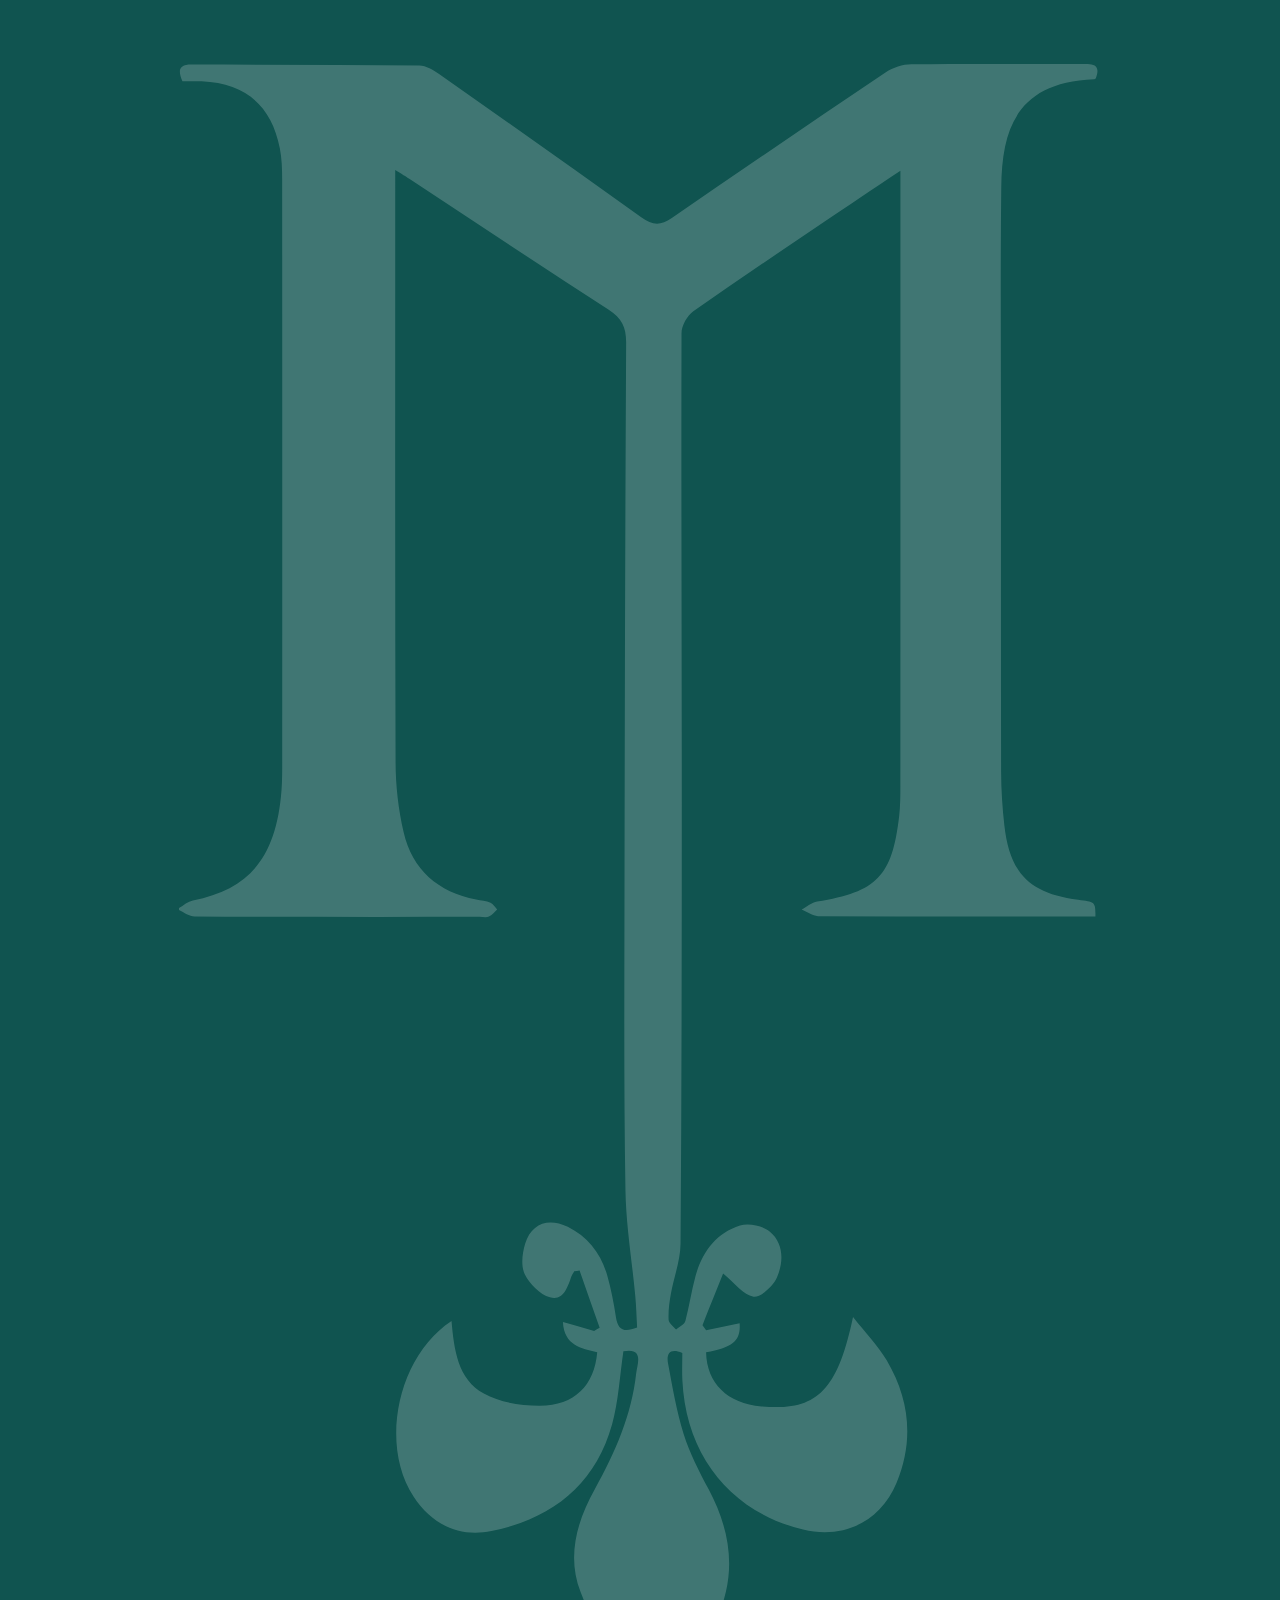
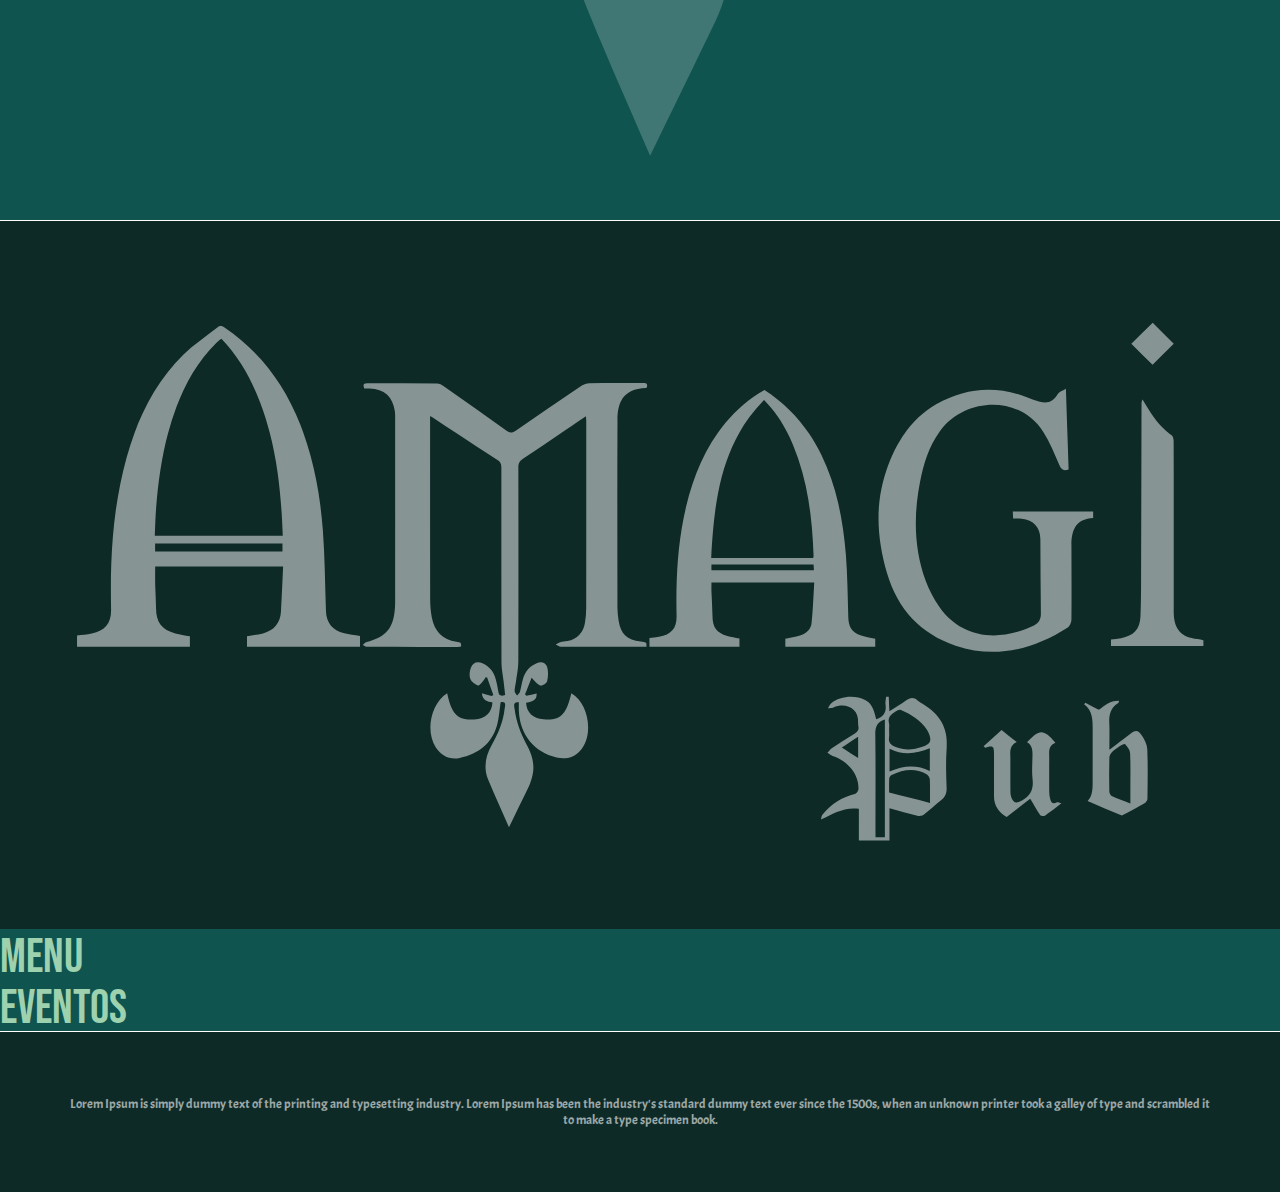
==== index.html @ aaad6693 "first commit" ====
<!DOCTYPE html>
<html lang="en">

<head>
    <meta charset="UTF-8">
    <meta http-equiv="X-UA-Compatible" content="IE=edge">
    <meta name="viewport" content="width=device-width, initial-scale=1.0">
    <!-- CSS personal -->
    <link rel="stylesheet" href="styleCSS/style.css">
    <!-- CSS only -->
    <link href="https://cdn.jsdelivr.net/npm/bootstrap@5.1.3/dist/css/bootstrap.min.css" rel="stylesheet"
        integrity="sha384-1BmE4kWBq78iYhFldvKuhfTAU6auU8tT94WrHftjDbrCEXSU1oBoqyl2QvZ6jIW3" crossorigin="anonymous">
    <!-- GOOGLE FONTS only -->
    <link rel="preconnect" href="https://fonts.googleapis.com">
    <link rel="preconnect" href="https://fonts.gstatic.com" crossorigin>
    <link href="https://fonts.googleapis.com/css2?family=Acme&family=Bebas+Neue&display=swap" rel="stylesheet">
    <title>Amagi</title>
</head>

<body>
    <div class="row container-main topBlock">
        <div class="col-6 left-main">

        </div>
        <div class="col-6 right-main">
            <img src="img/mlogo.svg" alt="Logo M" class="logo">
        </div>
    </div>
    <div class="container-fluid whiteBlock"></div>
    <div class="row container-main middleBlock">
        <div class="col-6 left-main">
            <img src="img/logo-blanco.svg" alt="logo Amagi Blanco" class="logo">
        </div>
        <div class="col-6 right-main">
            <ul class="mainMenu">
                <li class="mainMenu_Options">MENU</li>
                <li class="mainMenu_Options">EVENTOS</li>
            </ul>
        </div>
    </div>
    <div class="container-fluid whiteBlock"></div>

    </div>
    <div class="row container-main bottomBlock">
        <div class="col-6 left-main">
            <p>Lorem Ipsum is simply dummy text of the printing and typesetting industry. Lorem Ipsum has been the
                industry's standard dummy text ever since the 1500s, when an unknown printer took a galley of type and
                scrambled it to make a type specimen book.</p>
        </div>
        <div class="col-6 right-main">
            <ul class="cartaMenu">
                <li class="cartaMenu_Options">CARTA</li>
                <li class="cartaMenu_Options">BEBIDAS</li>
                <li class="cartaMenu_Options">CERVEZAS</li>
                <li class="cartaMenu_Options">GIN TONIC</li>
            </ul>
        </div>
    </div>

</body>

</html>
---- styleCSS/style.css ----
* {
  margin: 0;
  padding: 0;
}

body {
  background: #0d2a27;
  background: -webkit-gradient(linear, left top, right top, color-stop(50%, #0d2a27), color-stop(50%, #105450));
  background: linear-gradient(90deg, #0d2a27 50%, #105450 50%);
}

.container-main {
  height: 100%;
}

.container-main .left-main {
  background-color: #0d2a27;
}

.container-main .right-main {
  background-color: #105450;
}

.whiteBlock {
  height: 0.05rem;
  background-color: #fff;
}

.topBlock .right-main {
  padding: 5%;
  display: -webkit-box;
  display: -ms-flexbox;
  display: flex;
  -webkit-box-pack: center;
      -ms-flex-pack: center;
          justify-content: center;
}

.topBlock .right-main .logo {
  opacity: 0.2;
  width: 80%;
}

.middleBlock .left-main {
  padding: 5%;
}

.middleBlock .left-main .logo {
  width: 100%;
  opacity: 0.5;
}

.middleBlock .right-main ul {
  padding: 0px;
}

.middleBlock .right-main ul li {
  height: 3.2rem;
  font-family: "Bebas Neue", cursive;
  color: #9ed1ae;
  list-style: none;
  font-size: 3rem;
}

.bottomBlock .left-main {
  padding: 5%;
}

.bottomBlock .left-main p {
  opacity: 0.6;
  color: #fff;
  font-size: 0.8rem;
  text-align: center;
  font-family: "Acme", sans-serif;
}

.bottomBlock .right-main {
  display: none;
}

.bottomBlock .right-main ul {
  padding: 0px;
}

.bottomBlock .right-main ul li {
  height: 2rem;
  font-family: "Bebas Neue", cursive;
  color: #fff;
  list-style: none;
  font-size: 1.8rem;
  opacity: 0.8;
}
/*# sourceMappingURL=style.css.map */
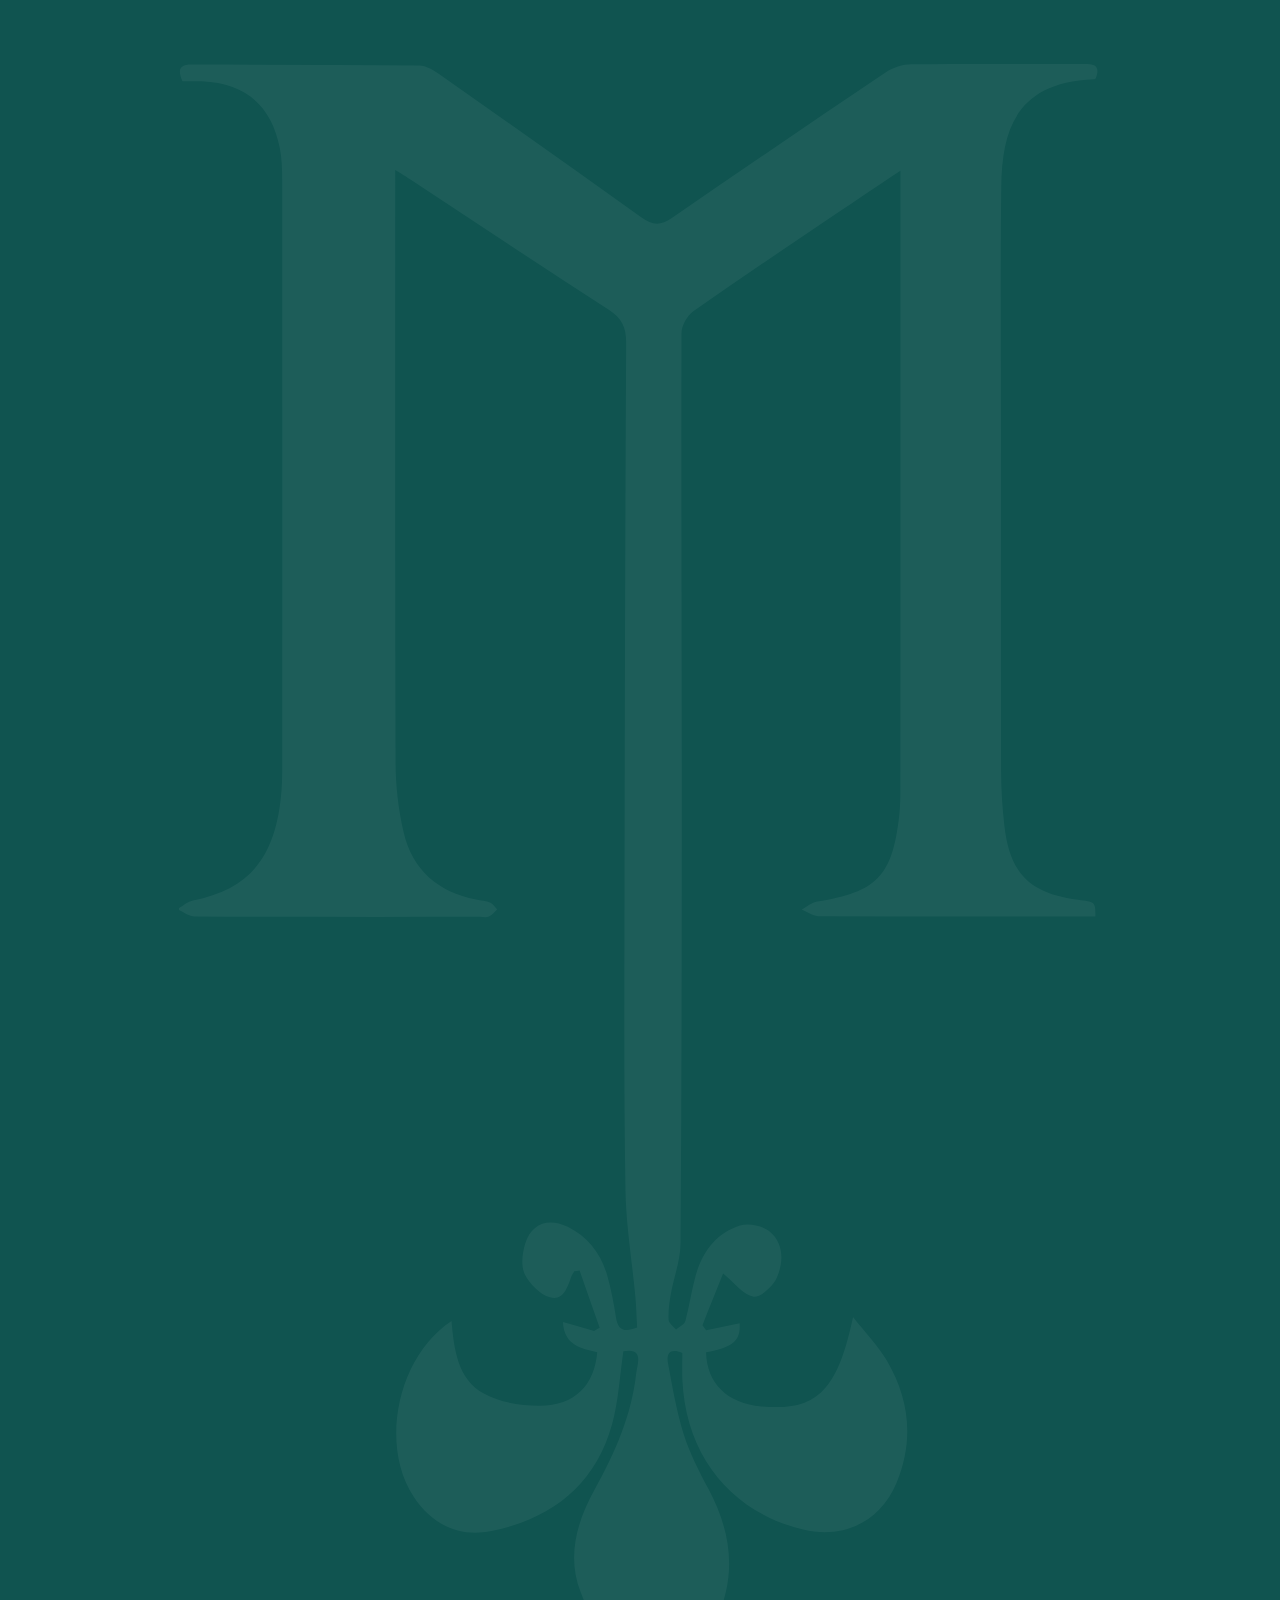
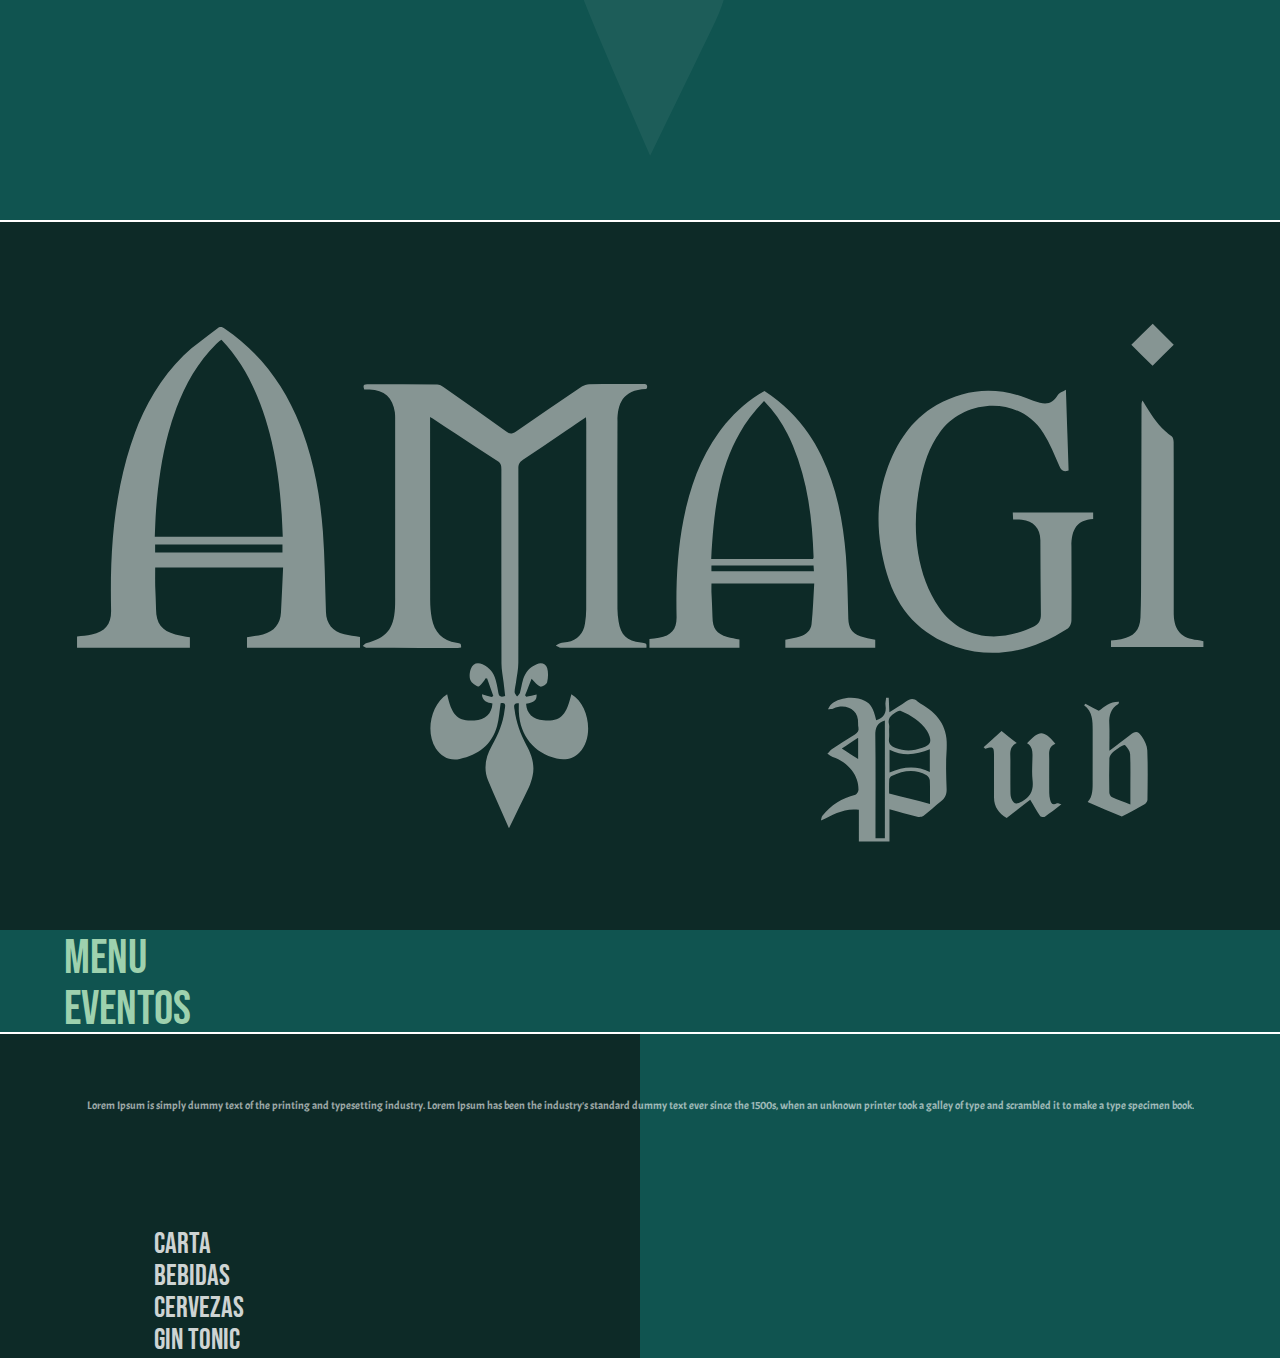
==== commit 3ce7aea6: "test css" ====
--- a/index.html
+++ b/index.html
@@ -41,7 +41,7 @@
     <div class="container-fluid whiteBlock"></div>
 
     </div>
-    <div class="row container-main bottomBlock">
+    <div class="row container-fluid bottomBlock">
         <div class="col-6 left-main">
             <p>Lorem Ipsum is simply dummy text of the printing and typesetting industry. Lorem Ipsum has been the
                 industry's standard dummy text ever since the 1500s, when an unknown printer took a galley of type and
--- a/styleCSS/style.css
+++ b/styleCSS/style.css
@@ -22,7 +22,7 @@
 }
 
 .whiteBlock {
-  height: 0.05rem;
+  height: 0.1rem;
   background-color: #fff;
 }
 
@@ -37,7 +37,7 @@
 }
 
 .topBlock .right-main .logo {
-  opacity: 0.2;
+  opacity: 0.05;
   width: 80%;
 }
 
@@ -48,6 +48,10 @@
 .middleBlock .left-main .logo {
   width: 100%;
   opacity: 0.5;
+}
+
+.middleBlock .right-main {
+  padding-left: 5%;
 }
 
 .middleBlock .right-main ul {
@@ -69,13 +73,14 @@
 .bottomBlock .left-main p {
   opacity: 0.6;
   color: #fff;
-  font-size: 0.8rem;
+  font-size: 0.7rem;
   text-align: center;
   font-family: "Acme", sans-serif;
 }
 
 .bottomBlock .right-main {
-  display: none;
+  padding-top: 4%;
+  padding-left: 12%;
 }
 
 .bottomBlock .right-main ul {
@@ -90,4 +95,8 @@
   font-size: 1.8rem;
   opacity: 0.8;
 }
+
+/*git remote add origin https://github.com/FarreraE/amagi.git
+git branch -M main
+git push -u origin main*/
 /*# sourceMappingURL=style.css.map */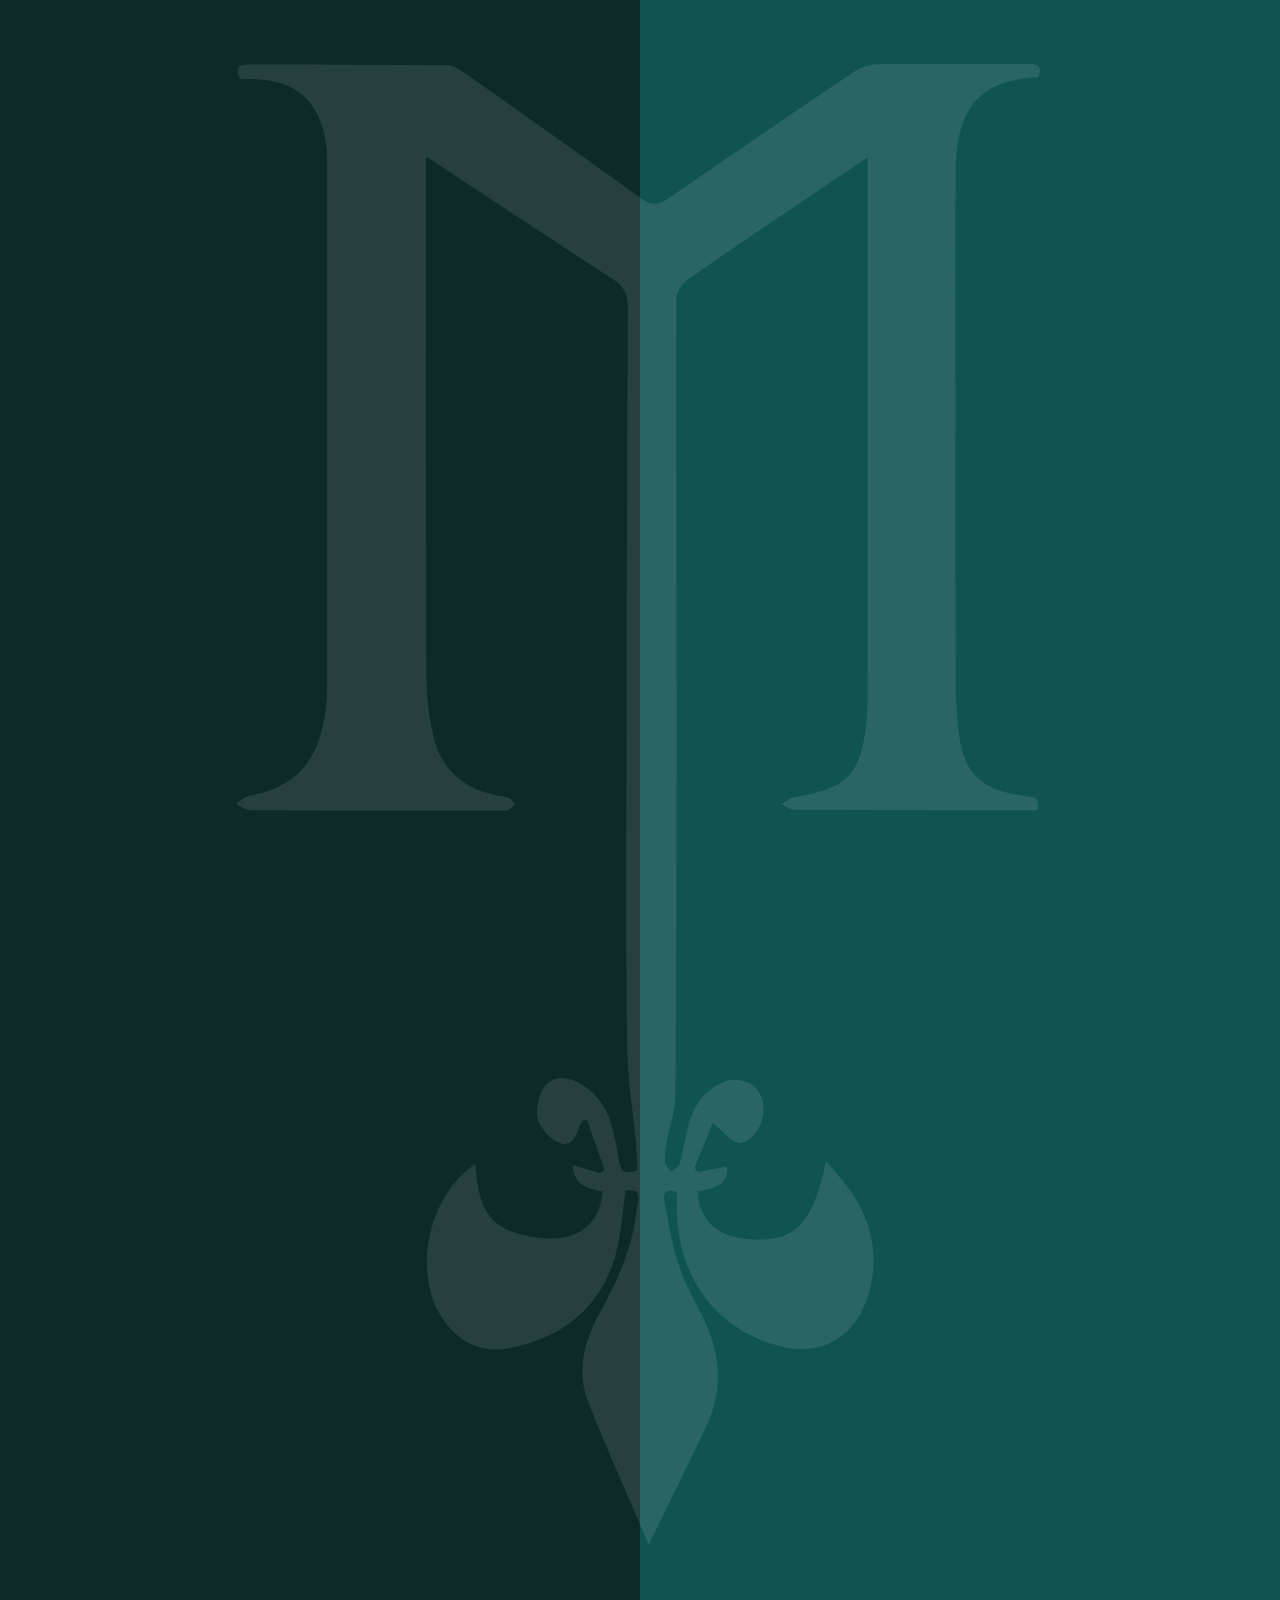
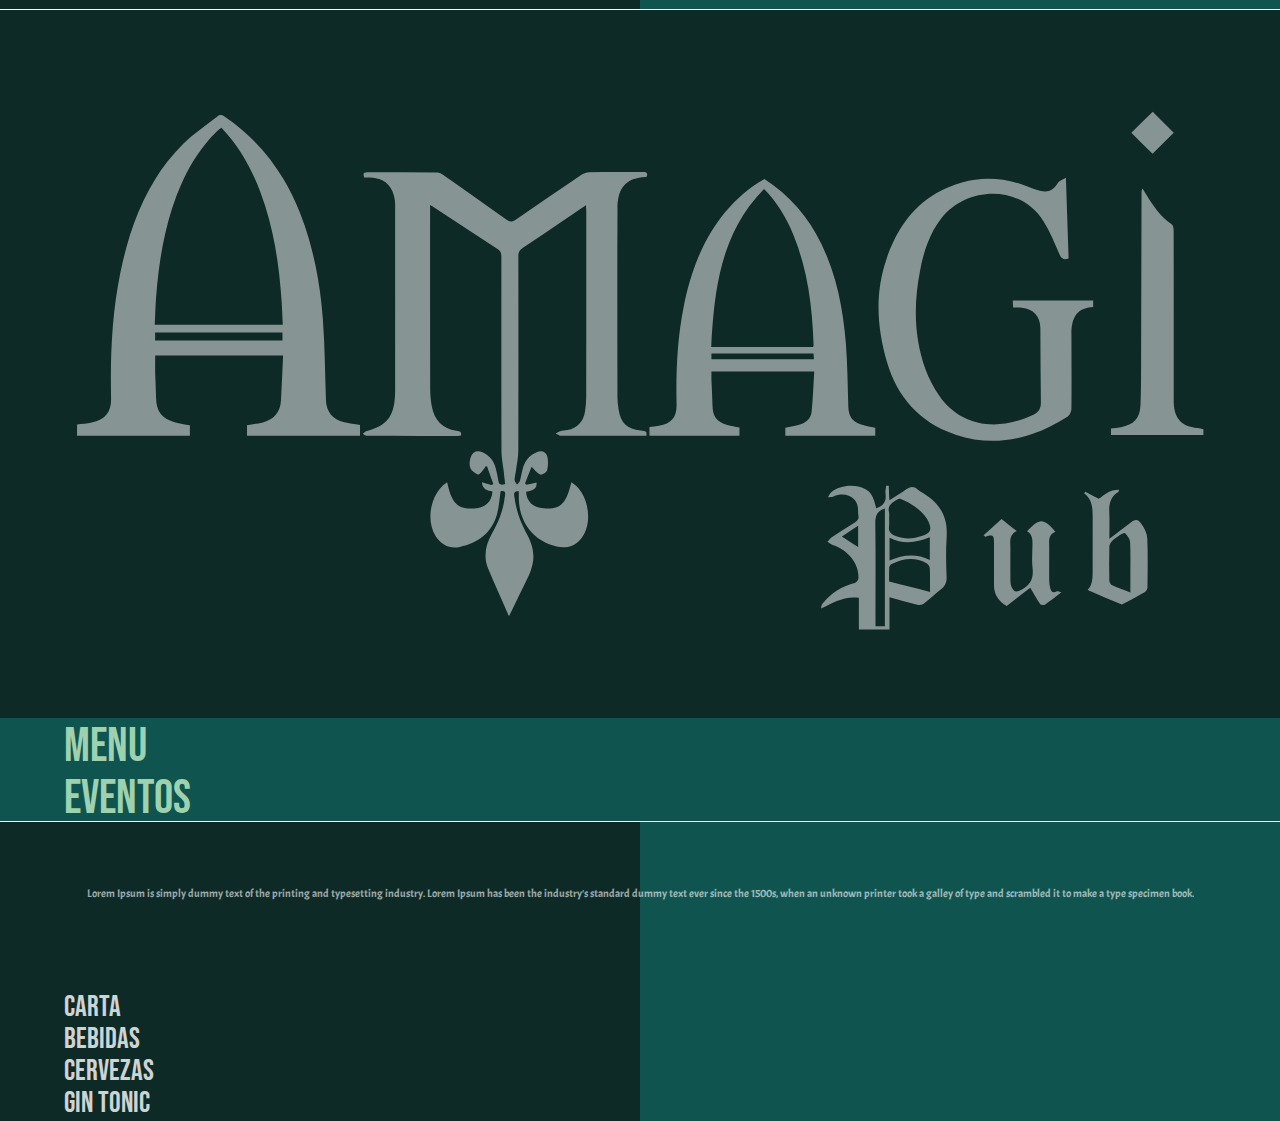
==== commit 5563bb02: "test css 2" ====
--- a/index.html
+++ b/index.html
@@ -18,7 +18,7 @@
 </head>
 
 <body>
-    <div class="row container-main topBlock">
+    <div class="row topBlock">
         <div class="col-6 left-main">
 
         </div>
@@ -26,8 +26,8 @@
             <img src="img/mlogo.svg" alt="Logo M" class="logo">
         </div>
     </div>
-    <div class="container-fluid whiteBlock"></div>
-    <div class="row container-main middleBlock">
+    <div class="row whiteBlock"></div>
+    <div class=" container-main row middleBlock">
         <div class="col-6 left-main">
             <img src="img/logo-blanco.svg" alt="logo Amagi Blanco" class="logo">
         </div>
@@ -38,10 +38,10 @@
             </ul>
         </div>
     </div>
-    <div class="container-fluid whiteBlock"></div>
+    <div class="row whiteBlock"></div>
 
     </div>
-    <div class="row container-fluid bottomBlock">
+    <div class="row bottomBlock">
         <div class="col-6 left-main">
             <p>Lorem Ipsum is simply dummy text of the printing and typesetting industry. Lorem Ipsum has been the
                 industry's standard dummy text ever since the 1500s, when an unknown printer took a galley of type and
--- a/styleCSS/style.css
+++ b/styleCSS/style.css
@@ -37,8 +37,8 @@
 }
 
 .topBlock .right-main .logo {
-  opacity: 0.05;
-  width: 80%;
+  opacity: 0.1;
+  width: 70%;
 }
 
 .middleBlock .left-main {
@@ -79,8 +79,8 @@
 }
 
 .bottomBlock .right-main {
-  padding-top: 4%;
-  padding-left: 12%;
+  padding-top: 2%;
+  padding-left: 5%;
 }
 
 .bottomBlock .right-main ul {
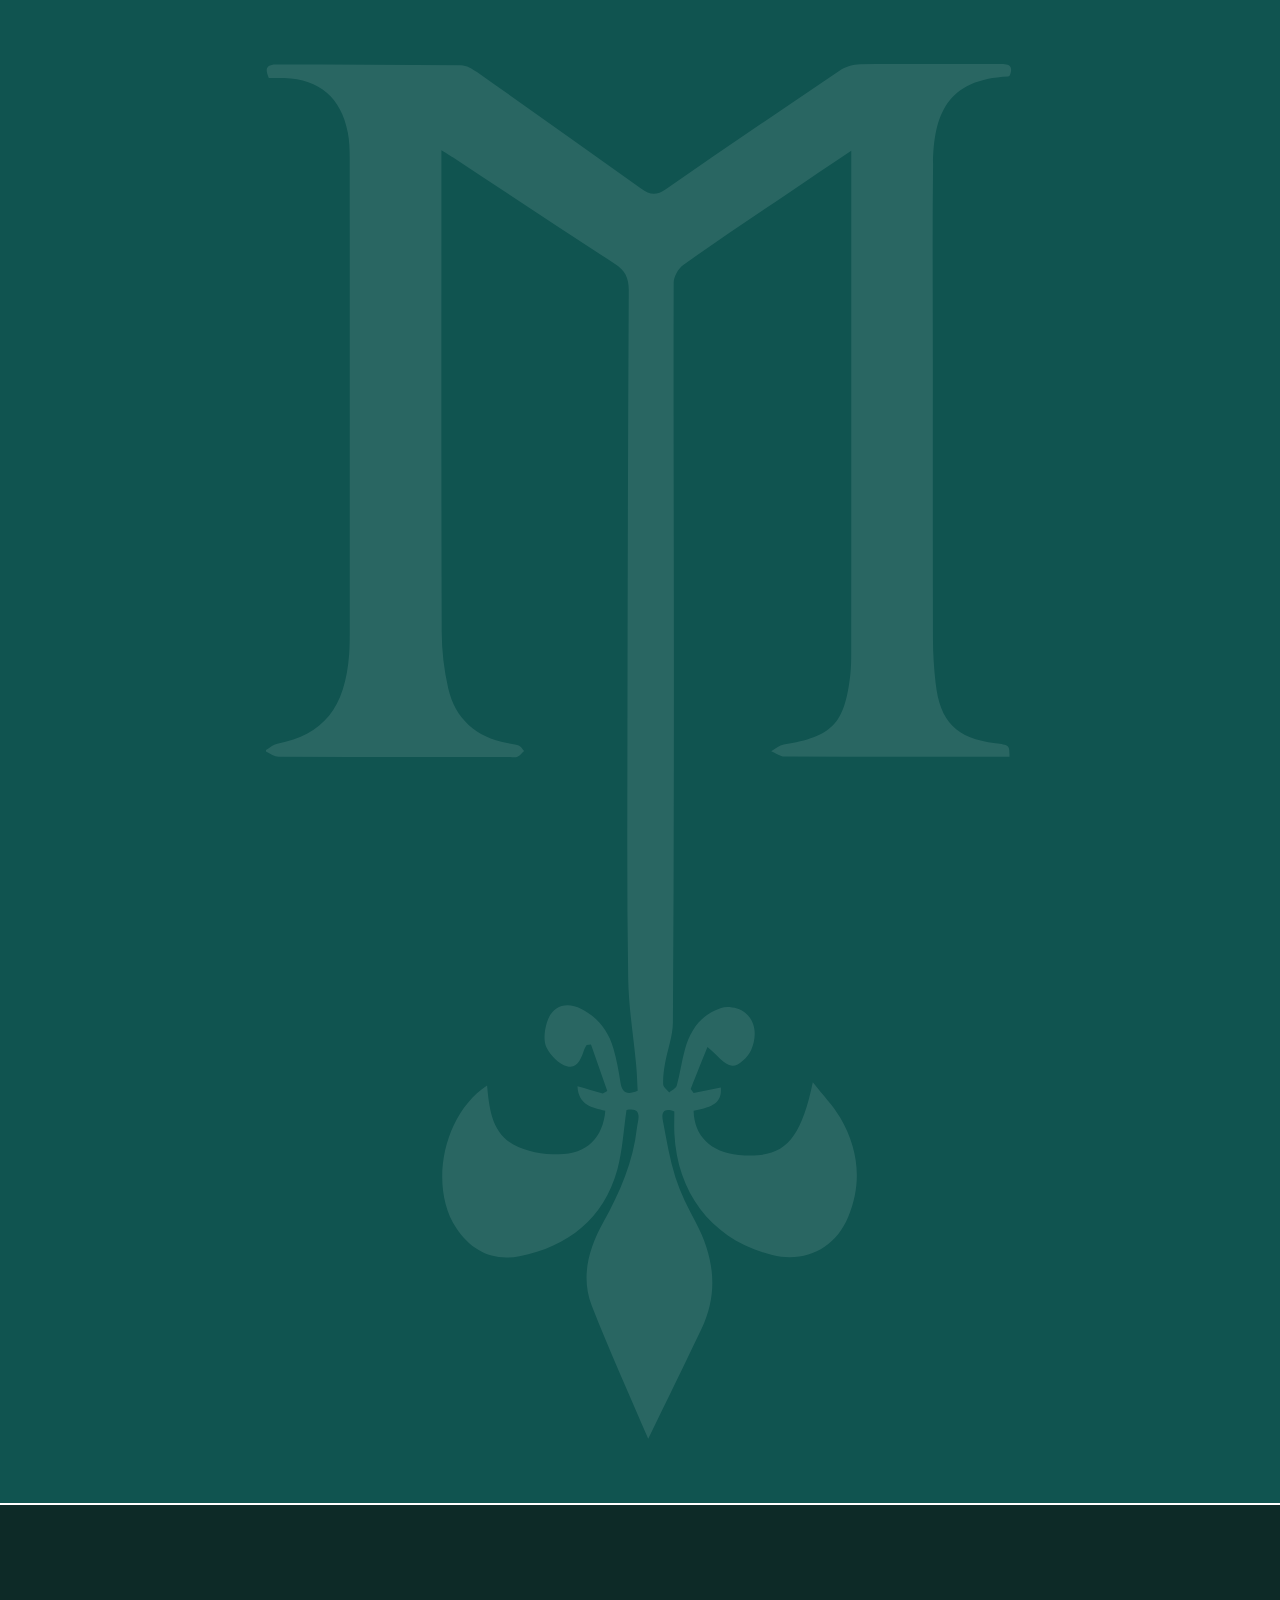
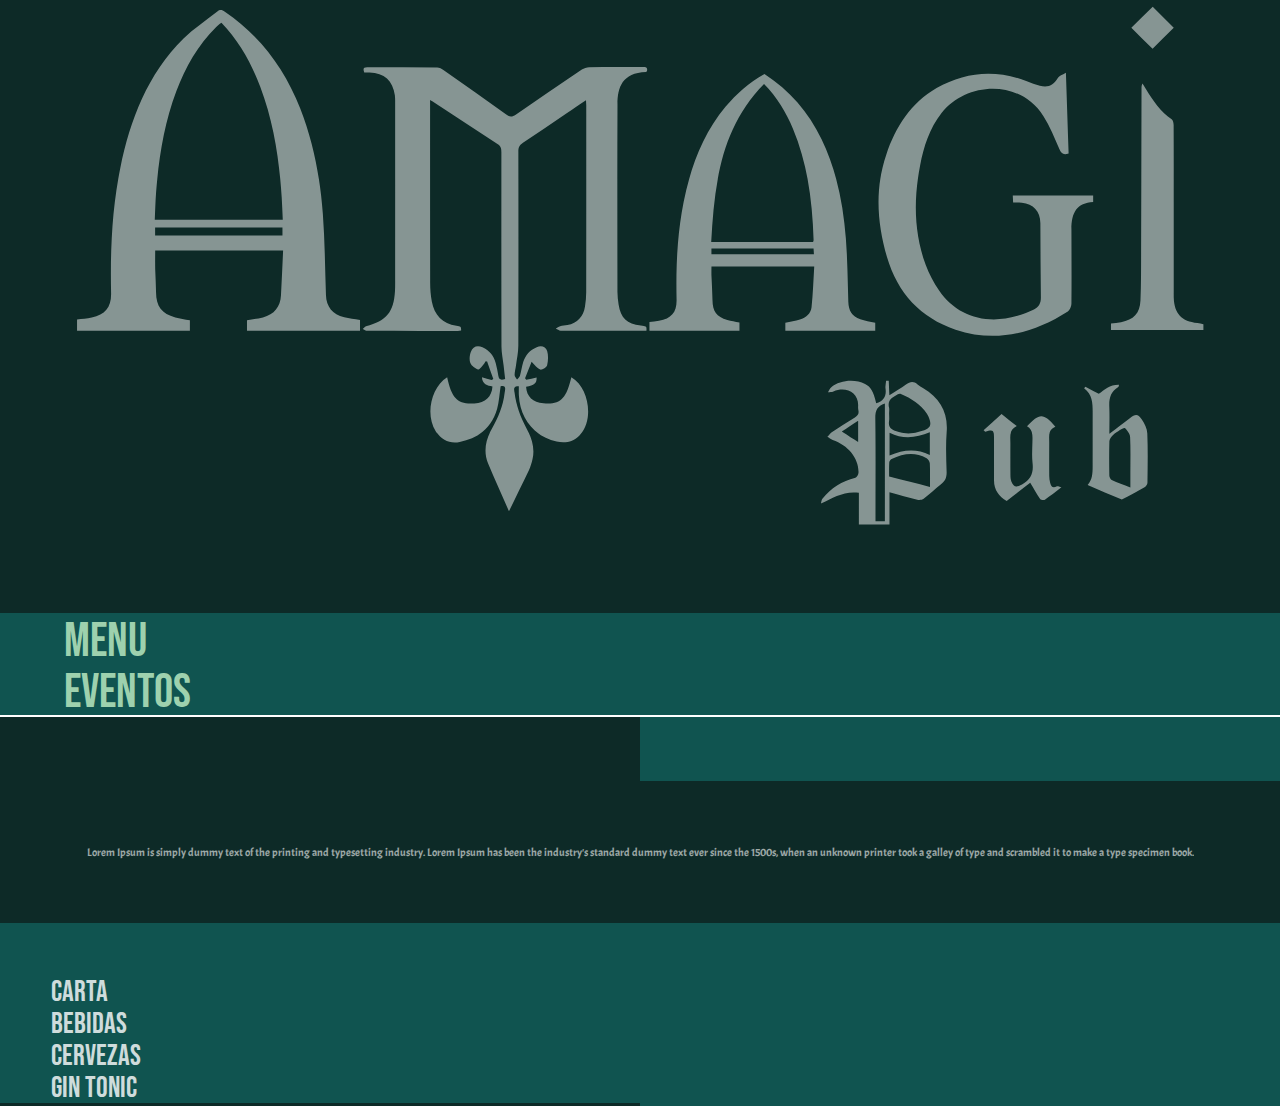
==== commit d8fa4da9: "test css 3" ====
--- a/index.html
+++ b/index.html
@@ -17,7 +17,7 @@
     <title>Amagi</title>
 </head>
 
-<body>
+<body class="container-fluid">
     <div class="row topBlock">
         <div class="col-6 left-main">
 
@@ -26,8 +26,8 @@
             <img src="img/mlogo.svg" alt="Logo M" class="logo">
         </div>
     </div>
-    <div class="row whiteBlock"></div>
-    <div class=" container-main row middleBlock">
+    
+    <div class="row middleBlock">
         <div class="col-6 left-main">
             <img src="img/logo-blanco.svg" alt="logo Amagi Blanco" class="logo">
         </div>
@@ -38,9 +38,8 @@
             </ul>
         </div>
     </div>
-    <div class="row whiteBlock"></div>
+    
 
-    </div>
     <div class="row bottomBlock">
         <div class="col-6 left-main">
             <p>Lorem Ipsum is simply dummy text of the printing and typesetting industry. Lorem Ipsum has been the
--- a/styleCSS/style.css
+++ b/styleCSS/style.css
@@ -9,15 +9,15 @@
   background: linear-gradient(90deg, #0d2a27 50%, #105450 50%);
 }
 
-.container-main {
+.row {
   height: 100%;
 }
 
-.container-main .left-main {
+.row .left-main {
   background-color: #0d2a27;
 }
 
-.container-main .right-main {
+.row .right-main {
   background-color: #105450;
 }
 
@@ -38,7 +38,12 @@
 
 .topBlock .right-main .logo {
   opacity: 0.1;
-  width: 70%;
+  width: 65%;
+}
+
+.middleBlock {
+  border-top: 0.15rem solid #fff;
+  border-bottom: 0.15rem solid #fff;
 }
 
 .middleBlock .left-main {
@@ -55,6 +60,16 @@
 }
 
 .middleBlock .right-main ul {
+  display: -webkit-box;
+  display: -ms-flexbox;
+  display: flex;
+  -webkit-box-pack: center;
+      -ms-flex-pack: center;
+          justify-content: center;
+  -webkit-box-orient: vertical;
+  -webkit-box-direction: normal;
+      -ms-flex-direction: column;
+          flex-direction: column;
   padding: 0px;
 }
 
@@ -64,6 +79,10 @@
   color: #9ed1ae;
   list-style: none;
   font-size: 3rem;
+}
+
+.bottomBlock {
+  margin-top: 5%;
 }
 
 .bottomBlock .left-main {
@@ -79,12 +98,11 @@
 }
 
 .bottomBlock .right-main {
-  padding-top: 2%;
-  padding-left: 5%;
+  padding-top: 4%;
 }
 
 .bottomBlock .right-main ul {
-  padding: 0px;
+  padding-left: 4%;
 }
 
 .bottomBlock .right-main ul li {
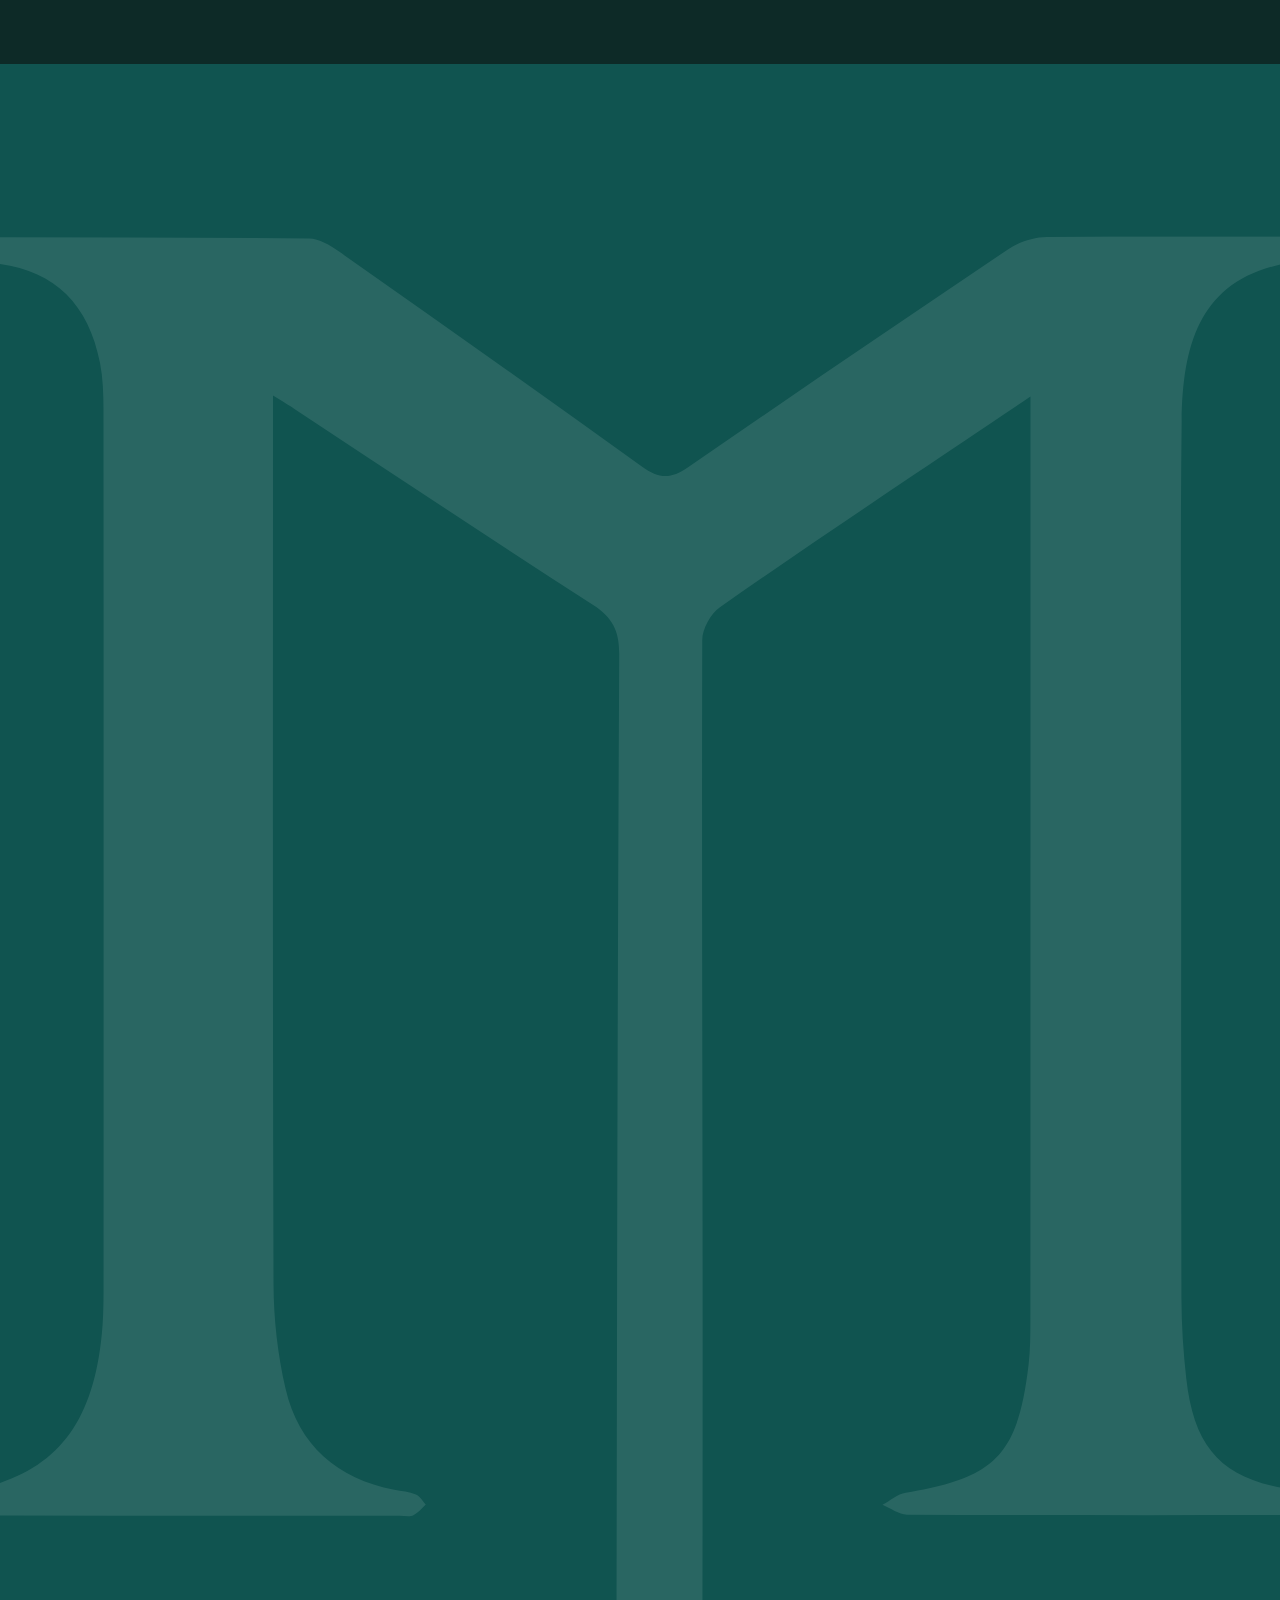
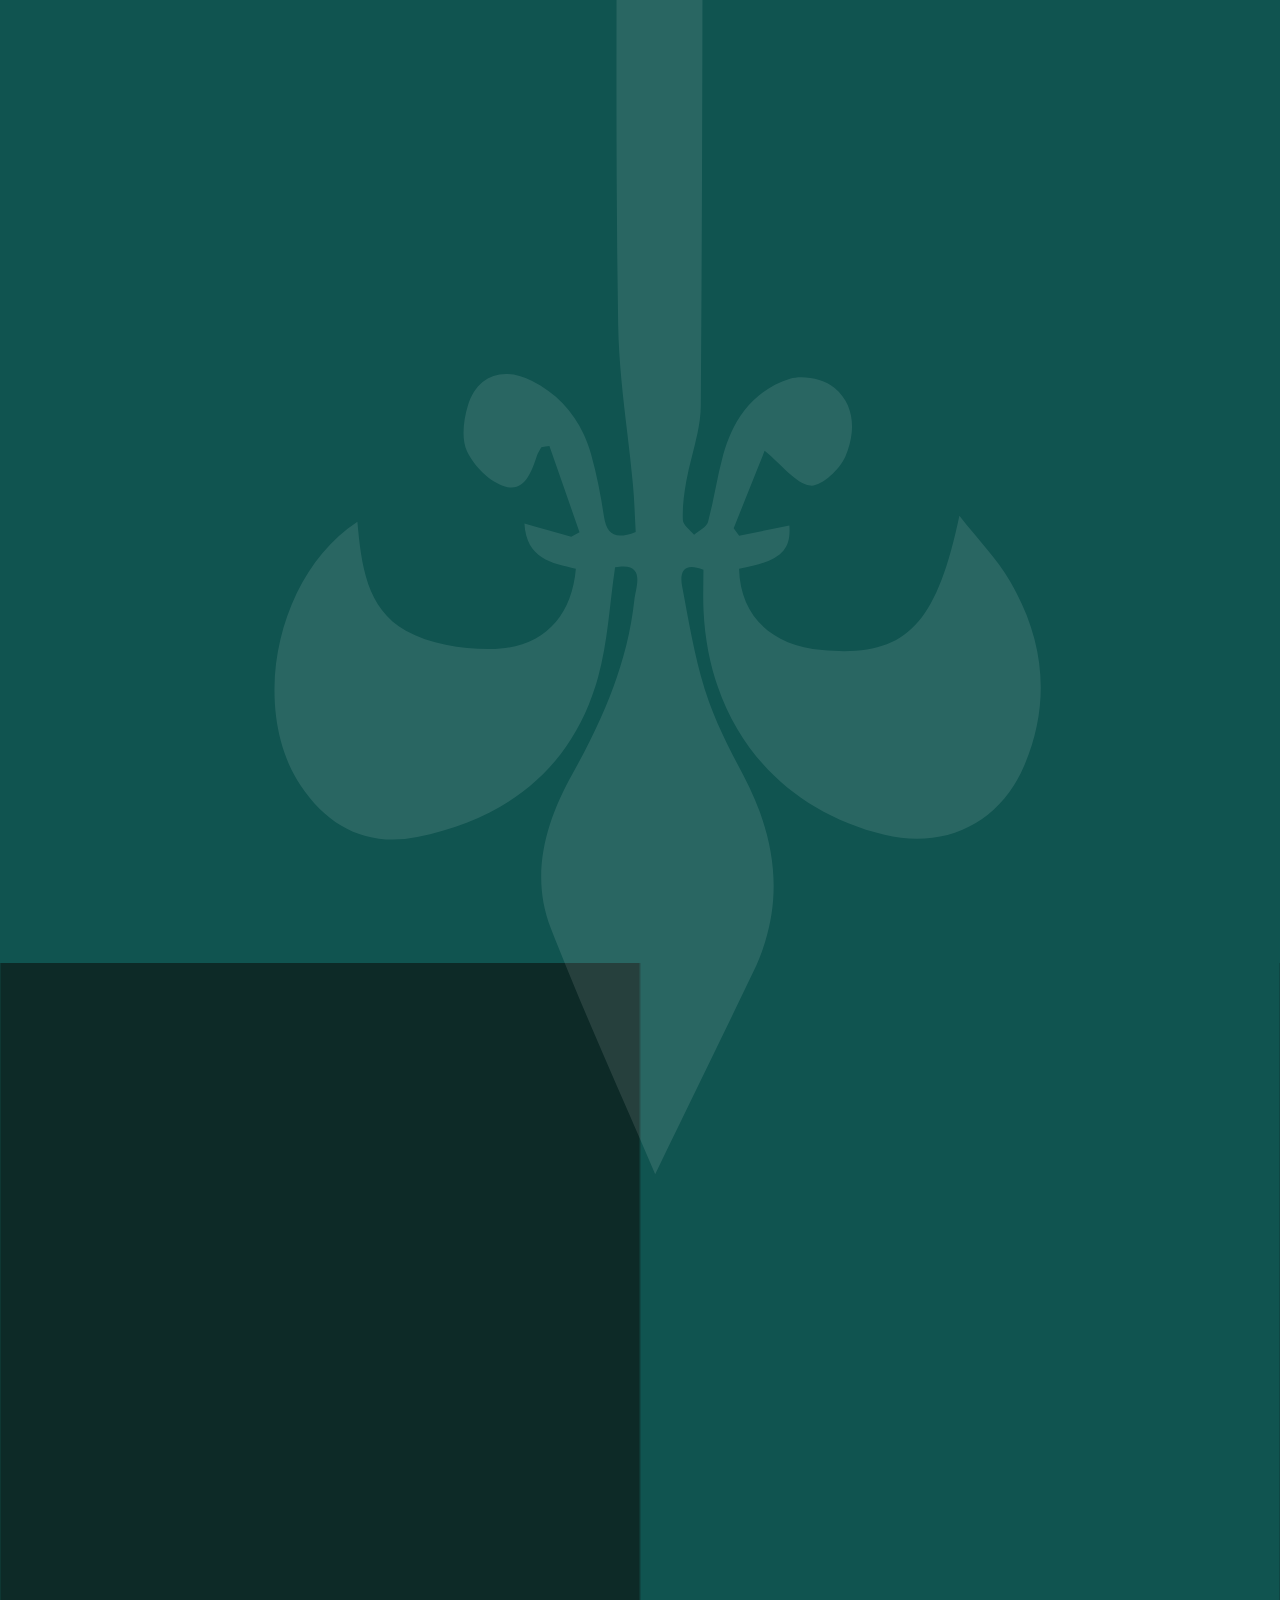
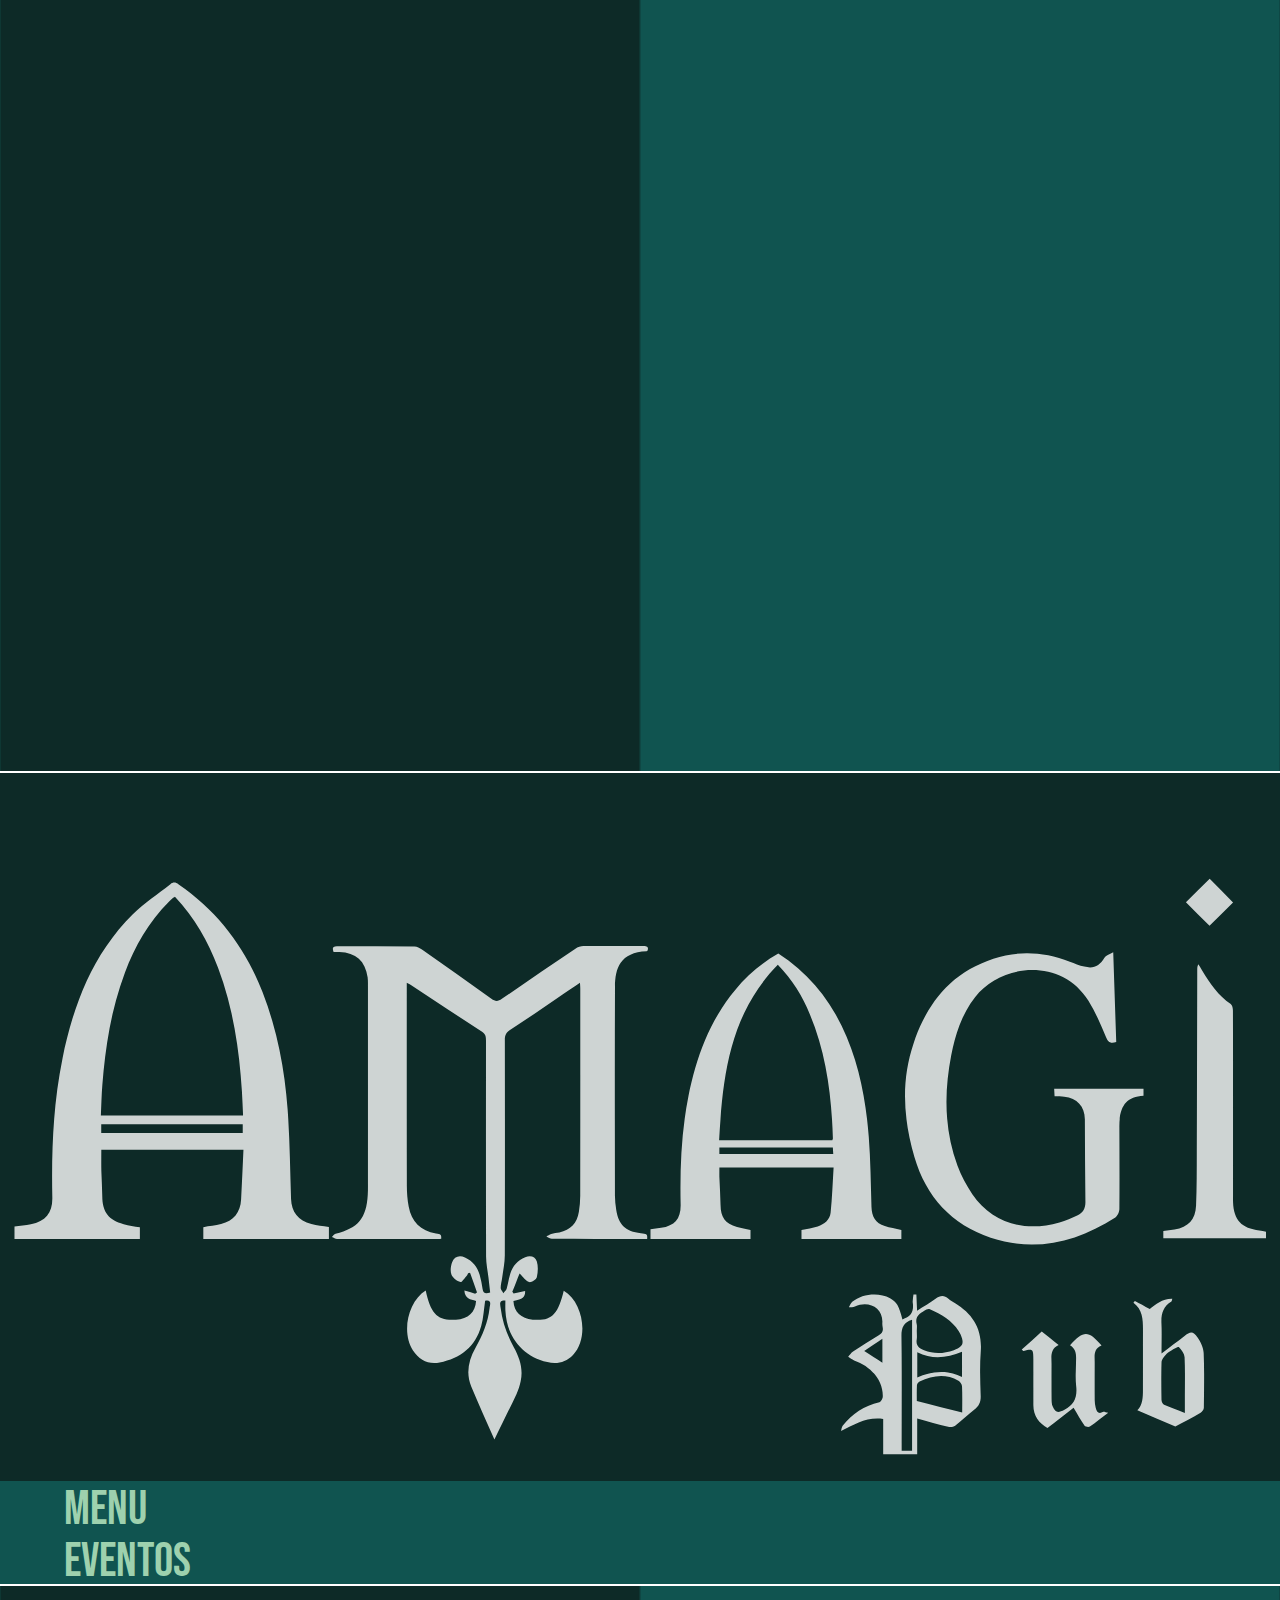
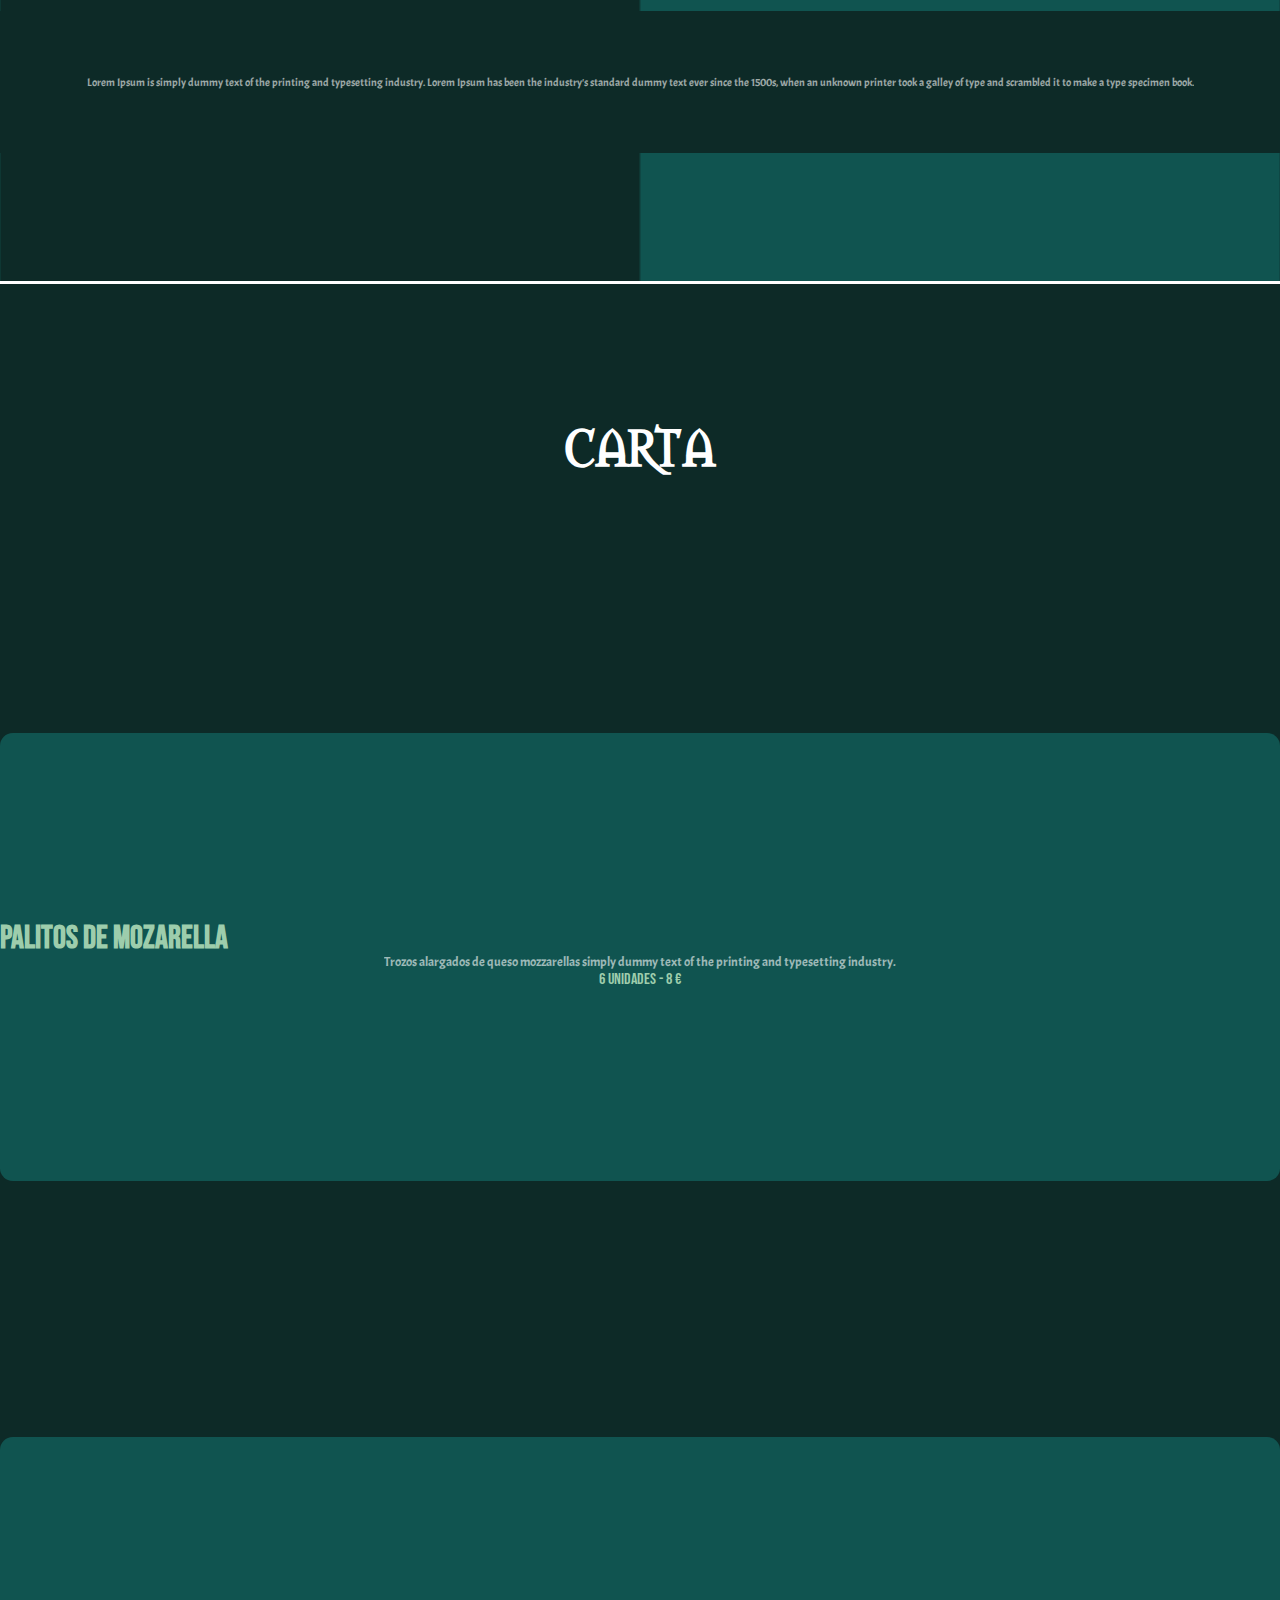
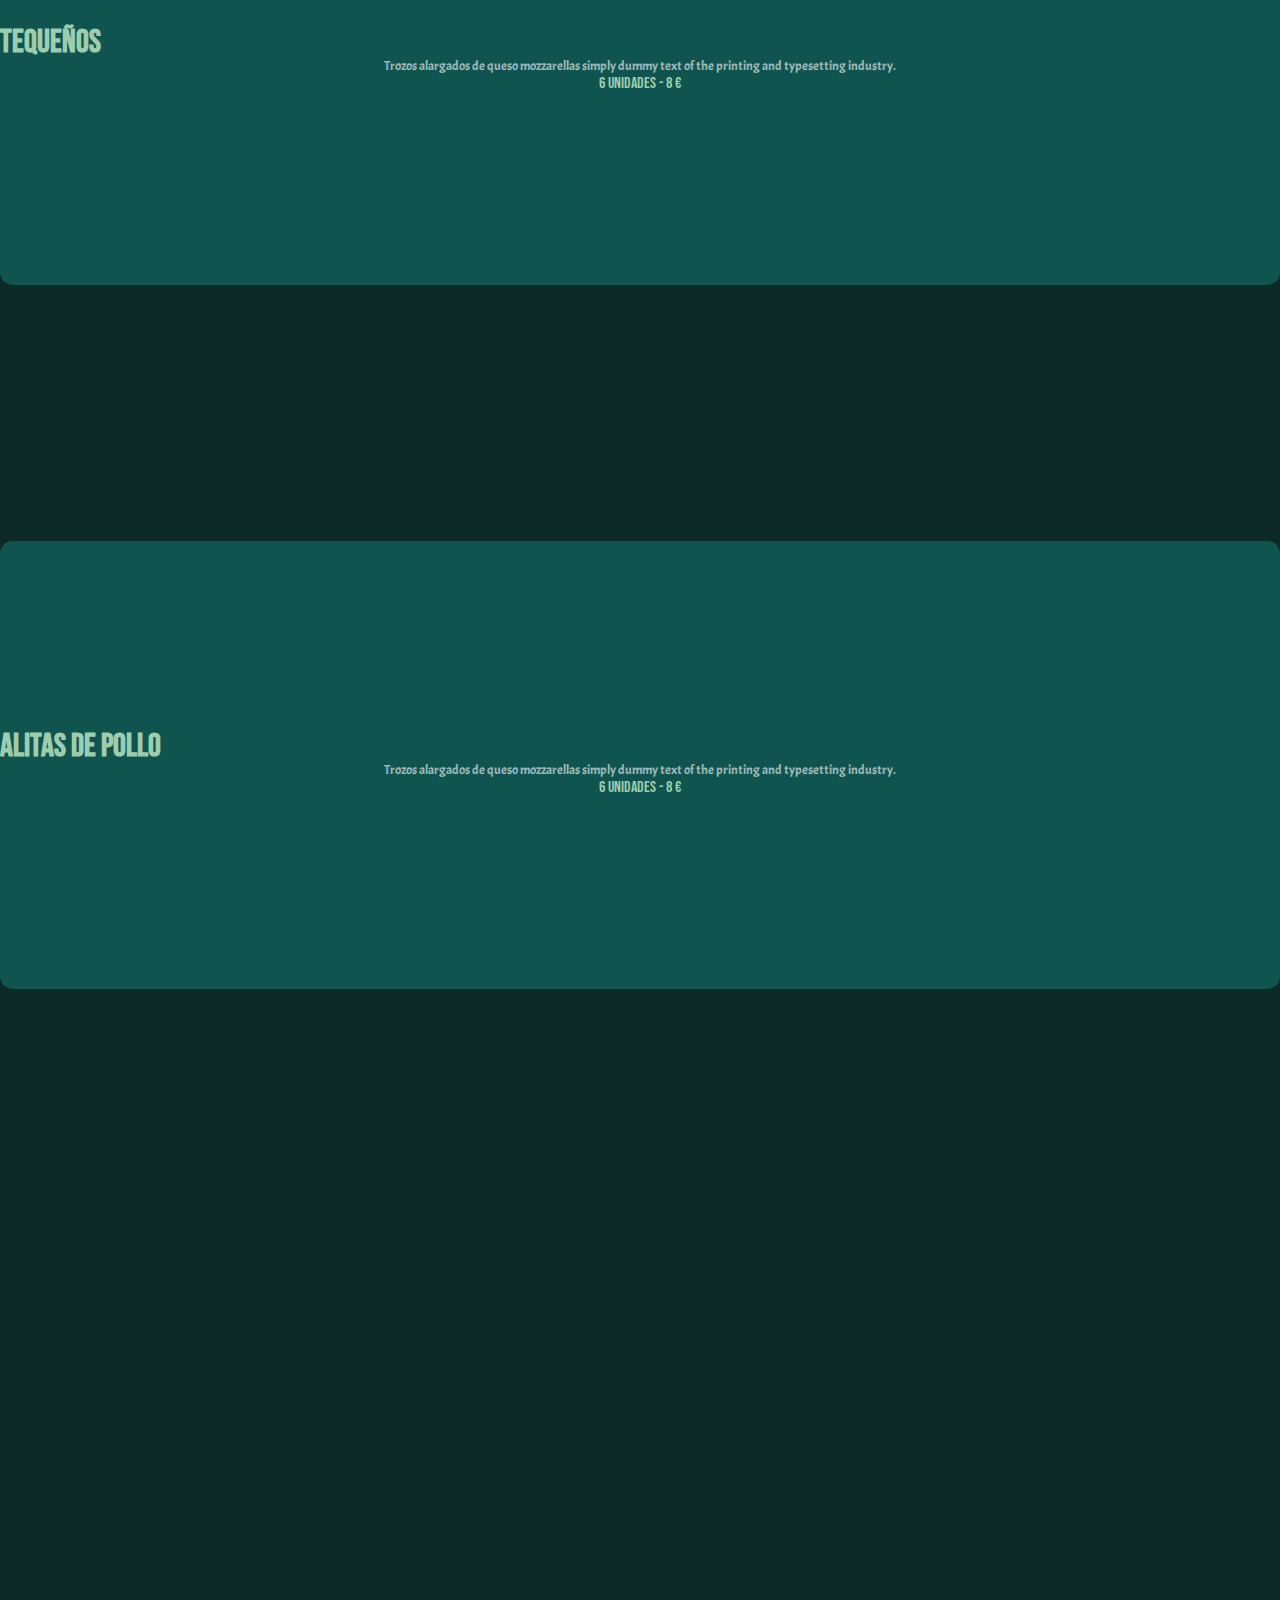
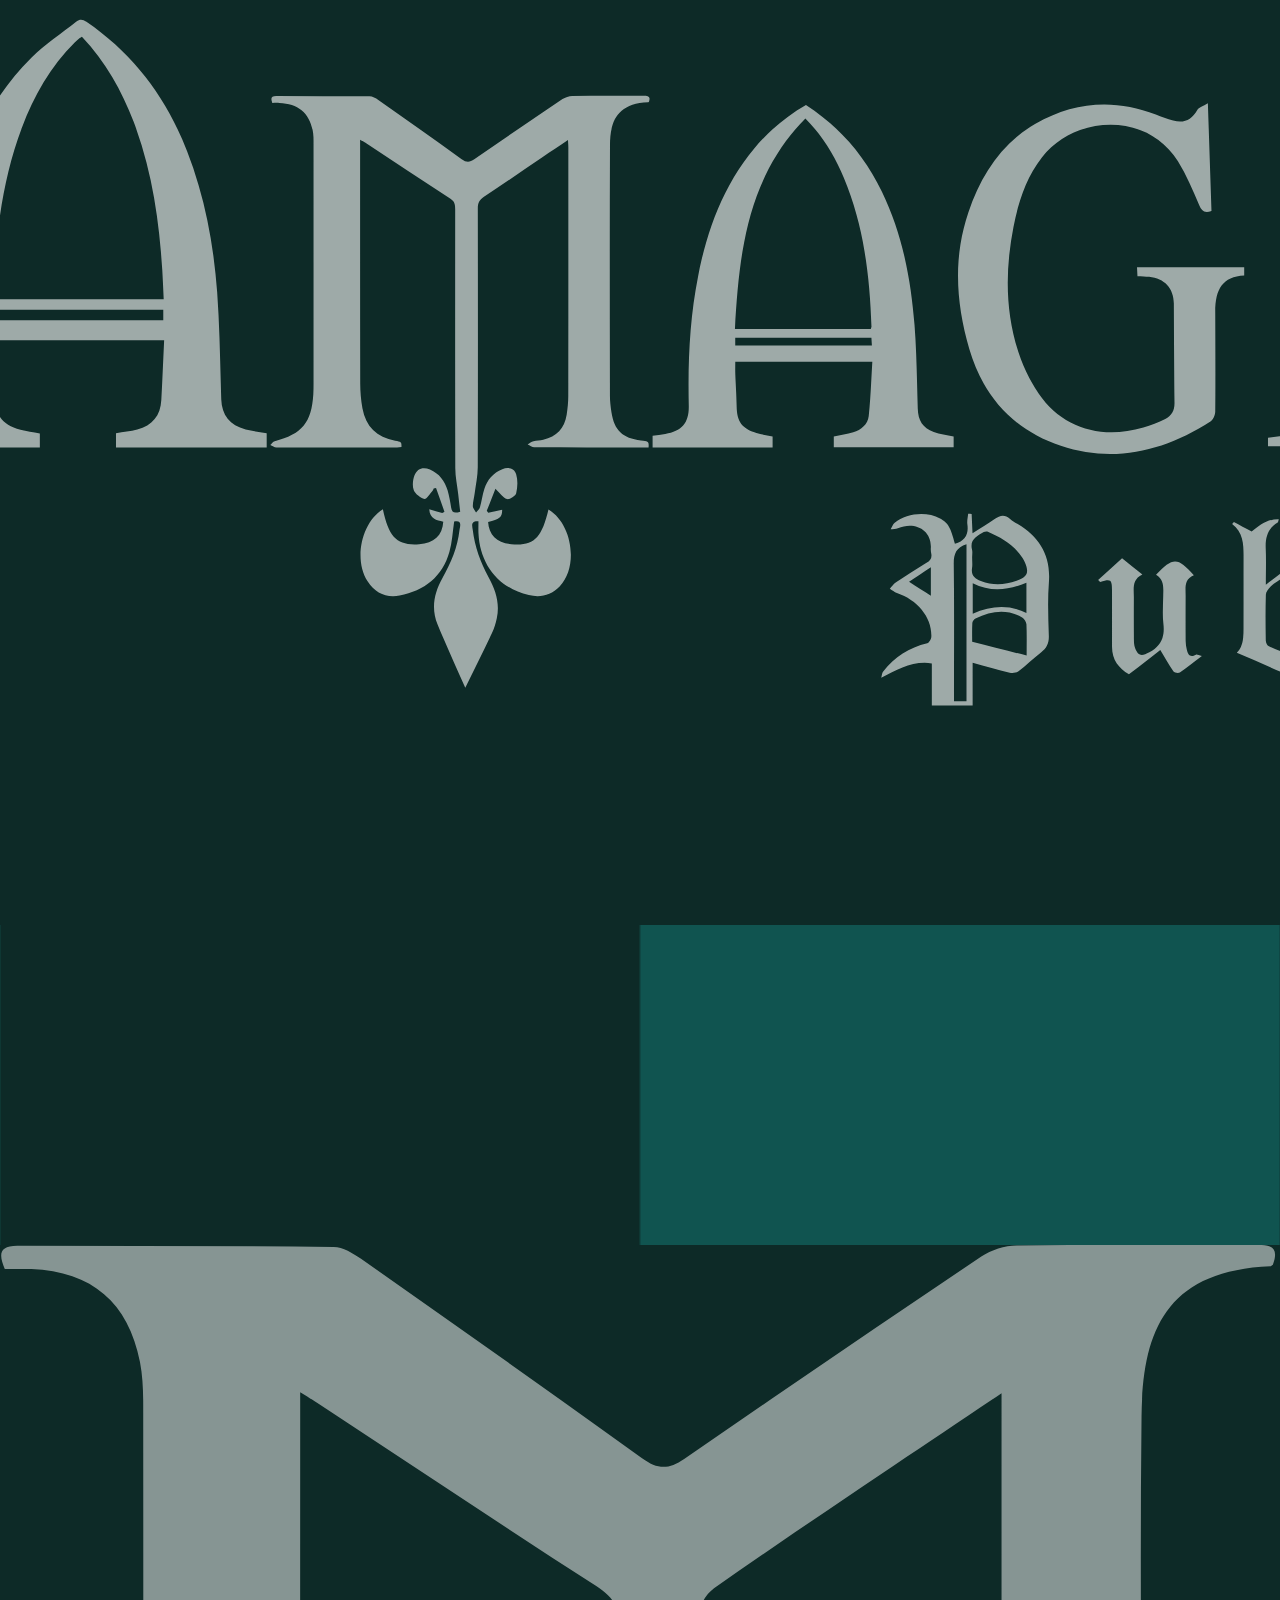
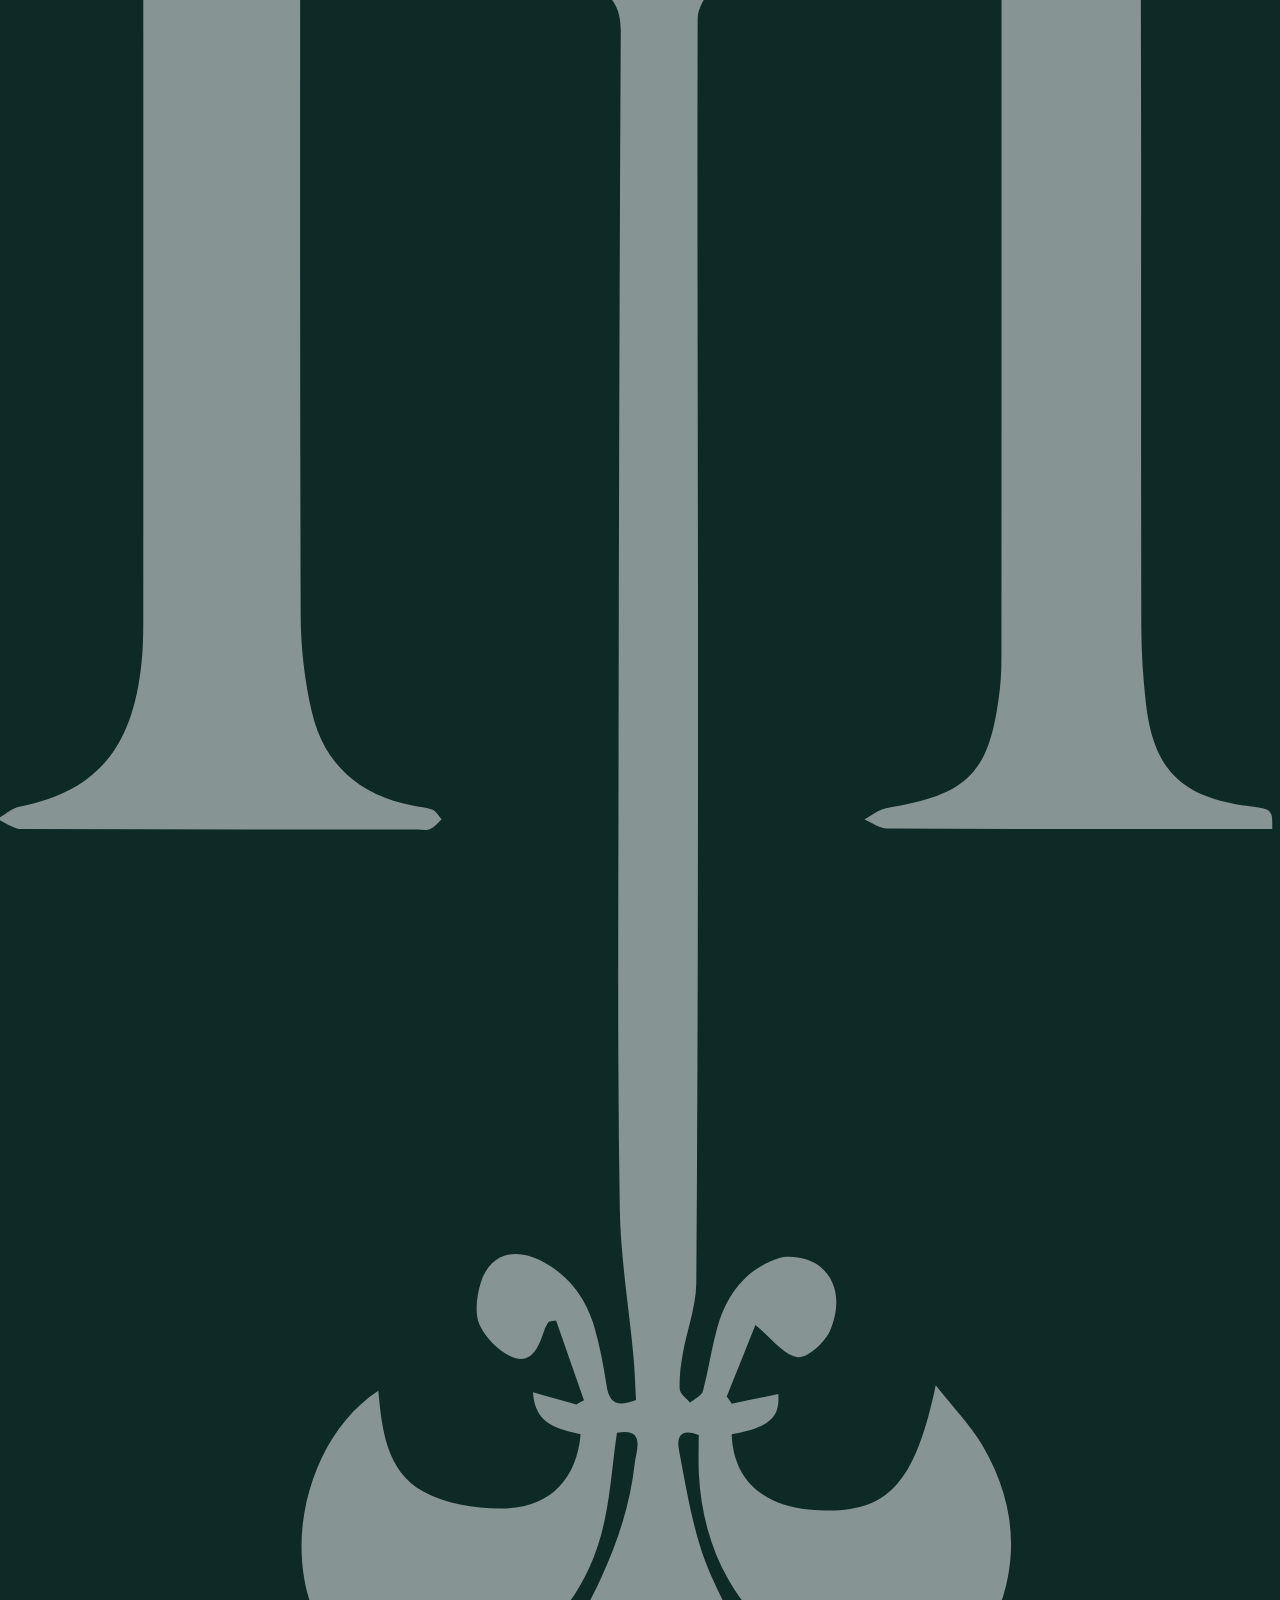
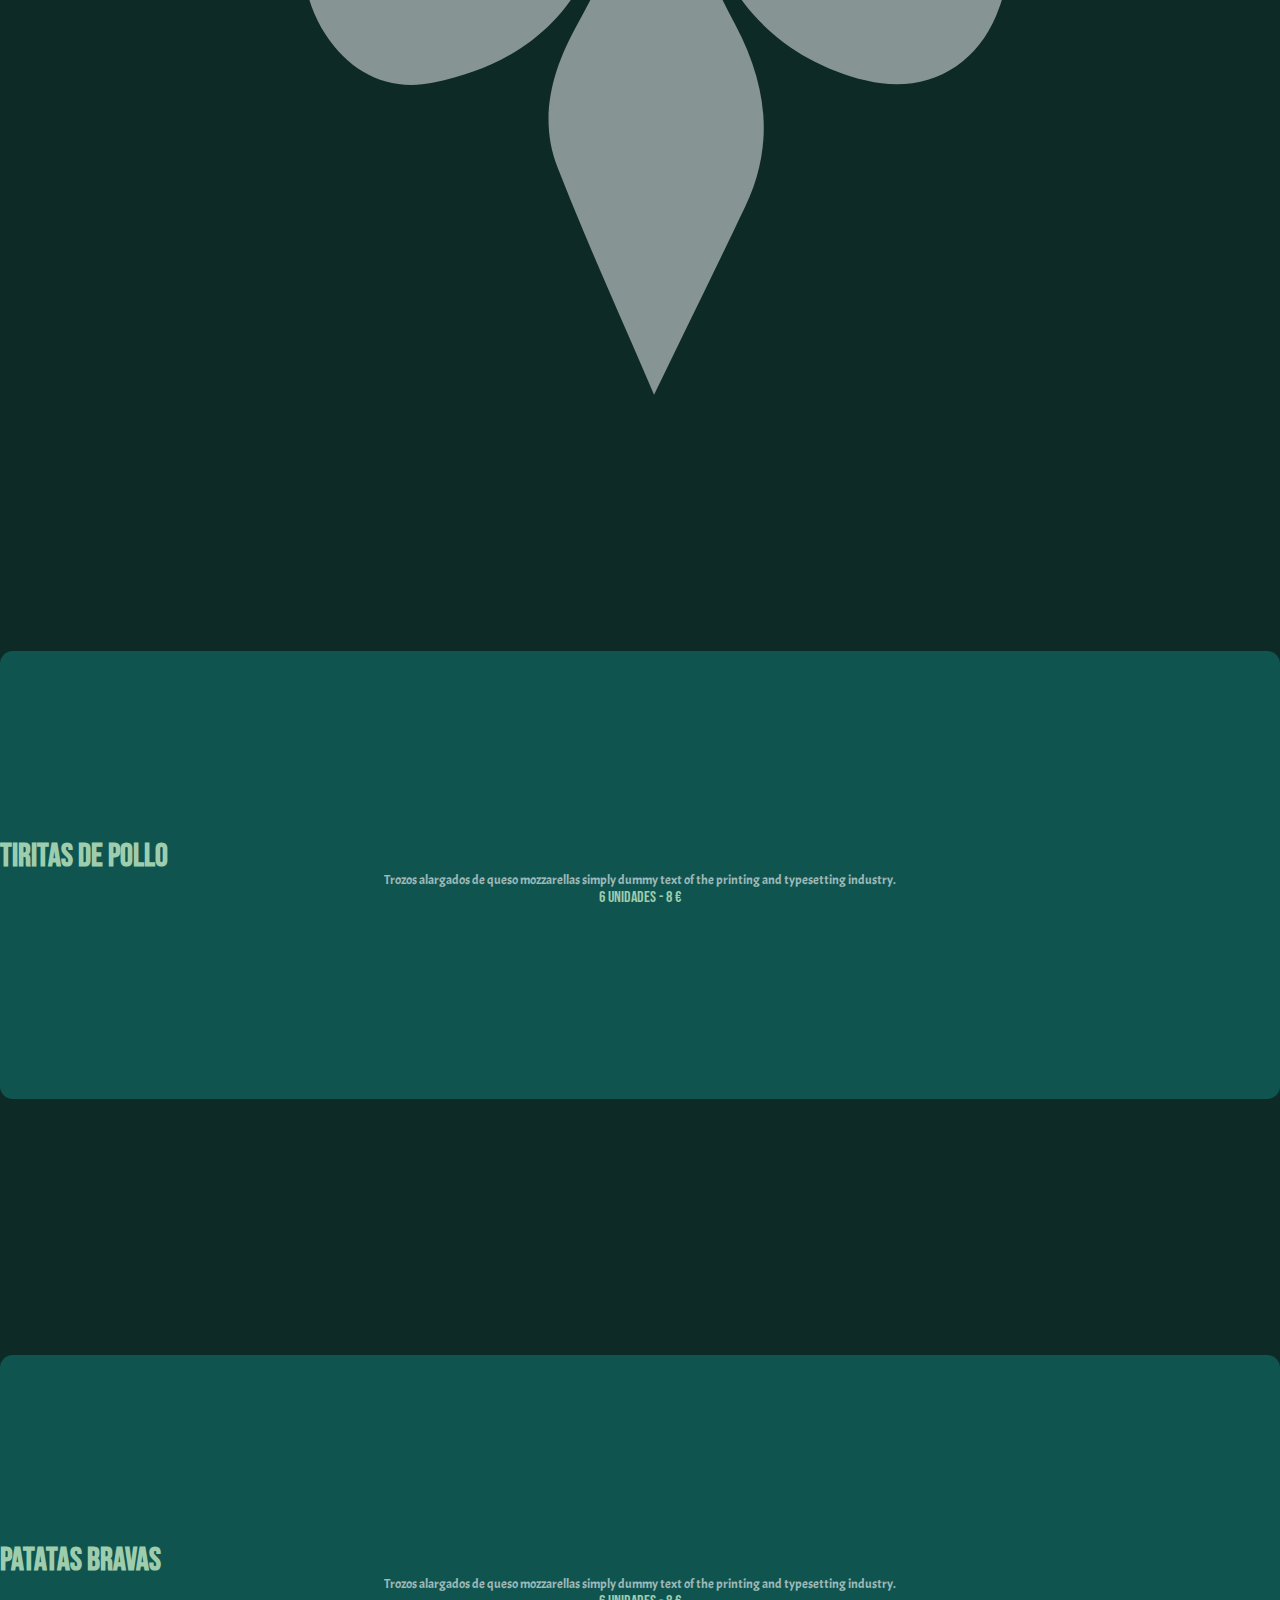
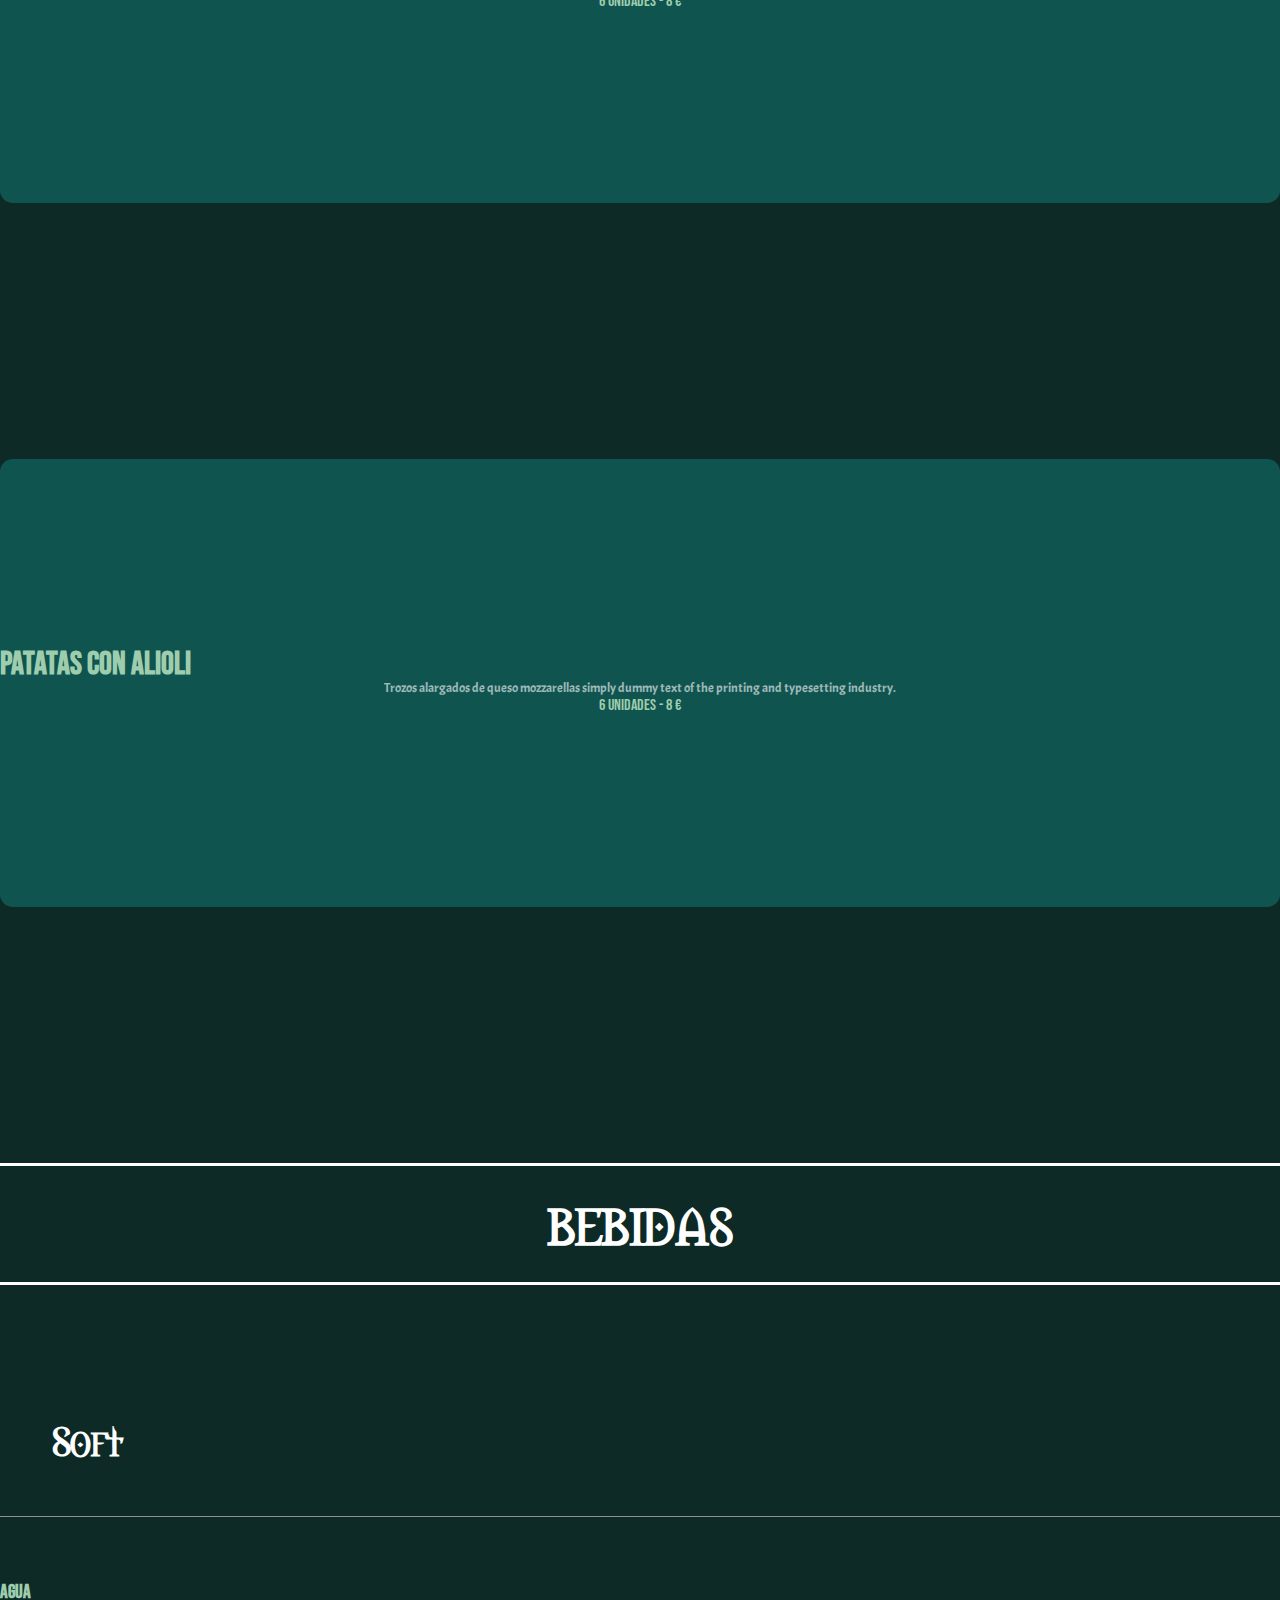
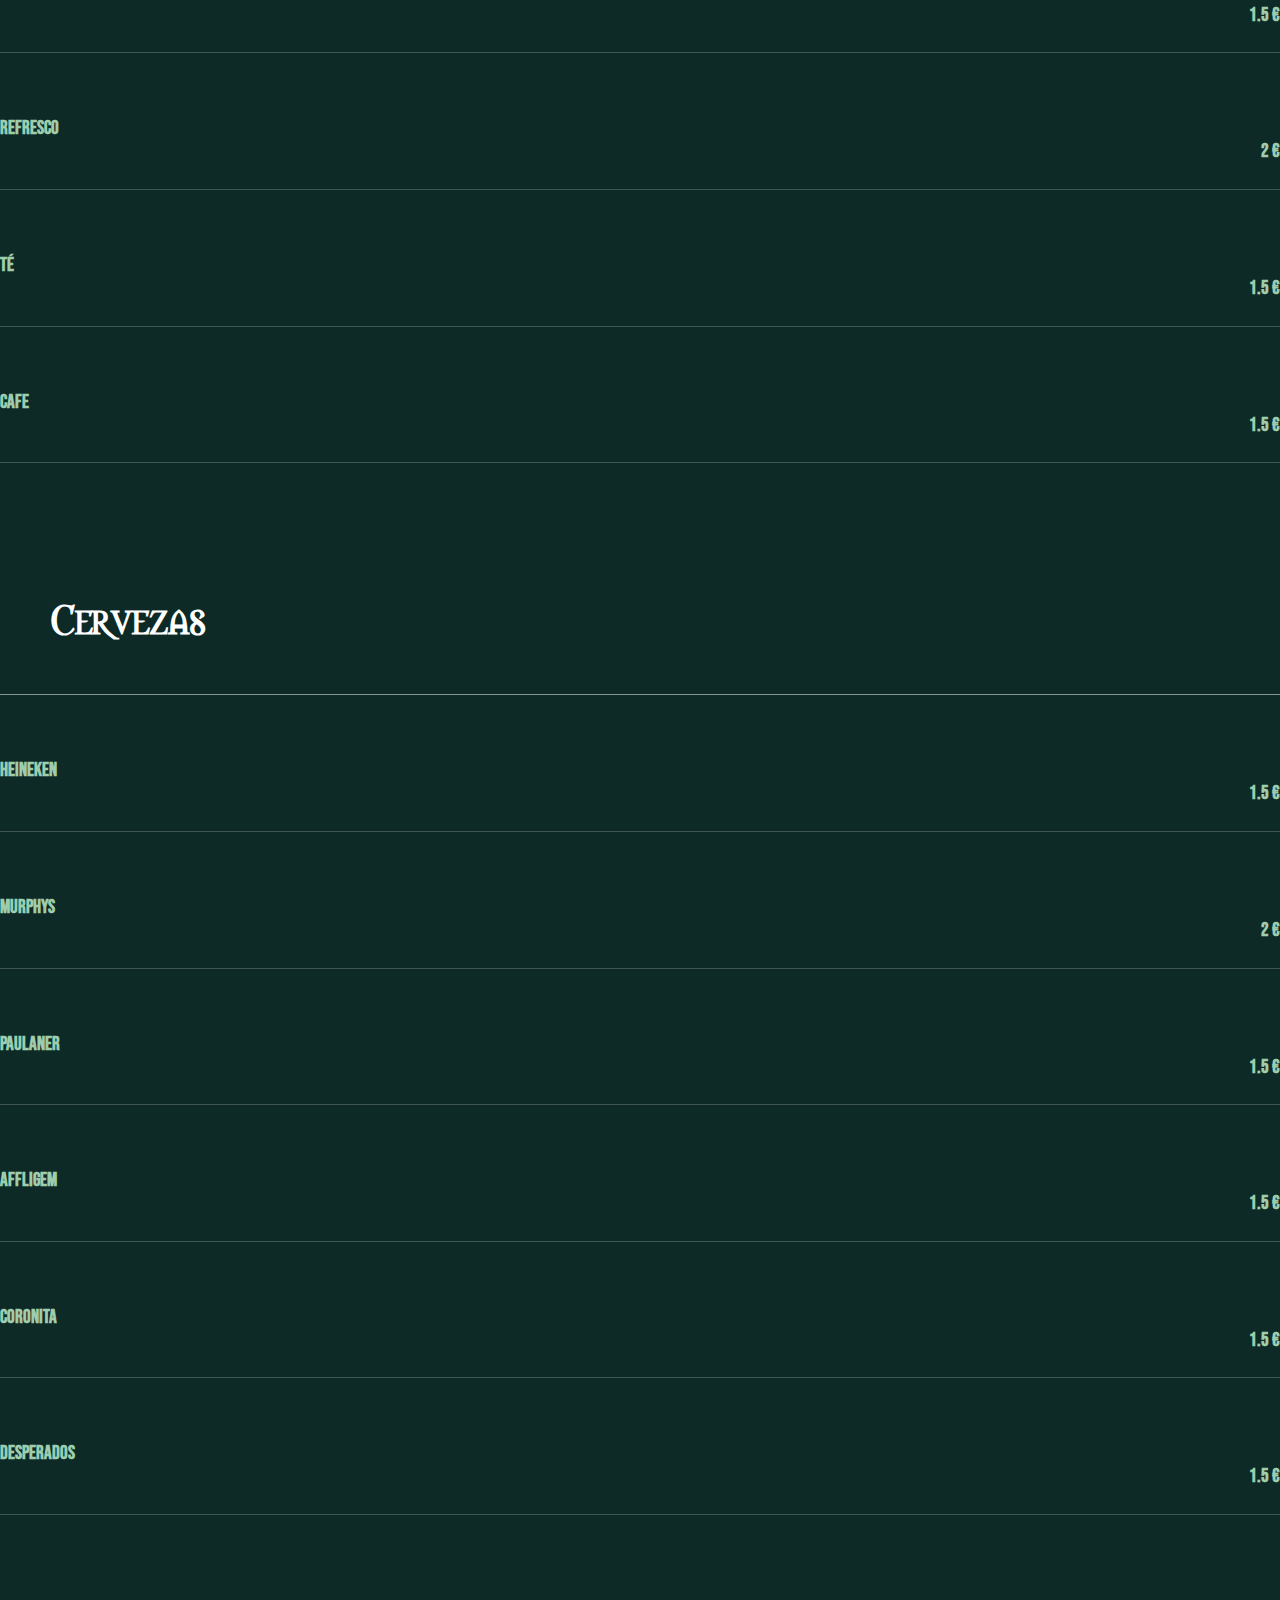
==== commit 390908de: "test css 6" ====
--- a/index.html
+++ b/index.html
@@ -17,16 +17,18 @@
     <title>Amagi</title>
 </head>
 
-<body class="container-fluid">
+
+<body class="container-fluid ">
     <div class="row topBlock">
         <div class="col-6 left-main">
-
         </div>
         <div class="col-6 right-main">
-            <img src="img/mlogo.svg" alt="Logo M" class="logo">
+            <div class="container logoContainer">
+                <img src="img/mlogo.svg" alt="Logo M" class="logo">
+            </div>
         </div>
     </div>
-    
+
     <div class="row middleBlock">
         <div class="col-6 left-main">
             <img src="img/logo-blanco.svg" alt="logo Amagi Blanco" class="logo">
@@ -38,12 +40,13 @@
             </ul>
         </div>
     </div>
-    
+
 
     <div class="row bottomBlock">
         <div class="col-6 left-main">
             <p>Lorem Ipsum is simply dummy text of the printing and typesetting industry. Lorem Ipsum has been the
-                industry's standard dummy text ever since the 1500s, when an unknown printer took a galley of type and
+                industry's standard dummy text ever since the 1500s, when an unknown printer took a galley of type
+                and
                 scrambled it to make a type specimen book.</p>
         </div>
         <div class="col-6 right-main">
@@ -56,6 +59,254 @@
         </div>
     </div>
 
+    <div class="row menublock">
+        <div class="col-6 left-main">
+            <h2 class="cartaTiltle">CARTA</h2>
+            <div class="mealCardContainer">
+                <div class="container mealCard">
+                    <h3>PALITOS DE MOZARELLA</h3>
+                    <p class="mealDescription">
+                        Trozos alargados de queso mozzarellas
+                        simply dummy text of the printing and
+                        typesetting industry.
+                    </p>
+                    <div class="price">6 unidades - 8 €</div>
+                </div>
+                <div class="container mealCard">
+                    <h3>TEQUEÑOS</h3>
+                    <p class="mealDescription">
+                        Trozos alargados de queso mozzarellas
+                        simply dummy text of the printing and
+                        typesetting industry.
+                    </p>
+                    <div class="price">6 unidades - 8 €</div>
+                </div>
+                <div class="container mealCard">
+                    <h3>ALITAS DE POLLO</h3>
+                    <p class="mealDescription">
+                        Trozos alargados de queso mozzarellas
+                        simply dummy text of the printing and
+                        typesetting industry.
+                    </p>
+                    <div class="price">6 unidades - 8 €</div>
+                </div>
+                <div class="container logoContainerFoodmenu">
+                    <img src="img/logo-blanco.svg" alt="Logo Amagi" class="logo">
+                </div>
+            </div>
+        </div>
+
+        <div class="col-6 right-mainAlternative ">
+            <div class="container logoContainer">
+                <img src="img/mlogo.svg" alt="Logo M" class="logoM">
+            </div>
+            <div class="mealCardContainer">
+                <div class="container mealCard">
+                    <h3>TIRITAS DE POLLO</h3>
+                    <p class="mealDescription">
+                        Trozos alargados de queso mozzarellas
+                        simply dummy text of the printing and
+                        typesetting industry.
+                    </p>
+                    <div class="price">6 unidades - 8 €</div>
+                </div>
+                <div class="container mealCard">
+                    <h3>PATATAS BRAVAS</h3>
+                    <p class="mealDescription">
+                        Trozos alargados de queso mozzarellas
+                        simply dummy text of the printing and
+                        typesetting industry.
+                    </p>
+                    <div class="price">6 unidades - 8 €</div>
+                </div>
+                <div class="container mealCard">
+                    <h3>PATATAS CON ALIOLI</h3>
+                    <p class="mealDescription">
+                        Trozos alargados de queso mozzarellas
+                        simply dummy text of the printing and
+                        typesetting industry.
+                    </p>
+                    <div class="price">6 unidades - 8 €</div>
+                </div>
+            </div>
+        </div>
+
+        <div class="container-fluid menuBebidas">
+            <h2 class="bebidaTiltle">BEBIDAS</h2>
+        </div>
+        <div class="container-fluid bebidasBlock">
+            <div class="row">
+                <div class="col-6 left-main">
+                    <h3 class="drinkSection">Soft</h3>
+                    <div class="row drinkCard">
+                        <div class="col-7">
+                            <h4 class="drinkTitle">Agua</h4>
+                        </div>
+                        <div class="col-5">
+                            <h4 class="drinkPrice">1.5 €</h4>
+                        </div>
+                    </div>
+                    <div class="row drinkCard">
+                        <div class="col-7">
+                            <h4 class="drinkTitle">Refresco</h4>
+                        </div>
+                        <div class="col-5">
+                            <h4 class="drinkPrice">2 €</h4>
+                        </div>
+                    </div>
+                    <div class="row drinkCard">
+                        <div class="col-7">
+                            <h4 class="drinkTitle">Té</h4>
+                        </div>
+                        <div class="col-5">
+                            <h4 class="drinkPrice">1.5 €</h4>
+                        </div>
+                    </div>
+                    <div class="row drinkCard">
+                        <div class="col-7">
+                            <h4 class="drinkTitle">Cafe</h4>
+                        </div>
+                        <div class="col-5">
+                            <h4 class="drinkPrice">1.5 €</h4>
+                        </div>
+                    </div>
+                    <h3 class="drinkSection">Cervezas</h3>
+                    <div class="row drinkCard">
+                        <div class="col-7">
+                            <h4 class="drinkTitle">HEINEKEN</h4>
+                        </div>
+                        <div class="col-5">
+                            <h4 class="drinkPrice">1.5 €</h4>
+                        </div>
+                    </div>
+                    <div class="row drinkCard">
+                        <div class="col-7">
+                            <h4 class="drinkTitle">MURPHYS</h4>
+                        </div>
+                        <div class="col-5">
+                            <h4 class="drinkPrice">2 €</h4>
+                        </div>
+                    </div>
+                    <div class="row drinkCard">
+                        <div class="col-7">
+                            <h4 class="drinkTitle">PAULANER</h4>
+                        </div>
+                        <div class="col-5">
+                            <h4 class="drinkPrice">1.5 €</h4>
+                        </div>
+                    </div>
+                    <div class="row drinkCard">
+                        <div class="col-7">
+                            <h4 class="drinkTitle">AFFLIGEM</h4>
+                        </div>
+                        <div class="col-5">
+                            <h4 class="drinkPrice">1.5 €</h4>
+                        </div>
+                    </div>
+                    <div class="row drinkCard">
+                        <div class="col-7">
+                            <h4 class="drinkTitle">CORONITA</h4>
+                        </div>
+                        <div class="col-5">
+                            <h4 class="drinkPrice">1.5 €</h4>
+                        </div>
+                    </div>
+                    <div class="row drinkCard">
+                        <div class="col-7">
+                            <h4 class="drinkTitle">DESPERADOS</h4>
+                        </div>
+                        <div class="col-5">
+                            <h4 class="drinkPrice">1.5 €</h4>
+                        </div>
+                    </div>
+                    <div class="row containerImg">
+                        <img src="img/clover.svg" alt="bottles Amagi" class="bottles">
+                    </div>
+                </div>
+                <div class="col-6 right-main">
+                    <div class="row containerImg">
+                        <img src="img/botellas.svg" alt="bottles Amagi" class="bottles">
+                    </div>
+                    <h3 class="drinkSection">Vino</h3>
+                    <div class="row drinkCard">
+                        <div class="col-7">
+                            <h4 class="drinkTitle">Blanco</h4>
+                        </div>
+                        <div class="col-5">
+                            <h4 class="drinkPrice">5 €</h4>
+                        </div>
+                    </div>
+                    <div class="row drinkCard">
+                        <div class="col-7">
+                            <h4 class="drinkTitle">White</h4>
+                        </div>
+                        <div class="col-5">
+                            <h4 class="drinkPrice">4 €</h4>
+                        </div>
+                    </div>
+                    <div class="row drinkCard">
+                        <div class="col-7">
+                            <h4 class="drinkTitle">Rosado</h4>
+                        </div>
+                        <div class="col-5">
+                            <h4 class="drinkPrice">5 €</h4>
+                        </div>
+                    </div>
+                    <div class="row drinkCard">
+                        <div class="col-7">
+                            <h4 class="drinkTitle">Rojo</h4>
+                        </div>
+                        <div class="col-5">
+                            <h4 class="drinkPrice">4.5 €</h4>
+                        </div>
+                    </div>
+                    <div class="row drinkCard">
+                        <div class="col-7">
+                            <h4 class="drinkTitle">Red</h4>
+                        </div>
+                        <div class="col-5">
+                            <h4 class="drinkPrice">5 €</h4>
+                        </div>
+                    </div>
+                    <h3 class="drinkSection">Licores</h3>
+                    <div class="row drinkCard">
+                        <div class="col-7">
+                            <h4 class="drinkTitle">Whiske</h4>
+                        </div>
+                        <div class="col-5">
+                            <h4 class="drinkPrice">5 €</h4>
+                        </div>
+                    </div>
+                    <div class="row drinkCard">
+                        <div class="col-7">
+                            <h4 class="drinkTitle">Ron</h4>
+                        </div>
+                        <div class="col-5">
+                            <h4 class="drinkPrice">4 €</h4>
+                        </div>
+                    </div>
+                    <div class="row drinkCard">
+                        <div class="col-7">
+                            <h4 class="drinkTitle">Tequila</h4>
+                        </div>
+                        <div class="col-5">
+                            <h4 class="drinkPrice">5 €</h4>
+                        </div>
+                    </div>
+                    <div class="row drinkCard">
+                        <div class="col-7">
+                            <h4 class="drinkTitle">Vodka</h4>
+                        </div>
+                        <div class="col-5">
+                            <h4 class="drinkPrice">4.5 €</h4>
+                        </div>
+                    </div>
+                </div>
+            </div>
+        </div>
+        <div class="test">
+
+        </div>
 </body>
 
 </html>--- a/styleCSS/style.css
+++ b/styleCSS/style.css
@@ -1,6 +1,11 @@
 * {
   margin: 0;
   padding: 0;
+}
+
+@font-face {
+  font-family: "Morpheus";
+  src: url(../fonts/MORPHEUS.TTF);
 }
 
 body {
@@ -9,8 +14,8 @@
   background: linear-gradient(90deg, #0d2a27 50%, #105450 50%);
 }
 
-.row {
-  height: 100%;
+.container-fluid {
+  background-color: #0d2a27;
 }
 
 .row .left-main {
@@ -21,38 +26,56 @@
   background-color: #105450;
 }
 
-.whiteBlock {
-  height: 0.1rem;
-  background-color: #fff;
+.row .right-mainAlternative {
+  background-color: #0d2a27;
+}
+
+.topBlock {
+  padding-bottom: 10%;
+}
+
+.topBlock .left-main {
+  padding-top: 5%;
 }
 
 .topBlock .right-main {
-  padding: 5%;
-  display: -webkit-box;
-  display: -ms-flexbox;
-  display: flex;
-  -webkit-box-pack: center;
-      -ms-flex-pack: center;
-          justify-content: center;
-}
-
-.topBlock .right-main .logo {
+  padding-top: 5%;
+}
+
+.topBlock .right-main .logoContainer {
+  display: -webkit-box;
+  display: -ms-flexbox;
+  display: flex;
+  -webkit-box-orient: horizontal;
+  -webkit-box-direction: normal;
+      -ms-flex-direction: row;
+          flex-direction: row;
+  -webkit-box-pack: center;
+      -ms-flex-pack: center;
+          justify-content: center;
+  -webkit-box-align: start;
+      -ms-flex-align: start;
+          align-items: flex-start;
+}
+
+.topBlock .right-main .logoContainer .logo {
   opacity: 0.1;
-  width: 65%;
+  width: 90%;
 }
 
 .middleBlock {
+  margin-top: 100%;
   border-top: 0.15rem solid #fff;
   border-bottom: 0.15rem solid #fff;
 }
 
 .middleBlock .left-main {
-  padding: 5%;
+  padding-top: 5%;
 }
 
 .middleBlock .left-main .logo {
   width: 100%;
-  opacity: 0.5;
+  opacity: 0.8;
 }
 
 .middleBlock .right-main {
@@ -82,7 +105,9 @@
 }
 
 .bottomBlock {
-  margin-top: 5%;
+  padding-top: 2%;
+  padding-bottom: 10%;
+  border-bottom: 0.2rem solid white;
 }
 
 .bottomBlock .left-main {
@@ -99,6 +124,7 @@
 
 .bottomBlock .right-main {
   padding-top: 4%;
+  display: none;
 }
 
 .bottomBlock .right-main ul {
@@ -117,4 +143,173 @@
 /*git remote add origin https://github.com/FarreraE/amagi.git
 git branch -M main
 git push -u origin main*/
+.cartaTiltle {
+  font-size: 3rem;
+  padding-top: 10%;
+  color: white;
+  text-align: center;
+  font-family: "Morpheus";
+}
+
+.mealCardContainer {
+  padding-bottom: 20%;
+}
+
+.mealCardContainer .mealCard {
+  margin-top: 20%;
+  background-color: #105450;
+  border-radius: 0.8rem;
+  padding-top: 15%;
+}
+
+.mealCardContainer .mealCard h3 {
+  color: #9dcdac;
+  font-family: "Bebas Neue", cursive;
+  font-size: 2rem;
+  line-height: 1.8rem;
+}
+
+.mealCardContainer .mealCard p {
+  color: #fff;
+  font-family: "Acme", sans-serif;
+  font-size: 0.8rem;
+  text-align: center;
+  opacity: 0.6;
+}
+
+.mealCardContainer .mealCard .price {
+  font-family: "Bebas Neue", cursive;
+  font-size: 1rem;
+  padding-bottom: 15%;
+  color: #9dcdac;
+  text-align: center;
+}
+
+.mealCardContainer .logoContainerFoodmenu {
+  margin-top: 50%;
+  display: -webkit-box;
+  display: -ms-flexbox;
+  display: flex;
+  -webkit-box-pack: center;
+      -ms-flex-pack: center;
+          justify-content: center;
+}
+
+.mealCardContainer .logoContainerFoodmenu .logo {
+  -webkit-transform: scale(1.2);
+          transform: scale(1.2);
+  width: 100%;
+  opacity: 0.6;
+}
+
+.right-mainAlternative .logoContainer {
+  display: -webkit-box;
+  display: -ms-flexbox;
+  display: flex;
+  -webkit-box-orient: horizontal;
+  -webkit-box-direction: normal;
+      -ms-flex-direction: row;
+          flex-direction: row;
+  -webkit-box-pack: center;
+      -ms-flex-pack: center;
+          justify-content: center;
+  -webkit-box-align: start;
+      -ms-flex-align: start;
+          align-items: flex-start;
+}
+
+.right-mainAlternative .logoContainer .logoM {
+  opacity: 0.5;
+  width: 100%;
+}
+
+.logoContainer {
+  margin-top: 25%;
+  display: -webkit-box;
+  display: -ms-flexbox;
+  display: flex;
+  -webkit-box-pack: center;
+      -ms-flex-pack: center;
+          justify-content: center;
+}
+
+.logoContainer .logo {
+  -webkit-transform: scale(1.2);
+          transform: scale(1.2);
+  width: 100%;
+  opacity: 0.6;
+}
+
+.menuBebidas {
+  border-bottom: 0.2rem solid white;
+  border-top: 0.2rem solid white;
+}
+
+.menuBebidas .bebidaTiltle {
+  font-size: 3rem;
+  padding-top: 2%;
+  padding-bottom: 2%;
+  color: white;
+  text-align: center;
+  font-family: "Morpheus";
+}
+
+.bebidasBlock {
+  color: #9dcdac;
+}
+
+.bebidasBlock .containerImg {
+  display: -webkit-box;
+  display: -ms-flexbox;
+  display: flex;
+  -webkit-box-pack: center;
+      -ms-flex-pack: center;
+          justify-content: center;
+  padding-top: 15%;
+}
+
+.bebidasBlock .containerImg .bottles {
+  width: 100%;
+  opacity: 0.5;
+}
+
+.bebidasBlock .drinkSection {
+  color: #fff;
+  font-size: 2.4rem;
+  font-family: "Morpheus";
+  padding-left: 4%;
+  padding-top: 10%;
+  padding-bottom: 4%;
+  border-bottom: 0.1rem solid rgba(255, 255, 255, 0.5);
+}
+
+.bebidasBlock .drinkCard {
+  padding-top: 5%;
+  padding-bottom: 2%;
+  margin: 0%;
+  font-family: "Bebas Neue", cursive;
+  border-bottom: 0.01rem solid rgba(255, 255, 255, 0.2);
+}
+
+.bebidasBlock .drinkCard .drinkPrice {
+  font-size: 1.2rem;
+  text-align: right;
+  padding: 0%;
+  margin: 0%;
+}
+
+.bebidasBlock .drinkCard .drinkTitle {
+  font-size: 1.2rem;
+  text-align: left;
+  padding: 0%;
+  margin: 0%;
+}
+
+.bebidasBlock .right-mainAlternativeDrink {
+  background-color: red;
+}
+
+.test {
+  height: 50vh;
+}
 /*# sourceMappingURL=style.css.map */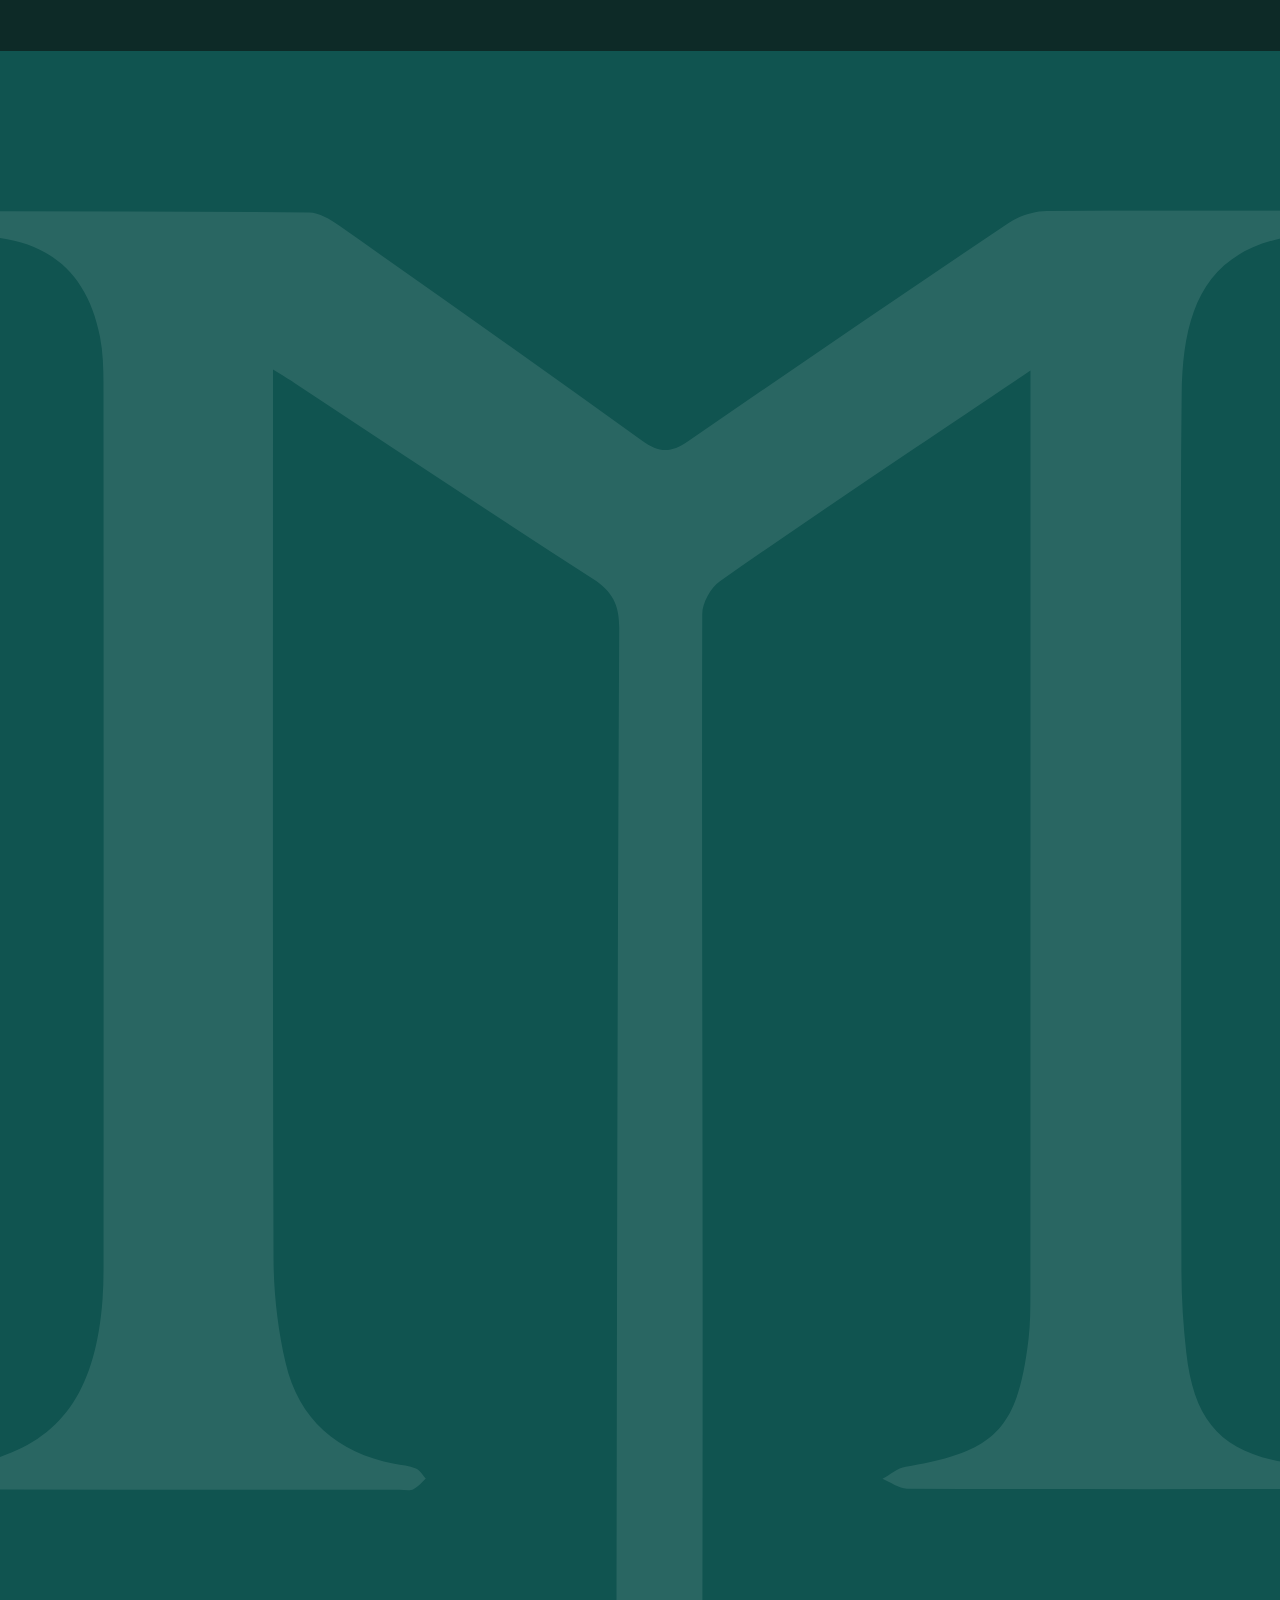
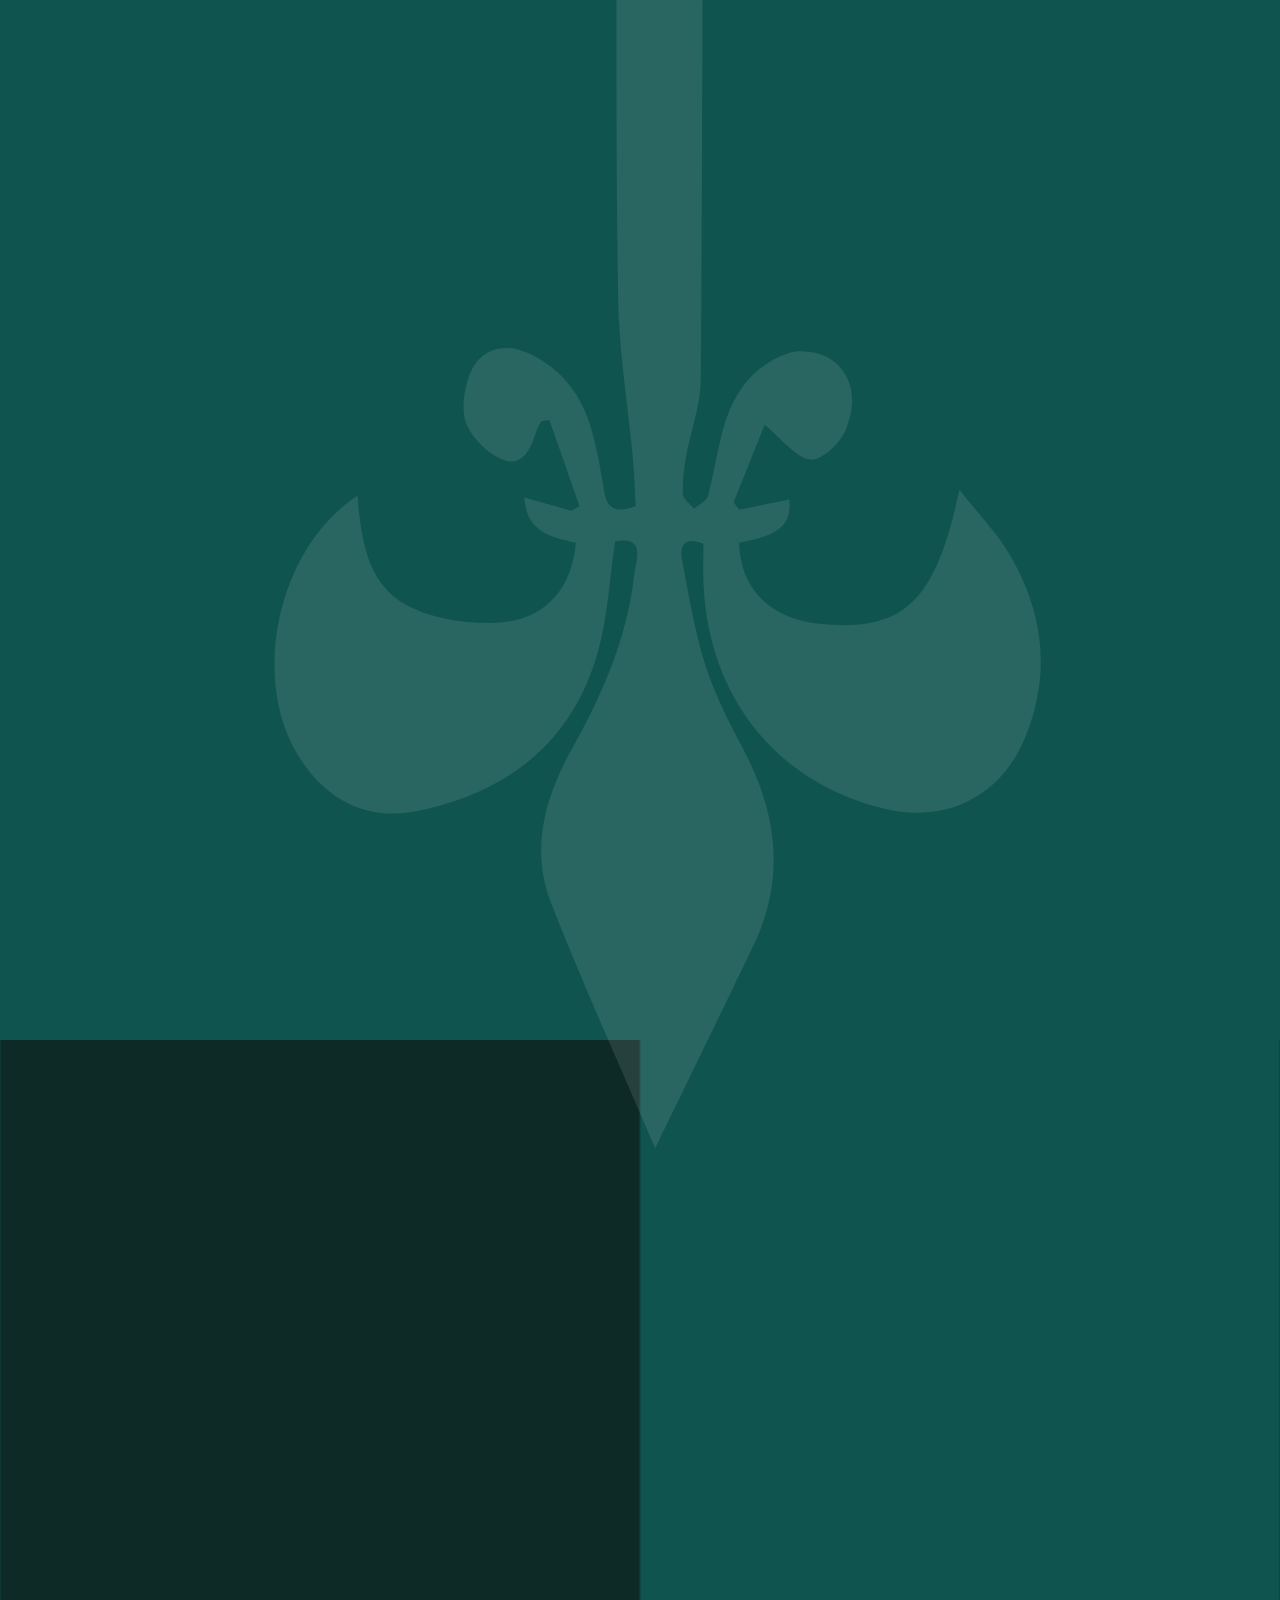
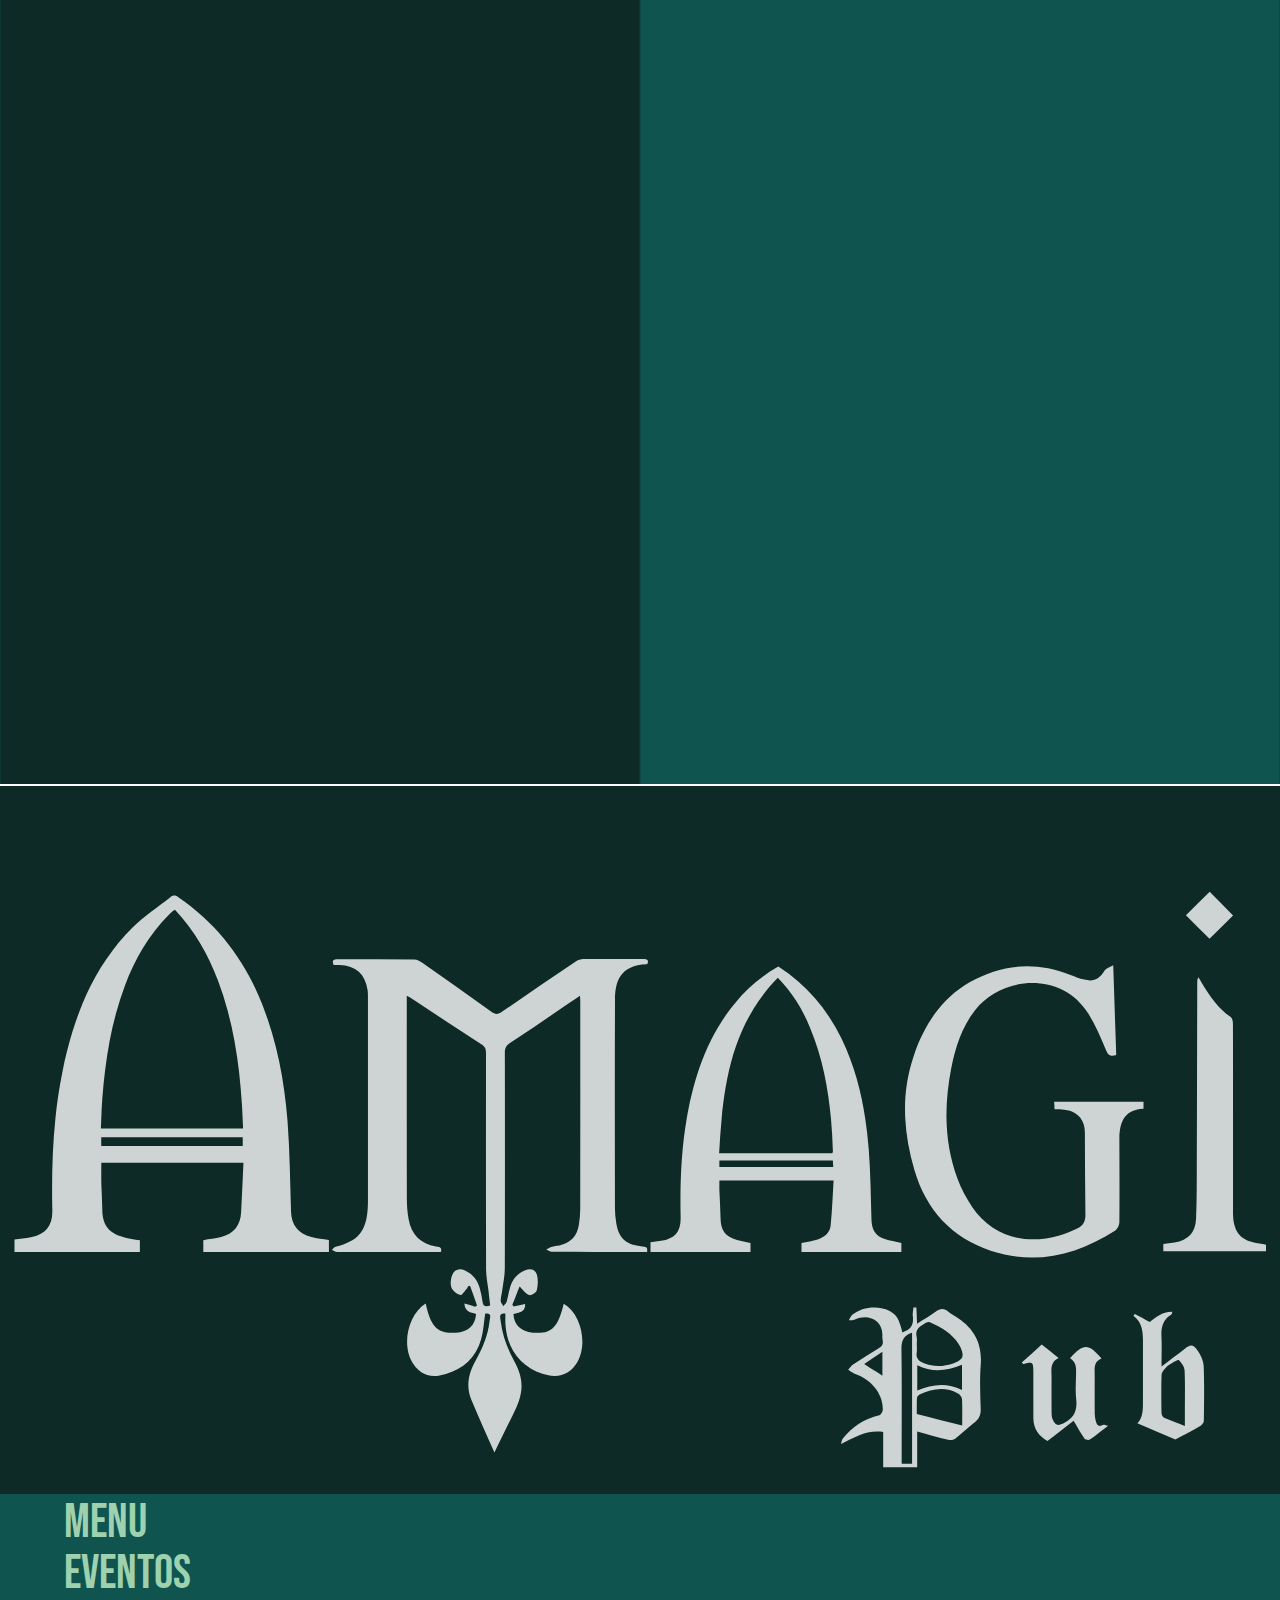
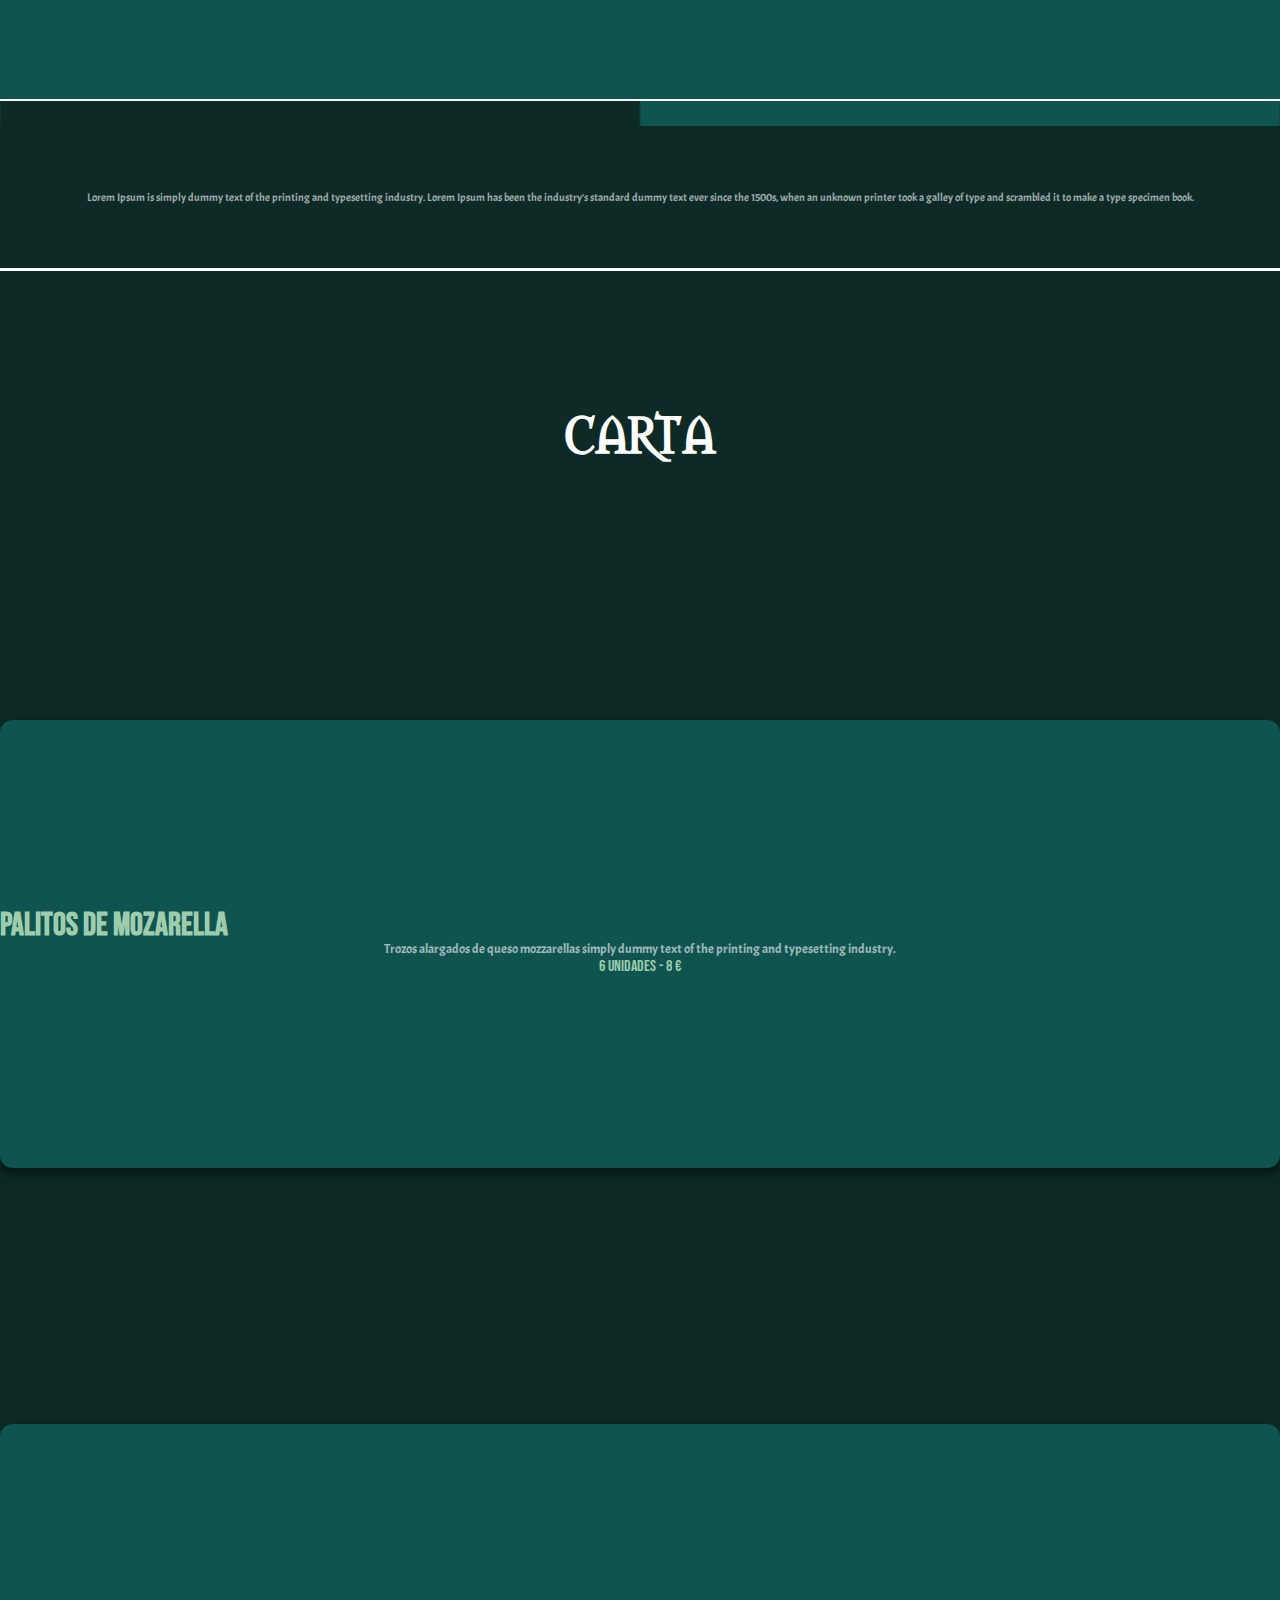
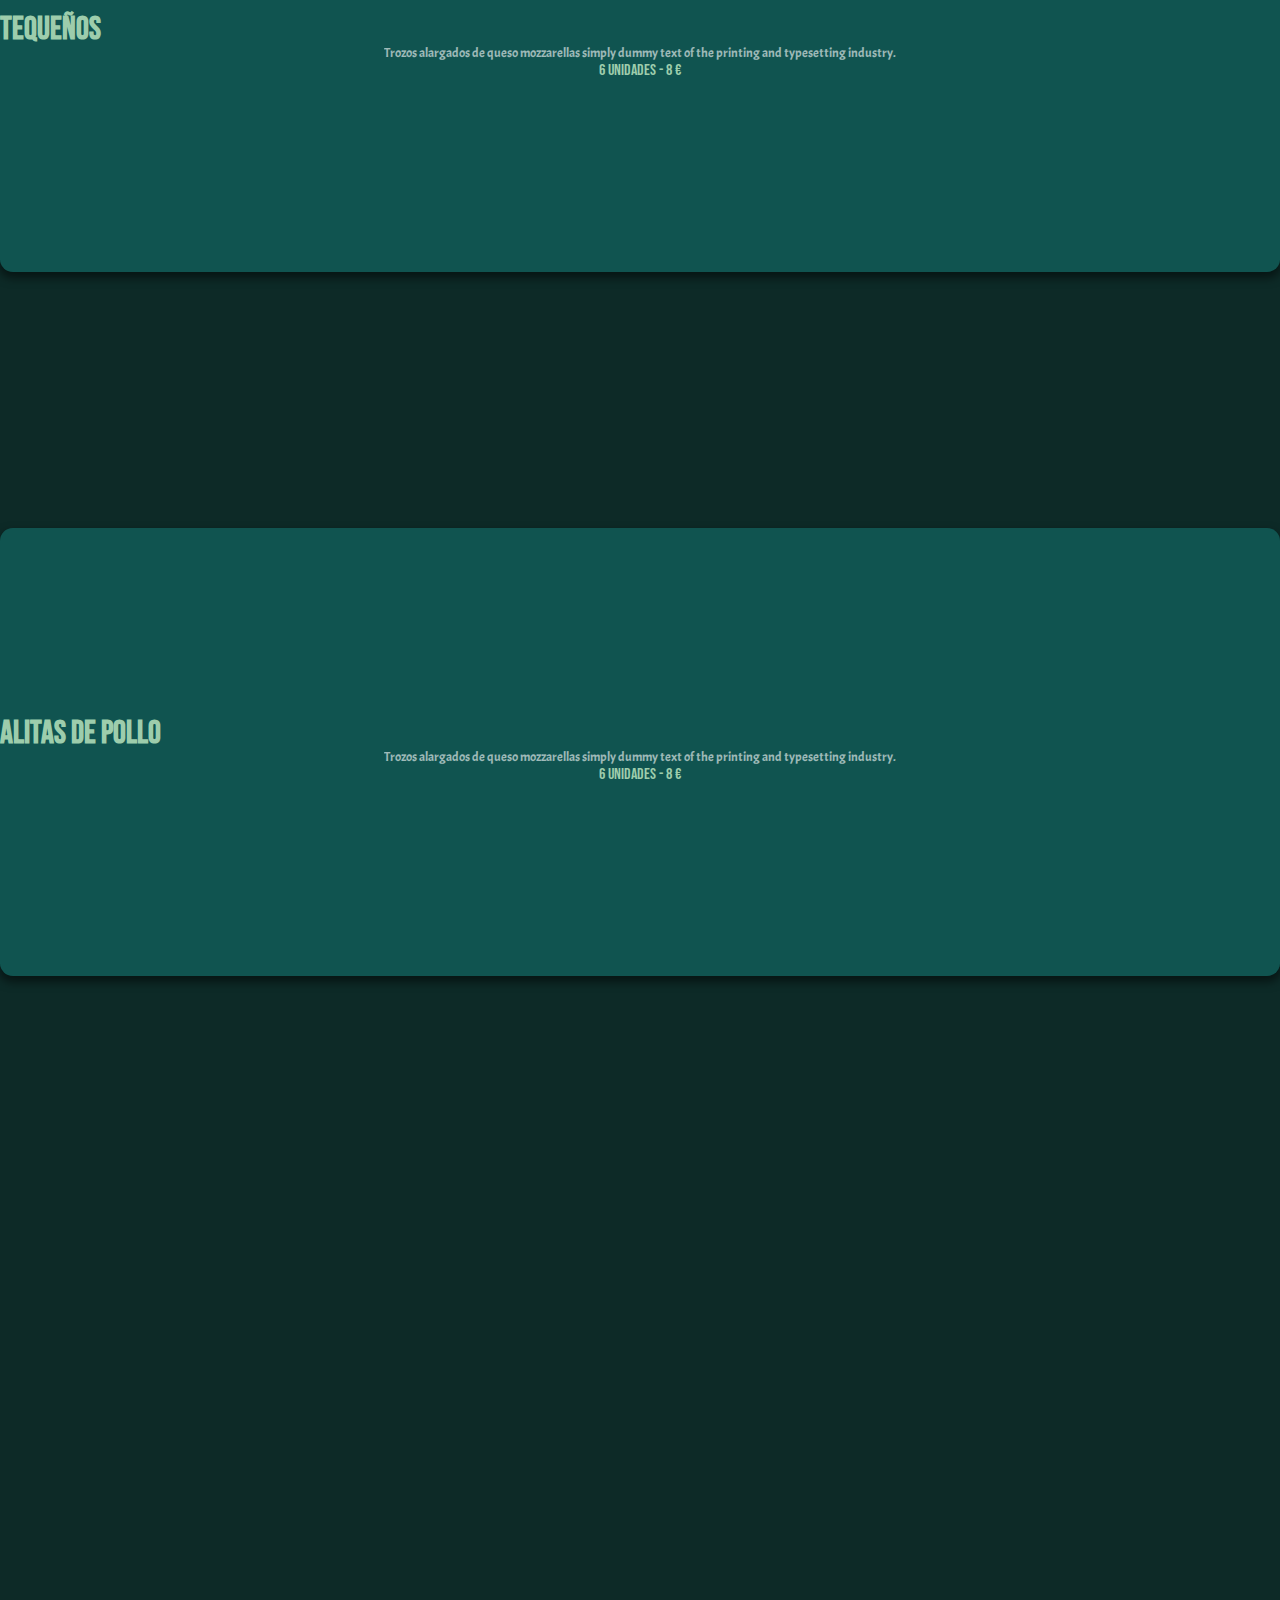
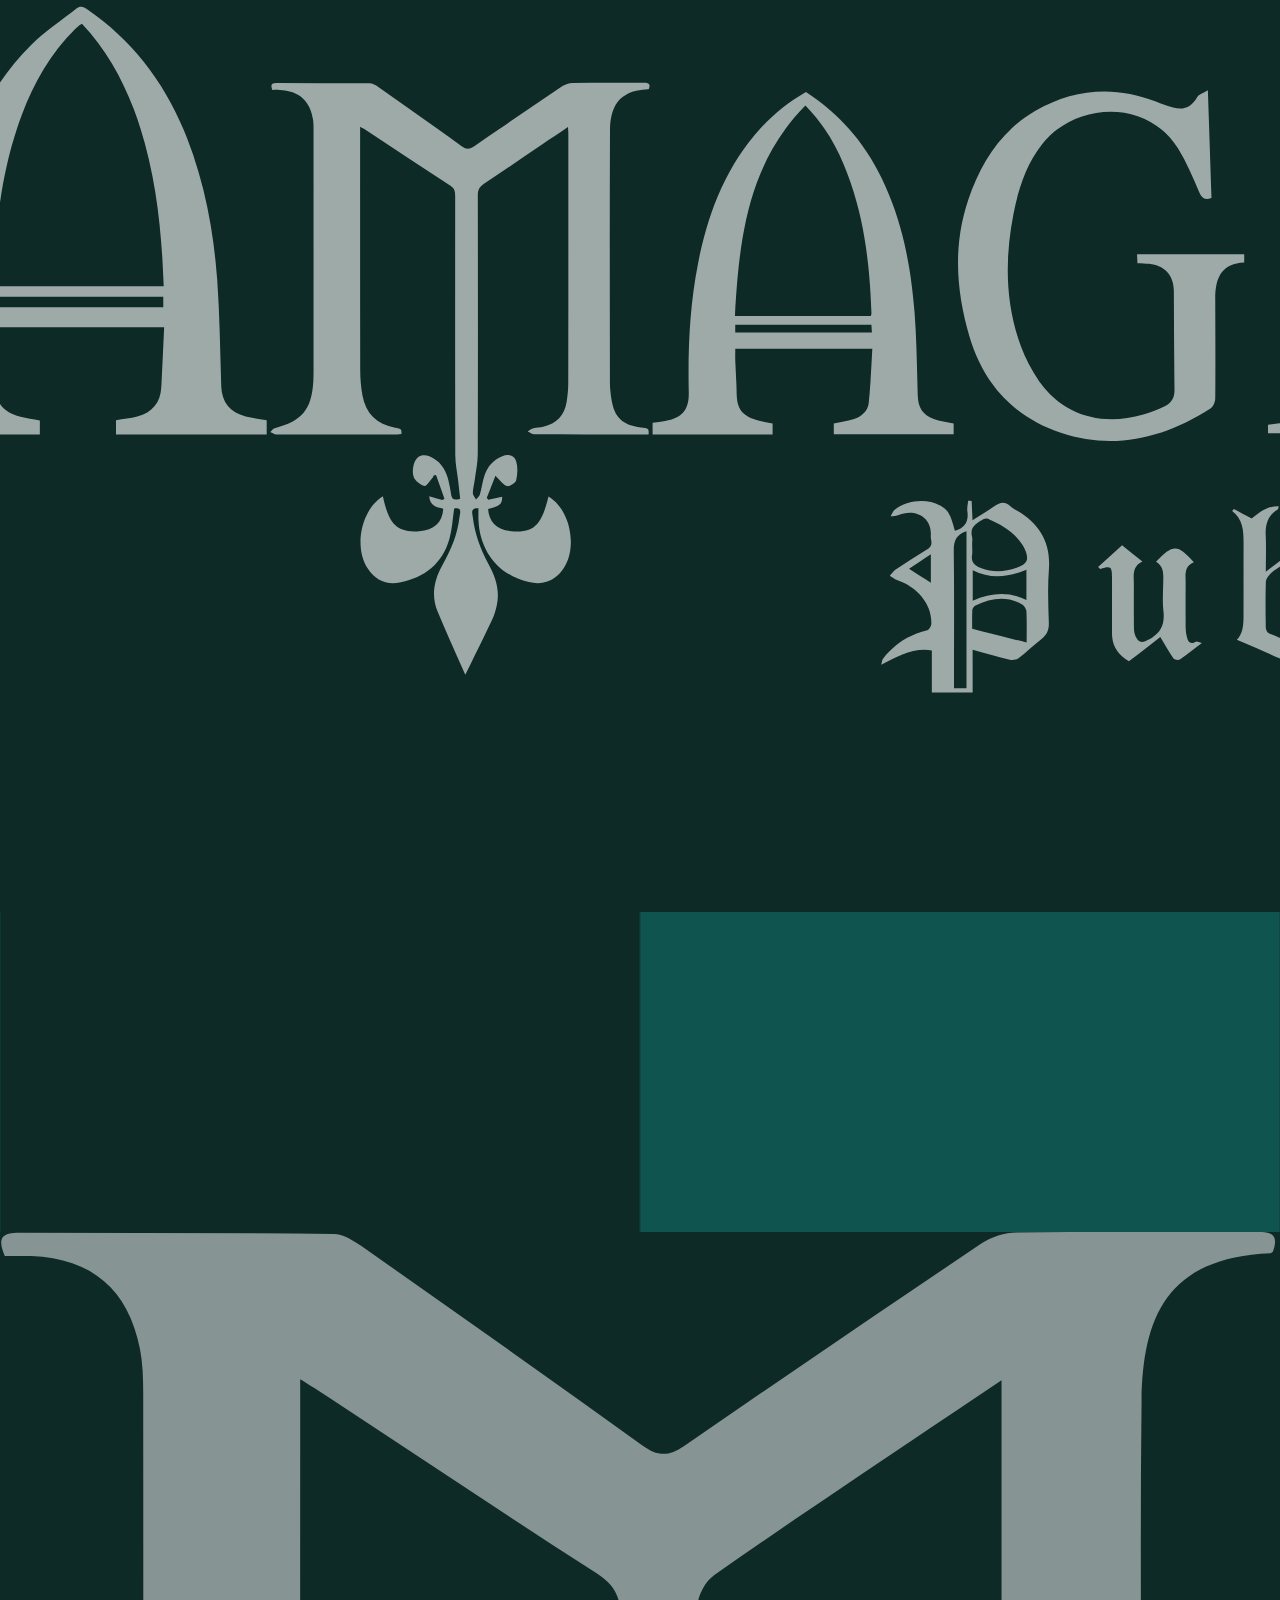
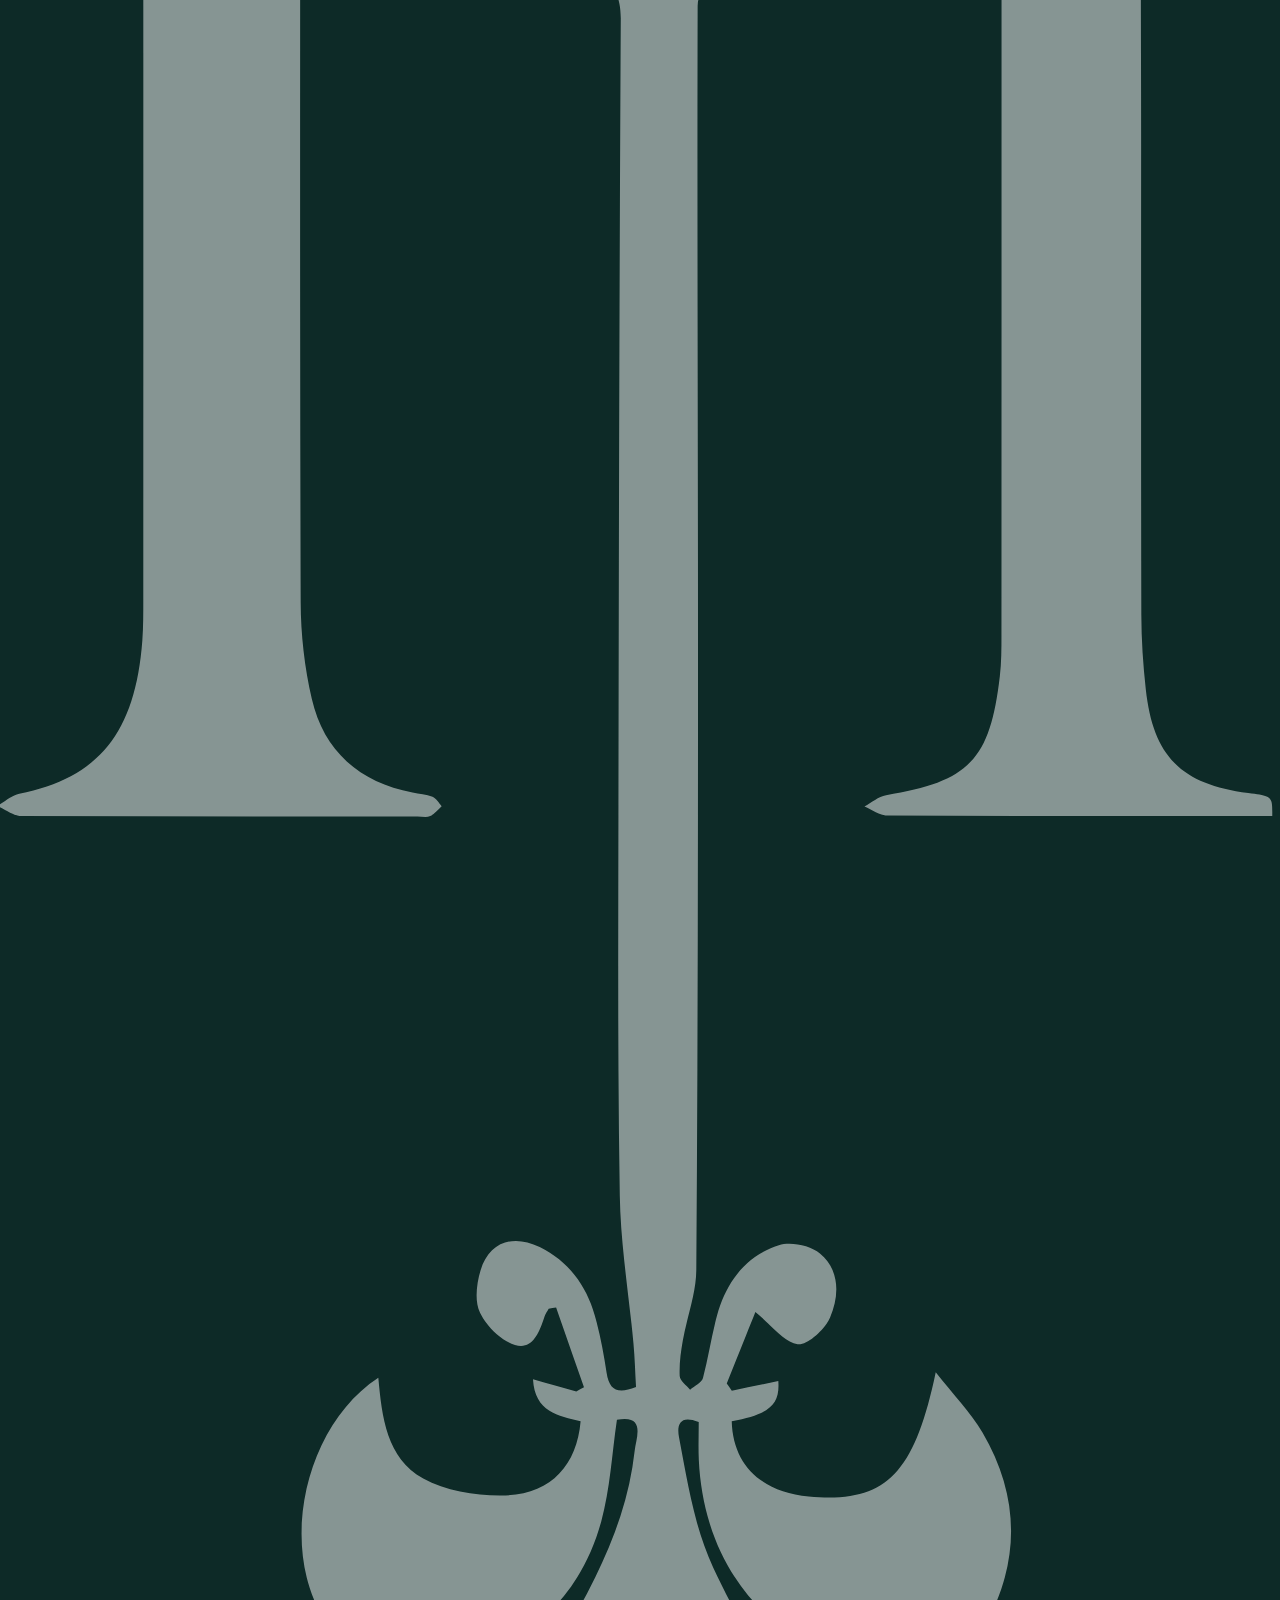
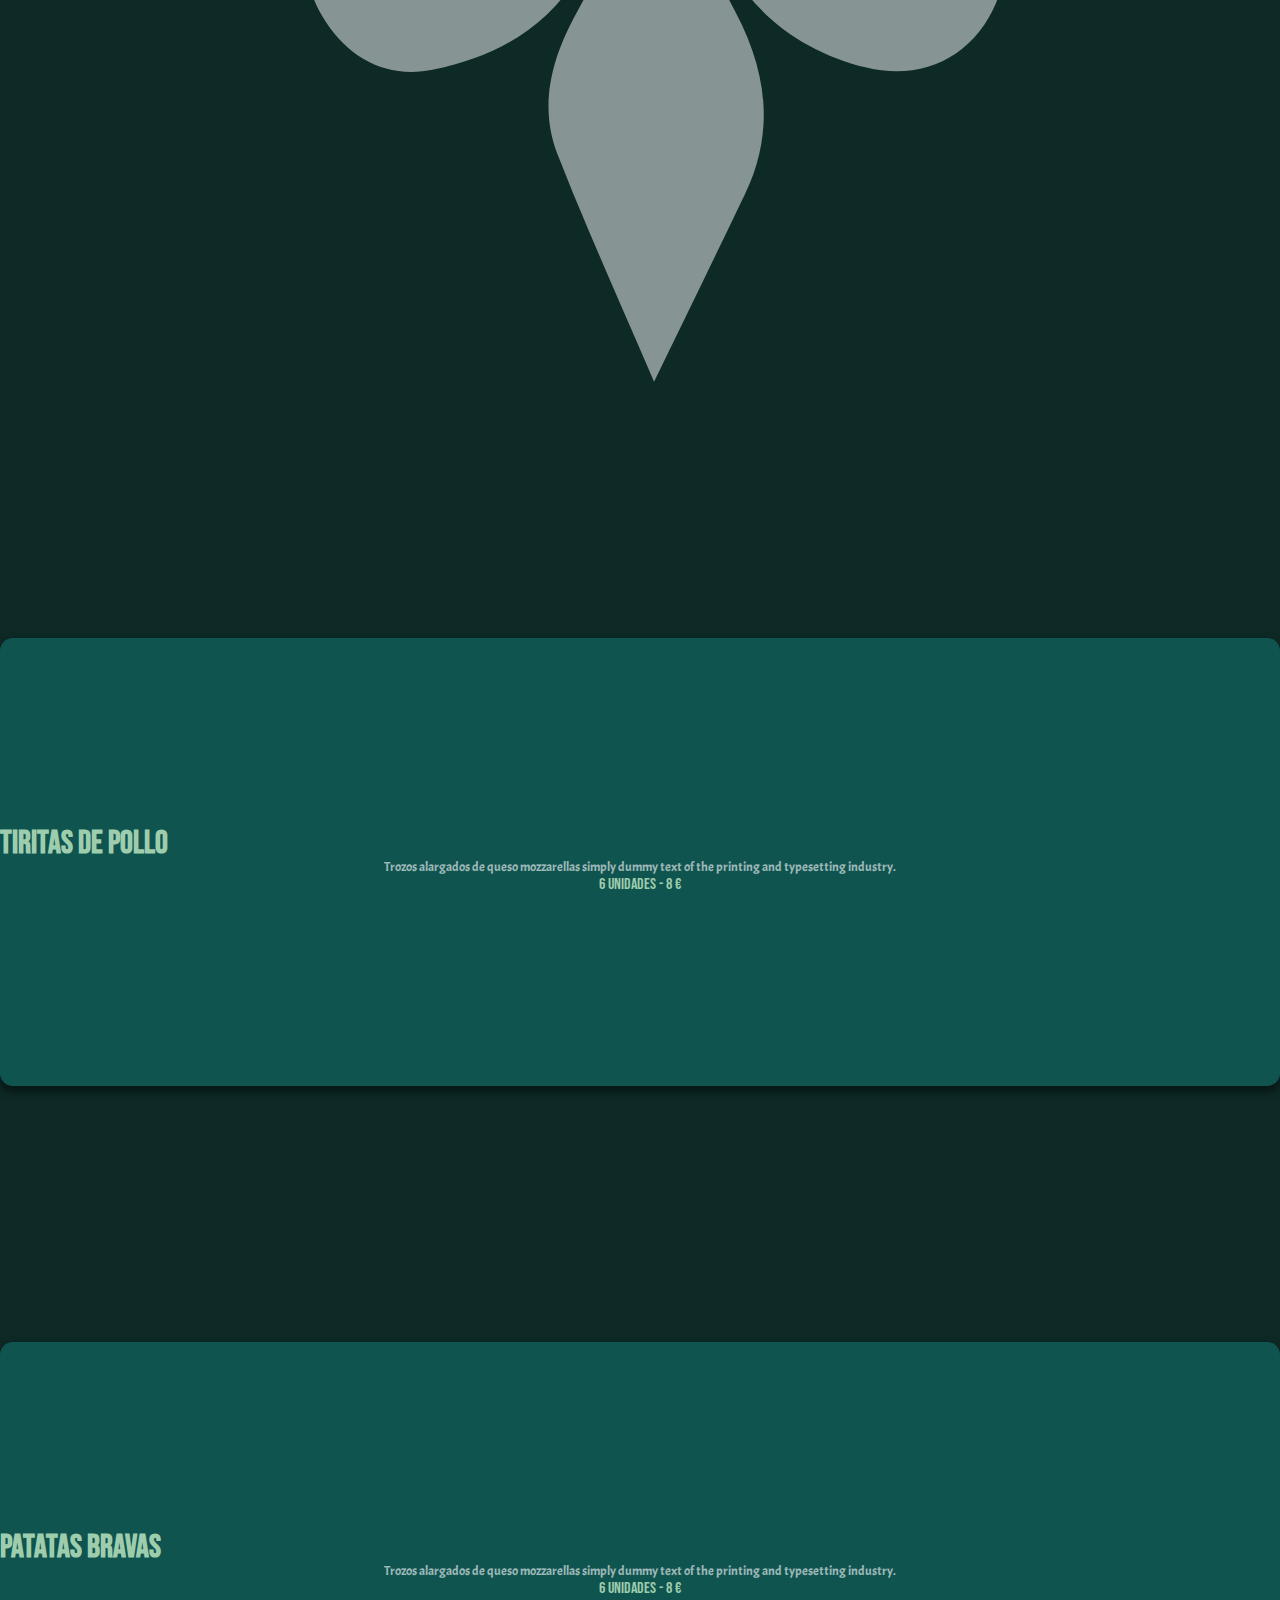
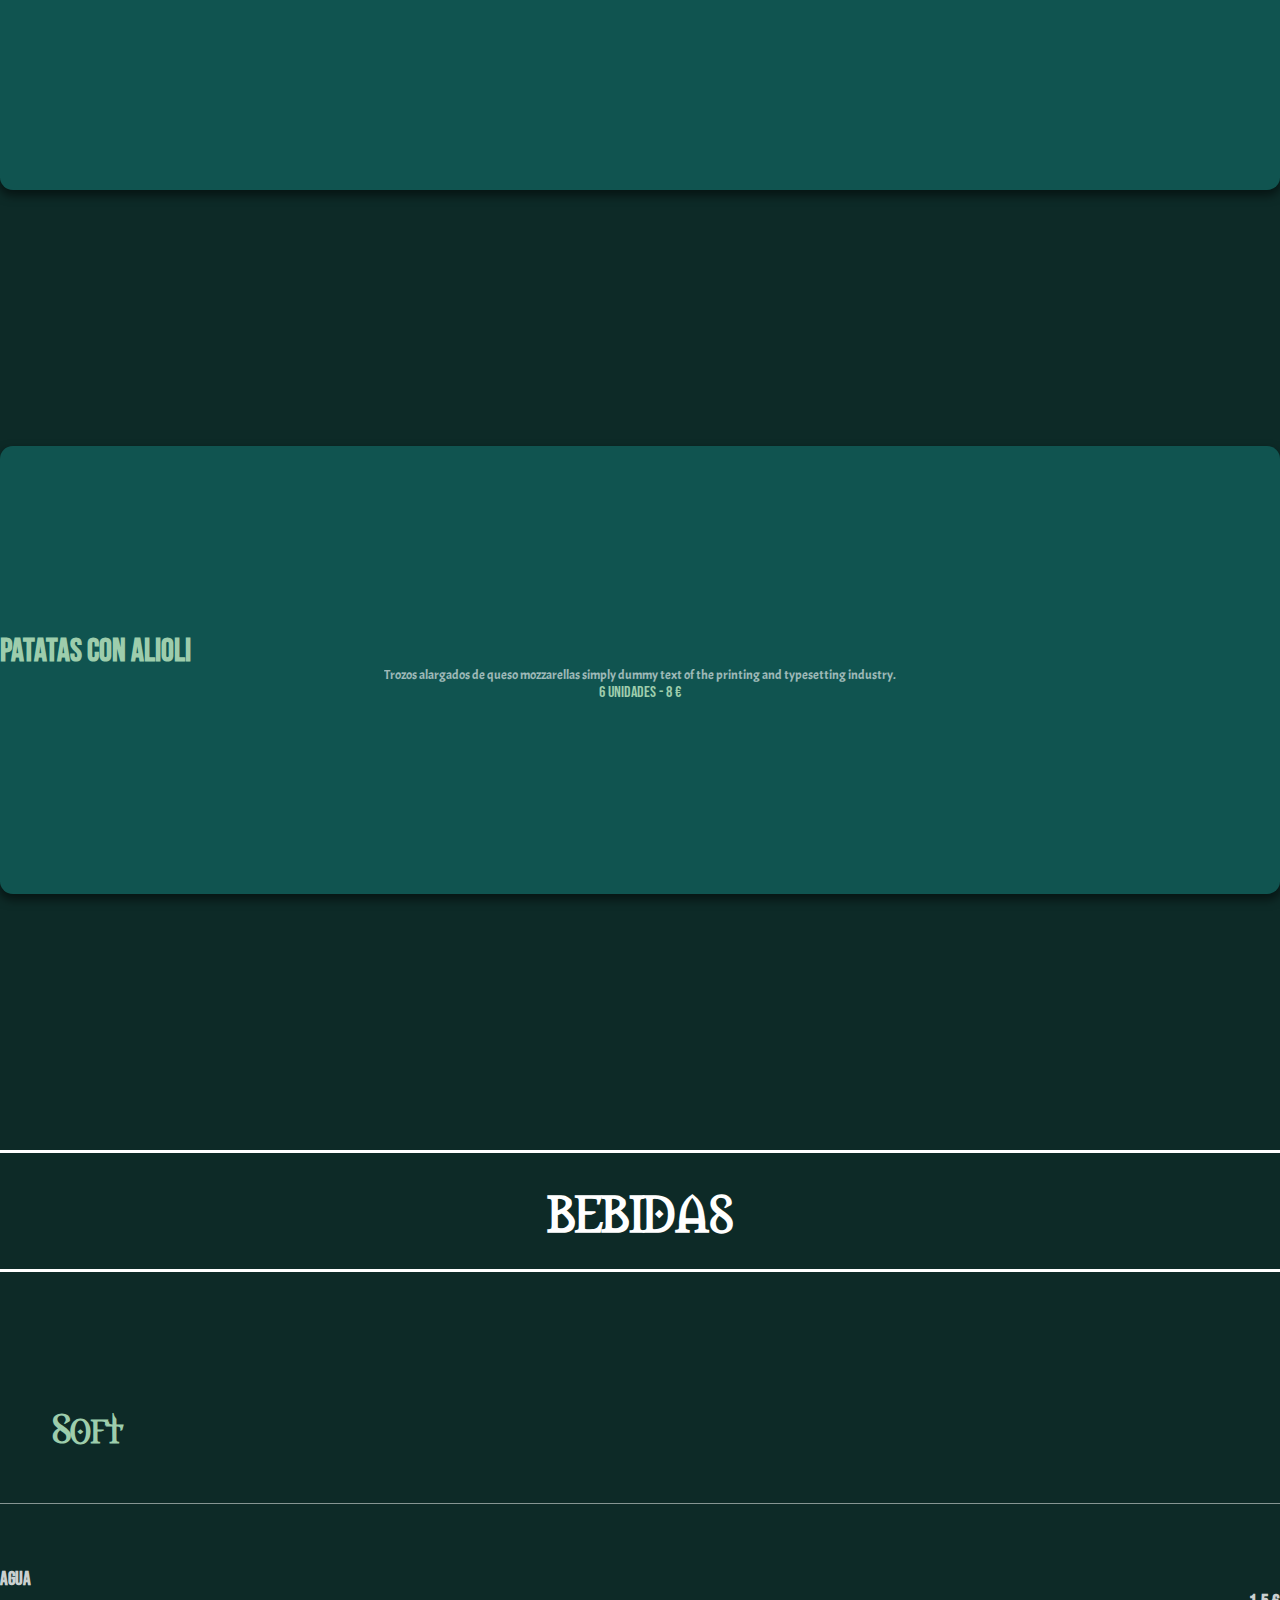
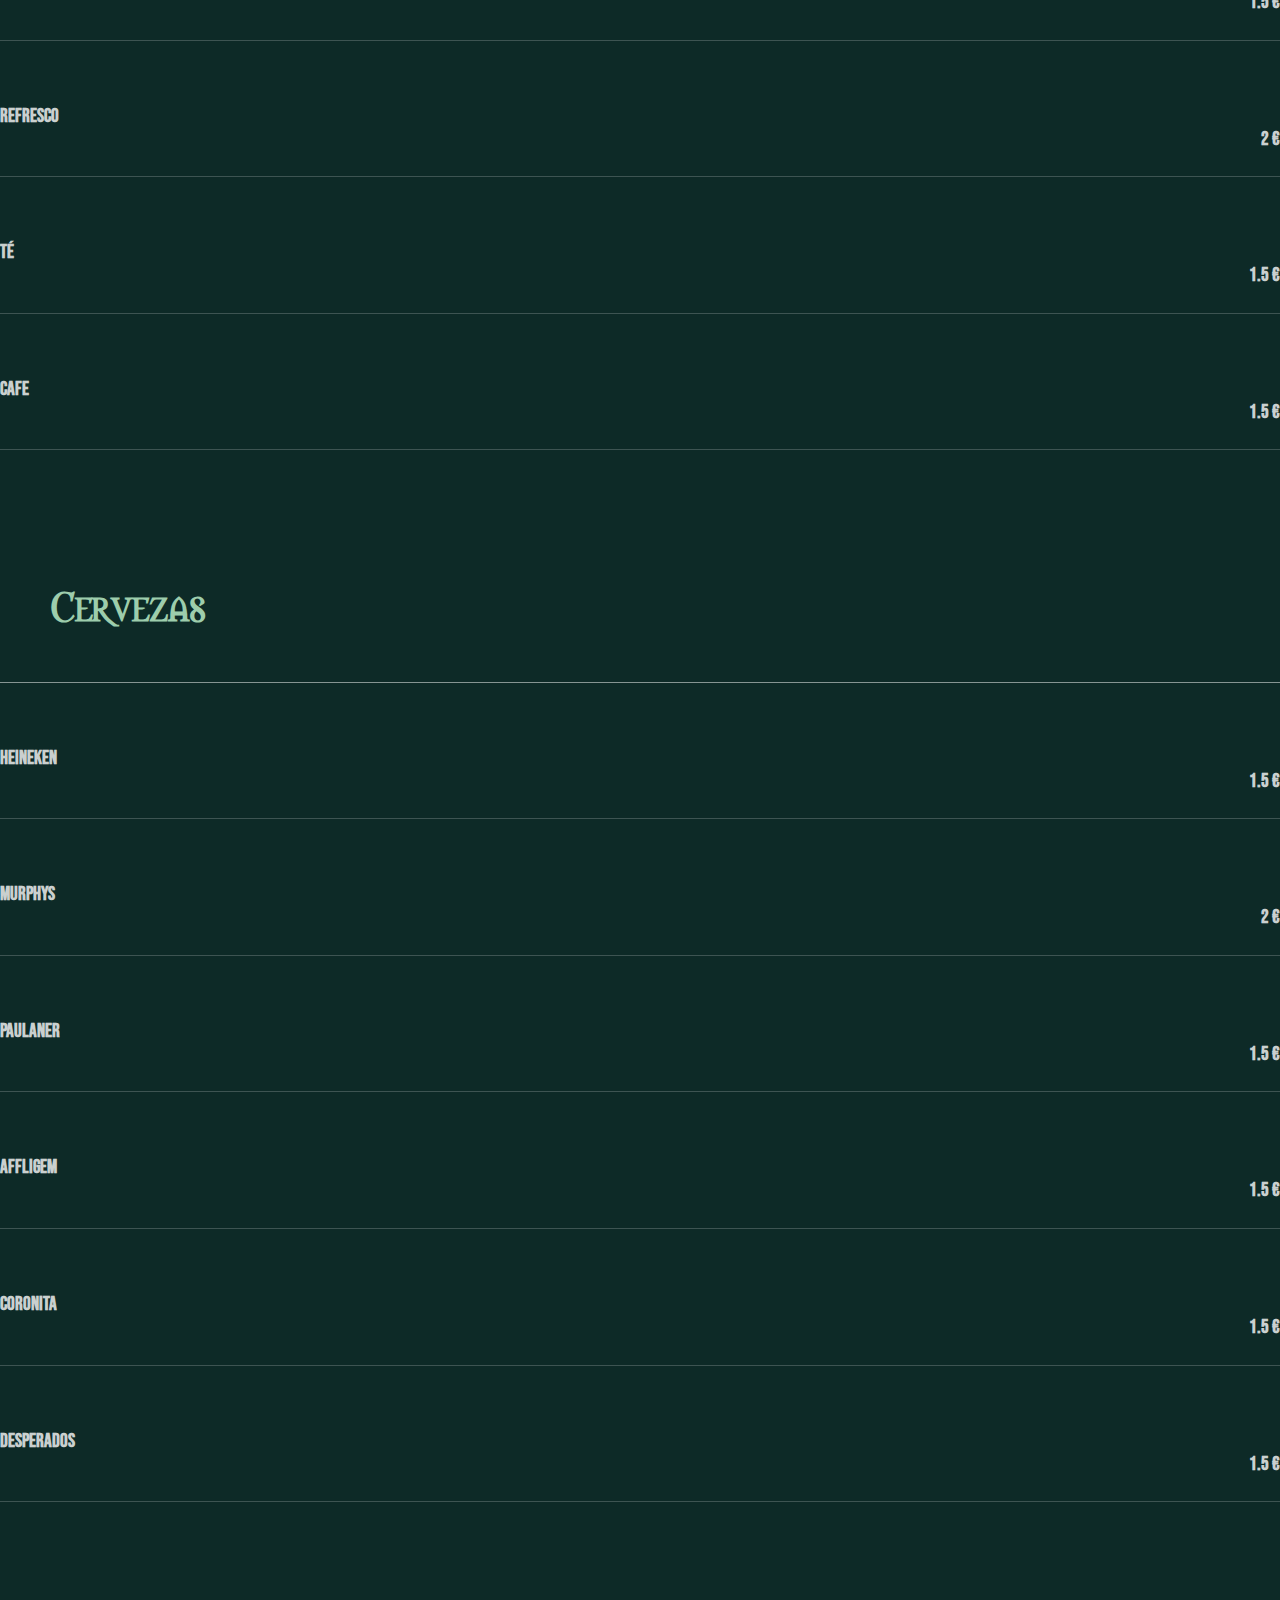
==== commit bb99245a: "test shadow" ====
--- a/index.html
+++ b/index.html
@@ -220,7 +220,7 @@
                         </div>
                     </div>
                     <div class="row containerImg">
-                        <img src="img/clover.svg" alt="bottles Amagi" class="bottles">
+                        <img src="img/clover.svg" alt="clover Amagi" class="clover">
                     </div>
                 </div>
                 <div class="col-6 right-main">
--- a/styleCSS/style.css
+++ b/styleCSS/style.css
@@ -23,6 +23,7 @@
 }
 
 .row .right-main {
+  padding-bottom: 8%;
   background-color: #105450;
 }
 
@@ -31,15 +32,15 @@
 }
 
 .topBlock {
-  padding-bottom: 10%;
+  padding-bottom: 5%;
 }
 
 .topBlock .left-main {
-  padding-top: 5%;
+  padding-top: 4%;
 }
 
 .topBlock .right-main {
-  padding-top: 5%;
+  padding-top: 4%;
 }
 
 .topBlock .right-main .logoContainer {
@@ -106,7 +107,6 @@
 
 .bottomBlock {
   padding-top: 2%;
-  padding-bottom: 10%;
   border-bottom: 0.2rem solid white;
 }
 
@@ -160,6 +160,8 @@
   background-color: #105450;
   border-radius: 0.8rem;
   padding-top: 15%;
+  -webkit-box-shadow: 0px 5px 10px 1px rgba(0, 0, 0, 0.5);
+          box-shadow: 0px 5px 10px 1px rgba(0, 0, 0, 0.5);
 }
 
 .mealCardContainer .mealCard h3 {
@@ -255,26 +257,31 @@
 }
 
 .bebidasBlock {
+  color: rgba(255, 255, 255, 0.8);
+}
+
+.bebidasBlock .containerImg {
+  display: -webkit-box;
+  display: -ms-flexbox;
+  display: flex;
+  -webkit-box-pack: center;
+      -ms-flex-pack: center;
+          justify-content: center;
+  padding-top: 15%;
+}
+
+.bebidasBlock .containerImg .bottles {
+  width: 100%;
+  opacity: 0.5;
+}
+
+.bebidasBlock .containerImg .clover {
+  width: 80%;
+  opacity: 0.2;
+}
+
+.bebidasBlock .drinkSection {
   color: #9dcdac;
-}
-
-.bebidasBlock .containerImg {
-  display: -webkit-box;
-  display: -ms-flexbox;
-  display: flex;
-  -webkit-box-pack: center;
-      -ms-flex-pack: center;
-          justify-content: center;
-  padding-top: 15%;
-}
-
-.bebidasBlock .containerImg .bottles {
-  width: 100%;
-  opacity: 0.5;
-}
-
-.bebidasBlock .drinkSection {
-  color: #fff;
   font-size: 2.4rem;
   font-family: "Morpheus";
   padding-left: 4%;
@@ -311,5 +318,6 @@
 
 .test {
   height: 50vh;
+  background-color: #0d2a27;
 }
 /*# sourceMappingURL=style.css.map */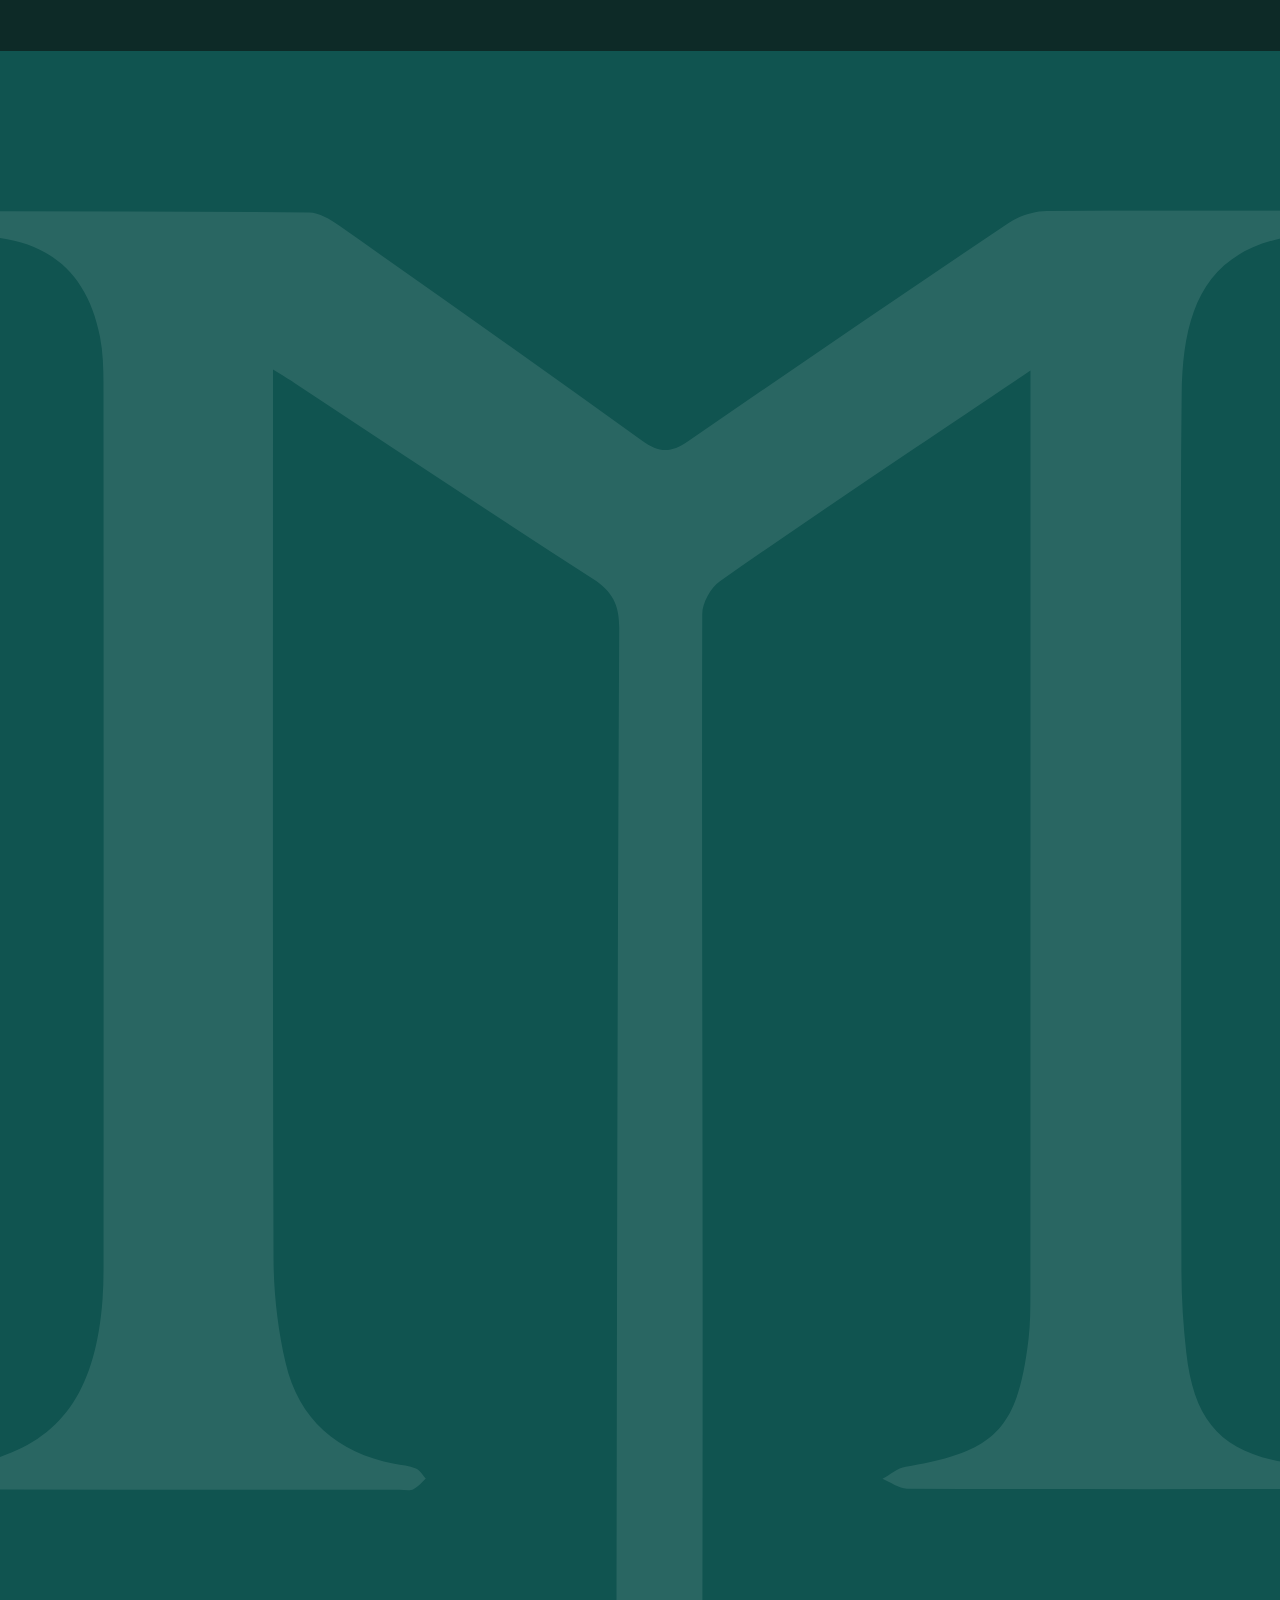
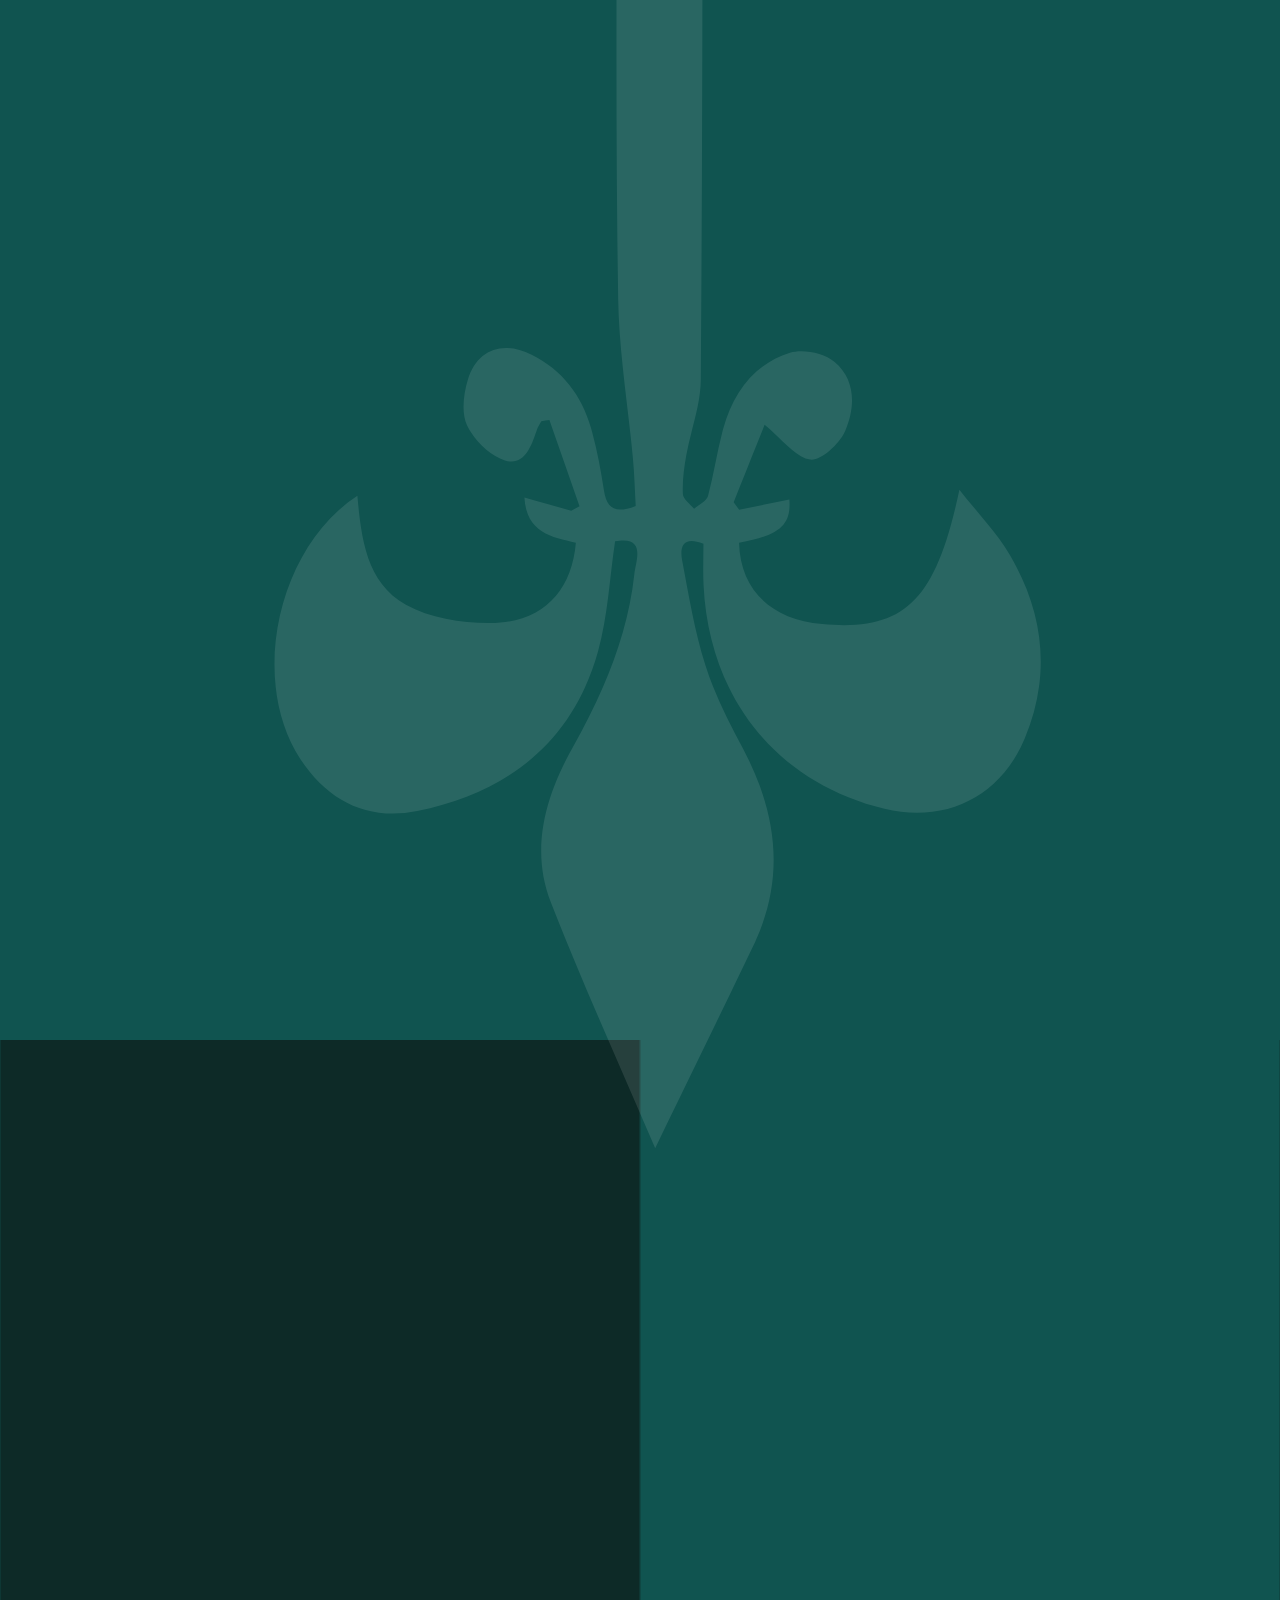
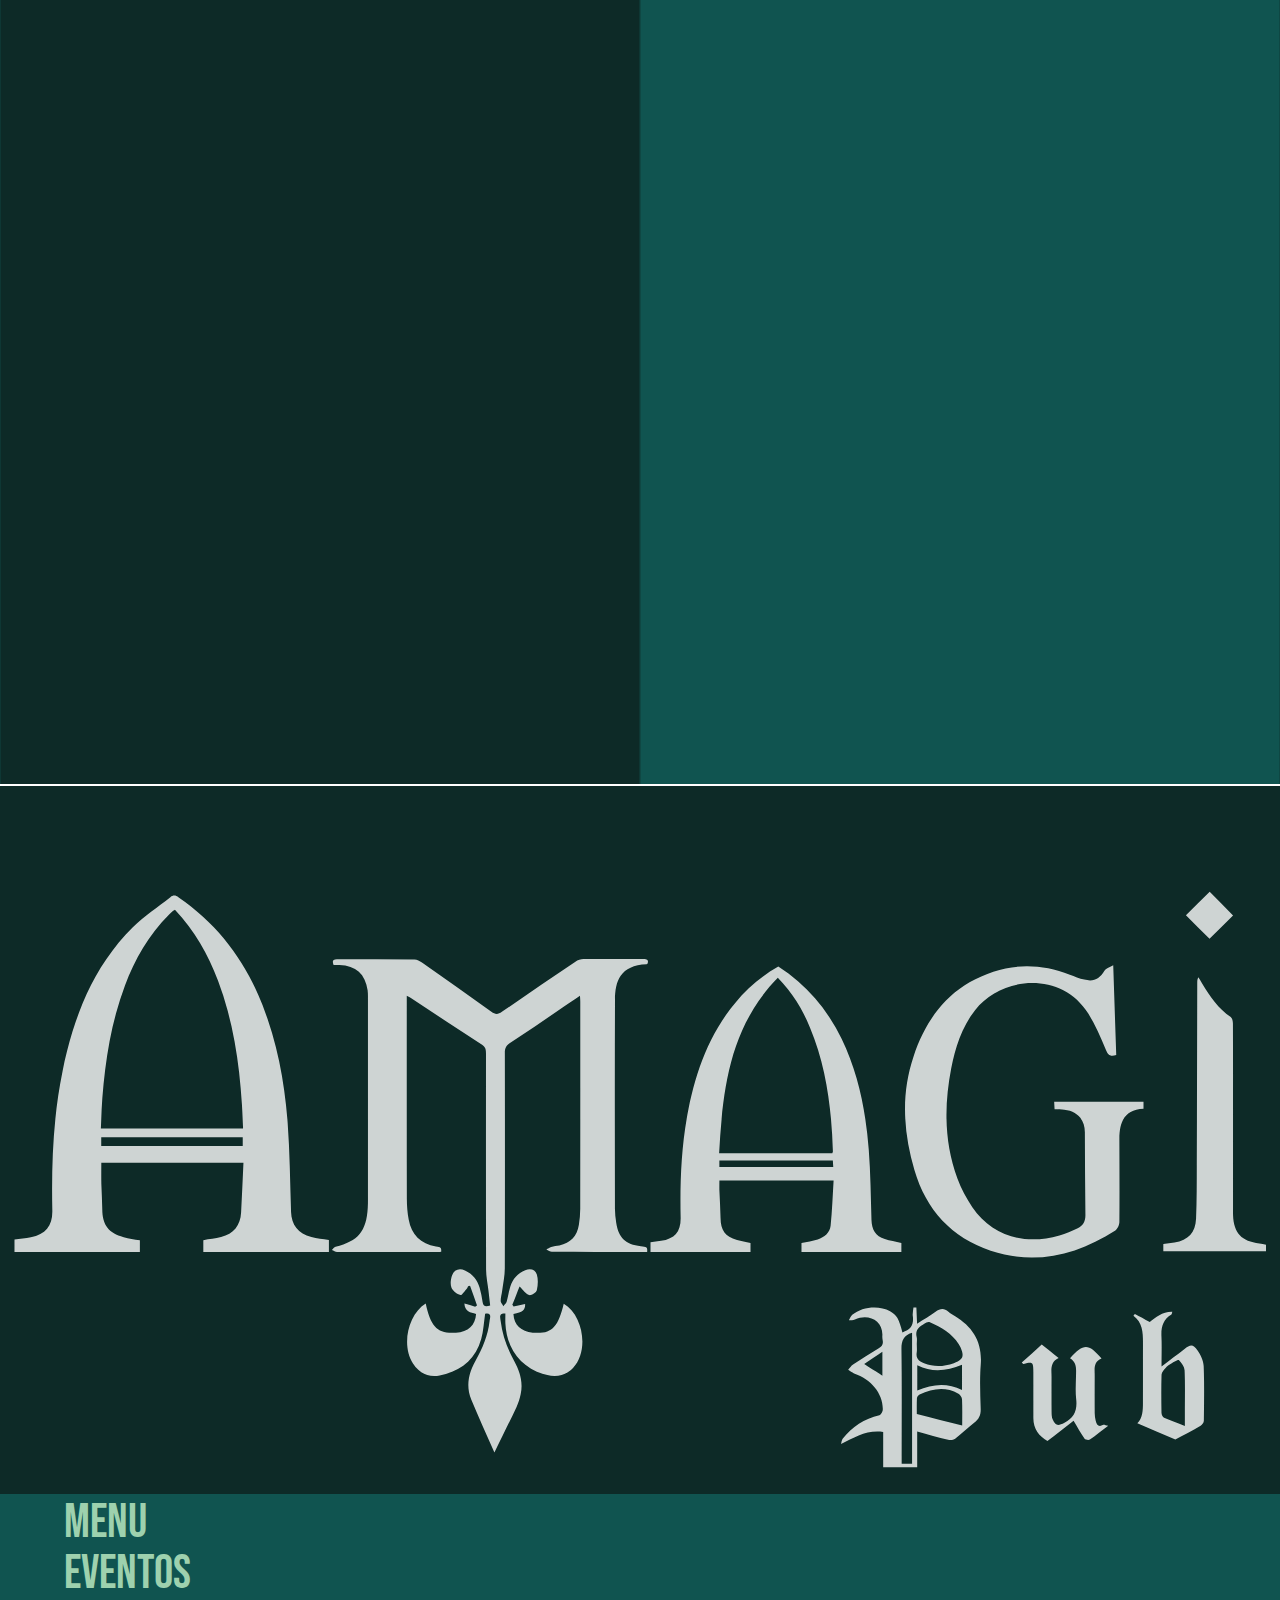
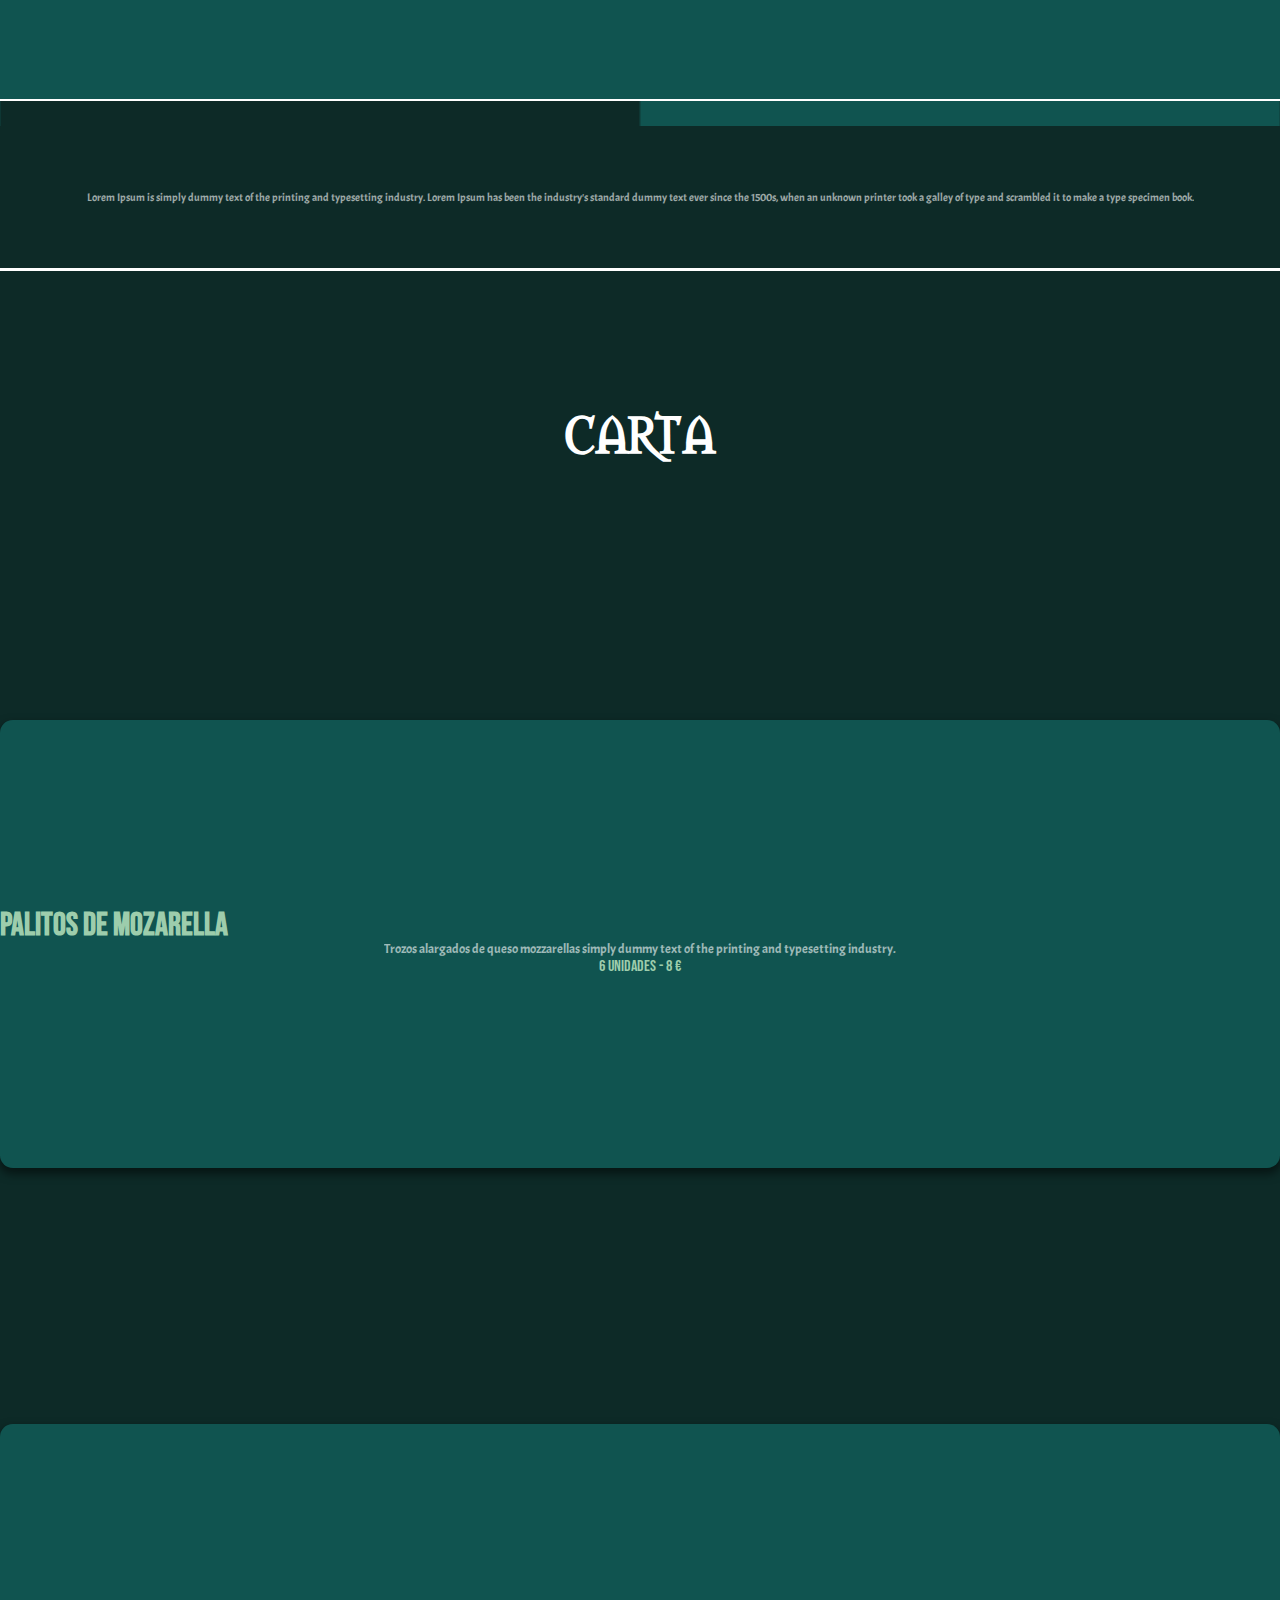
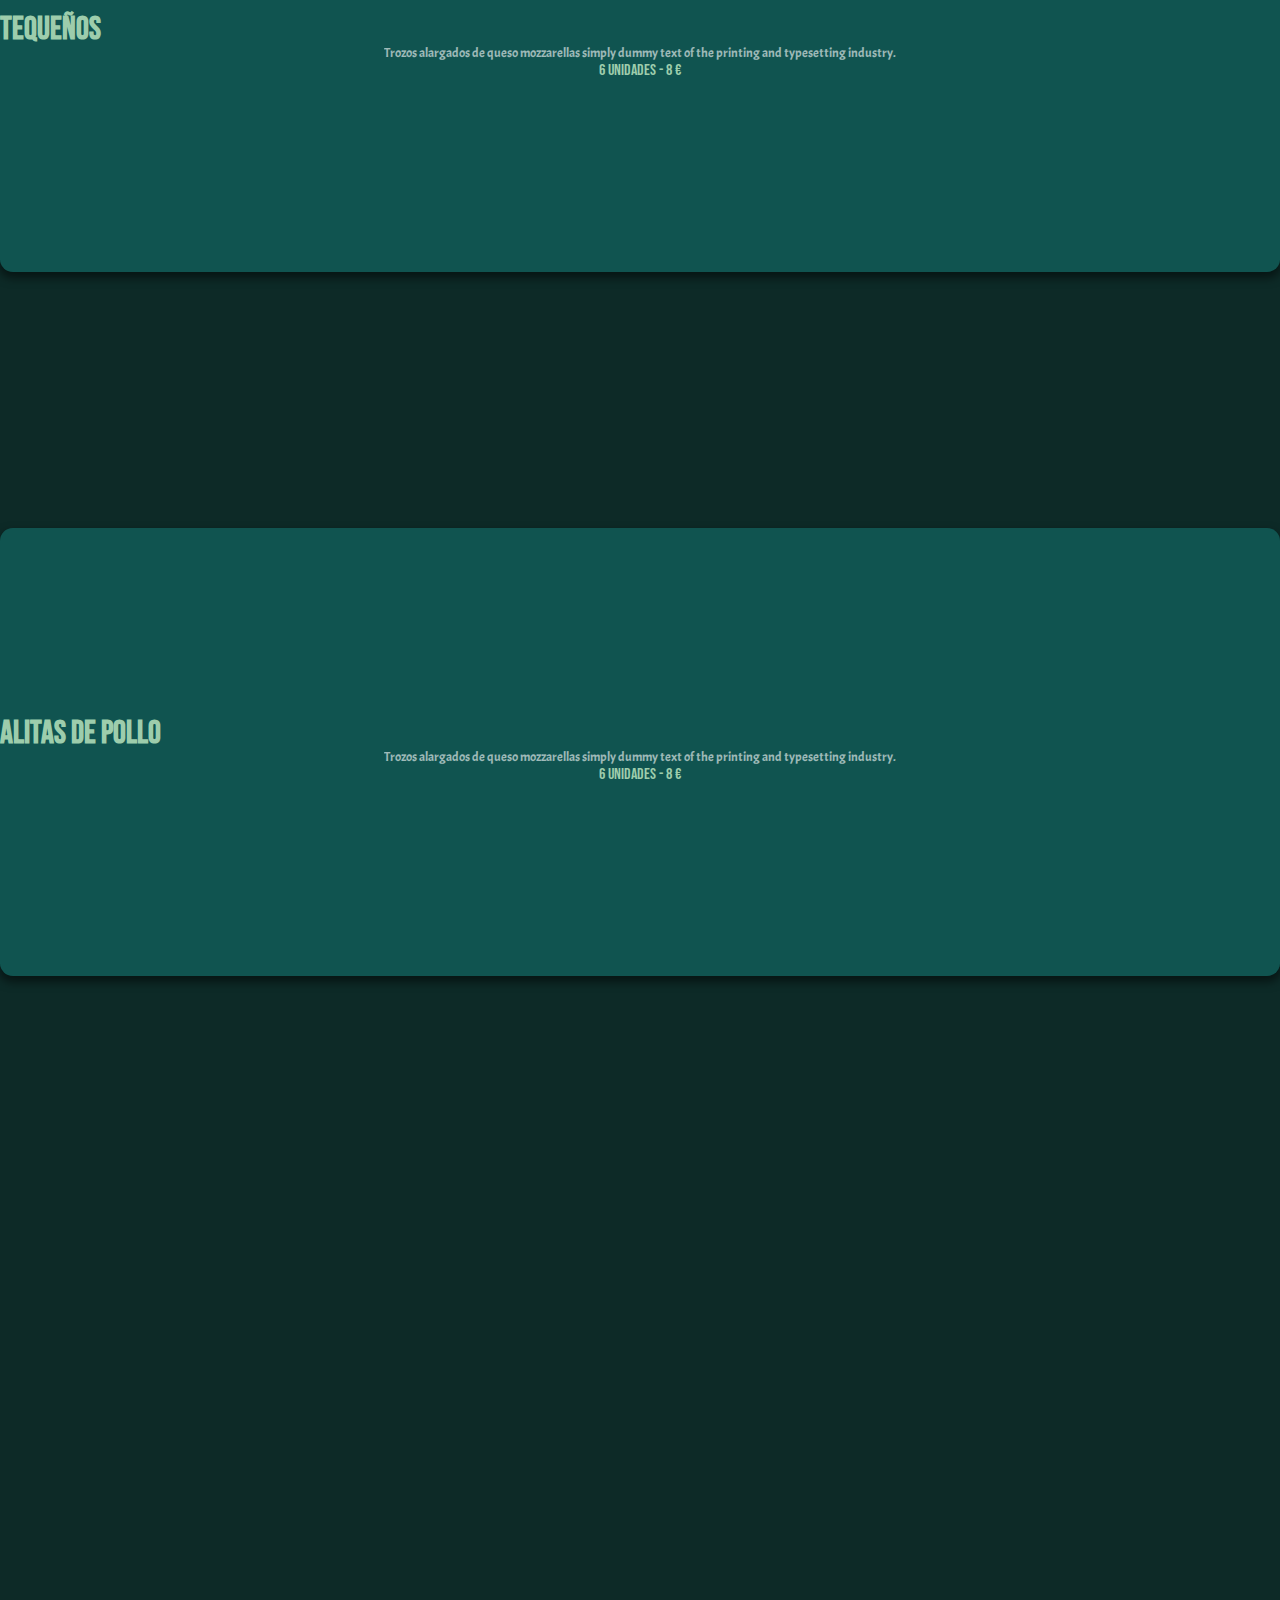
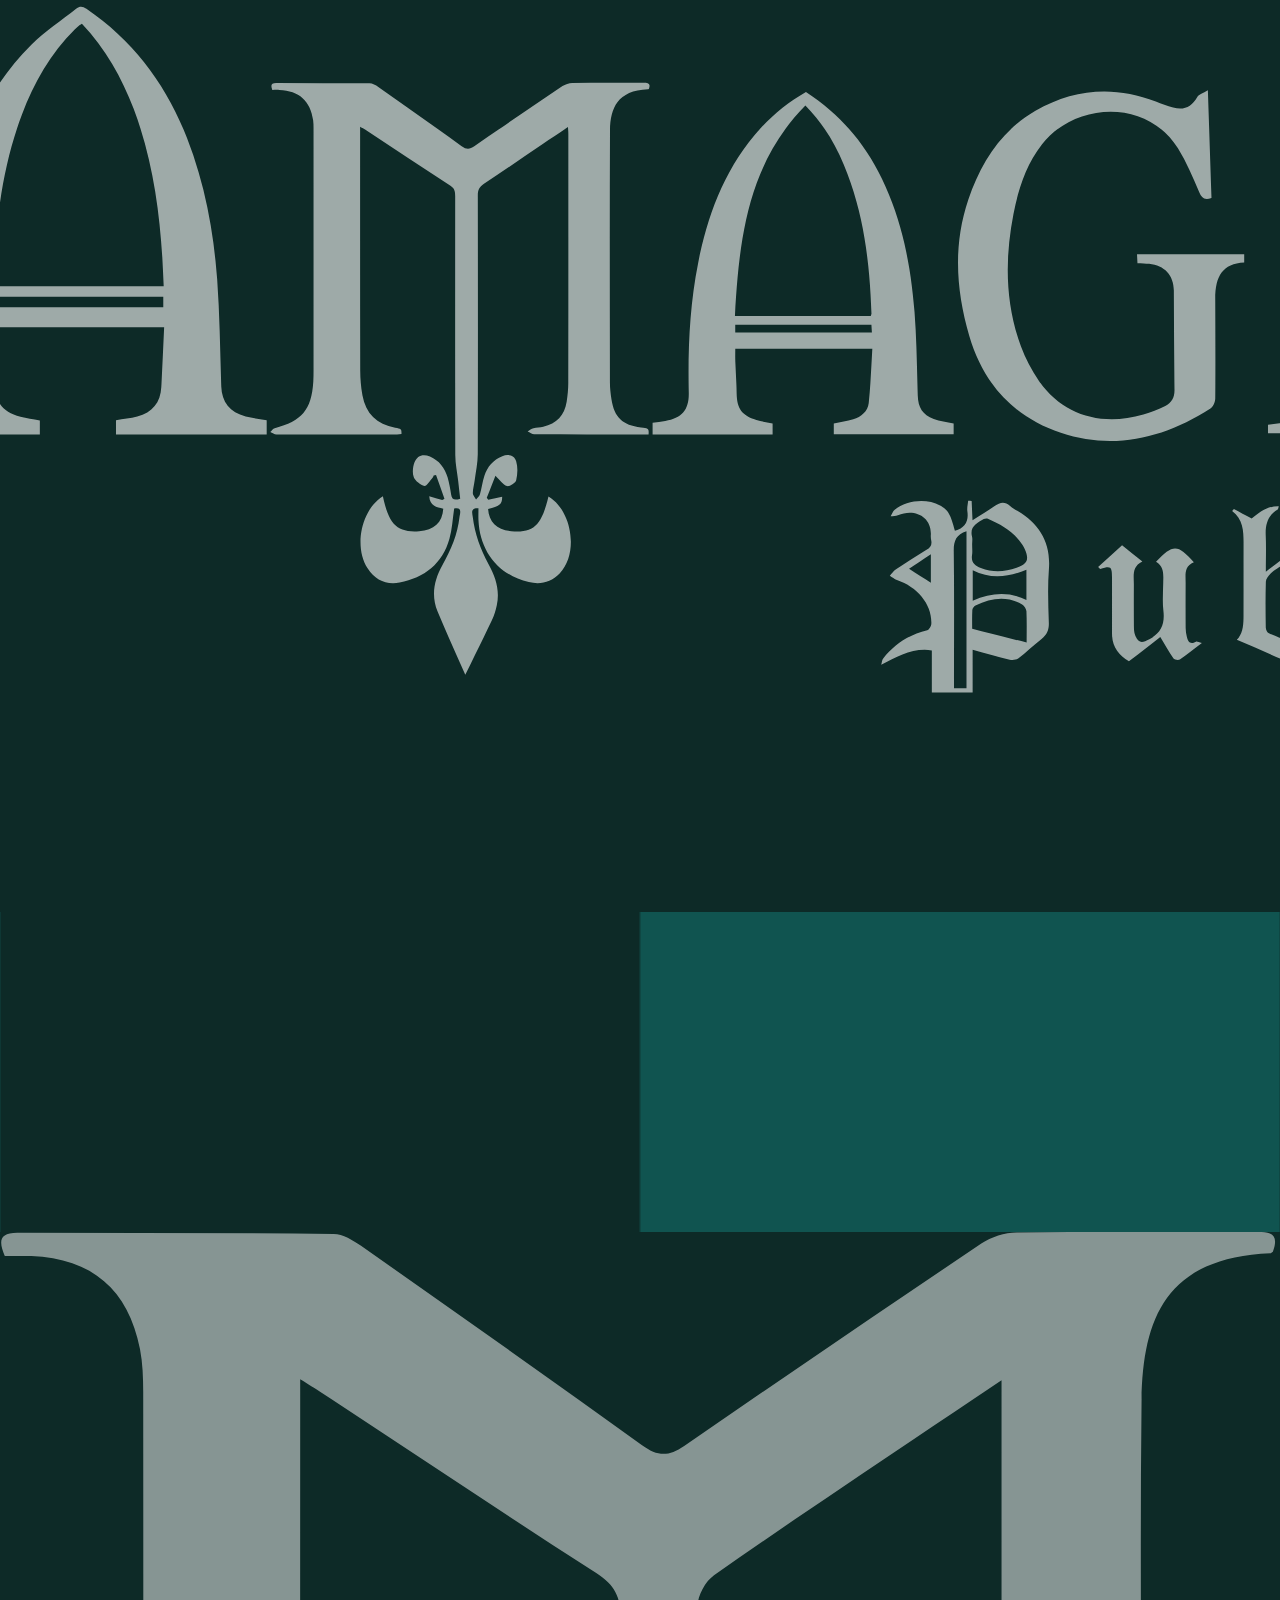
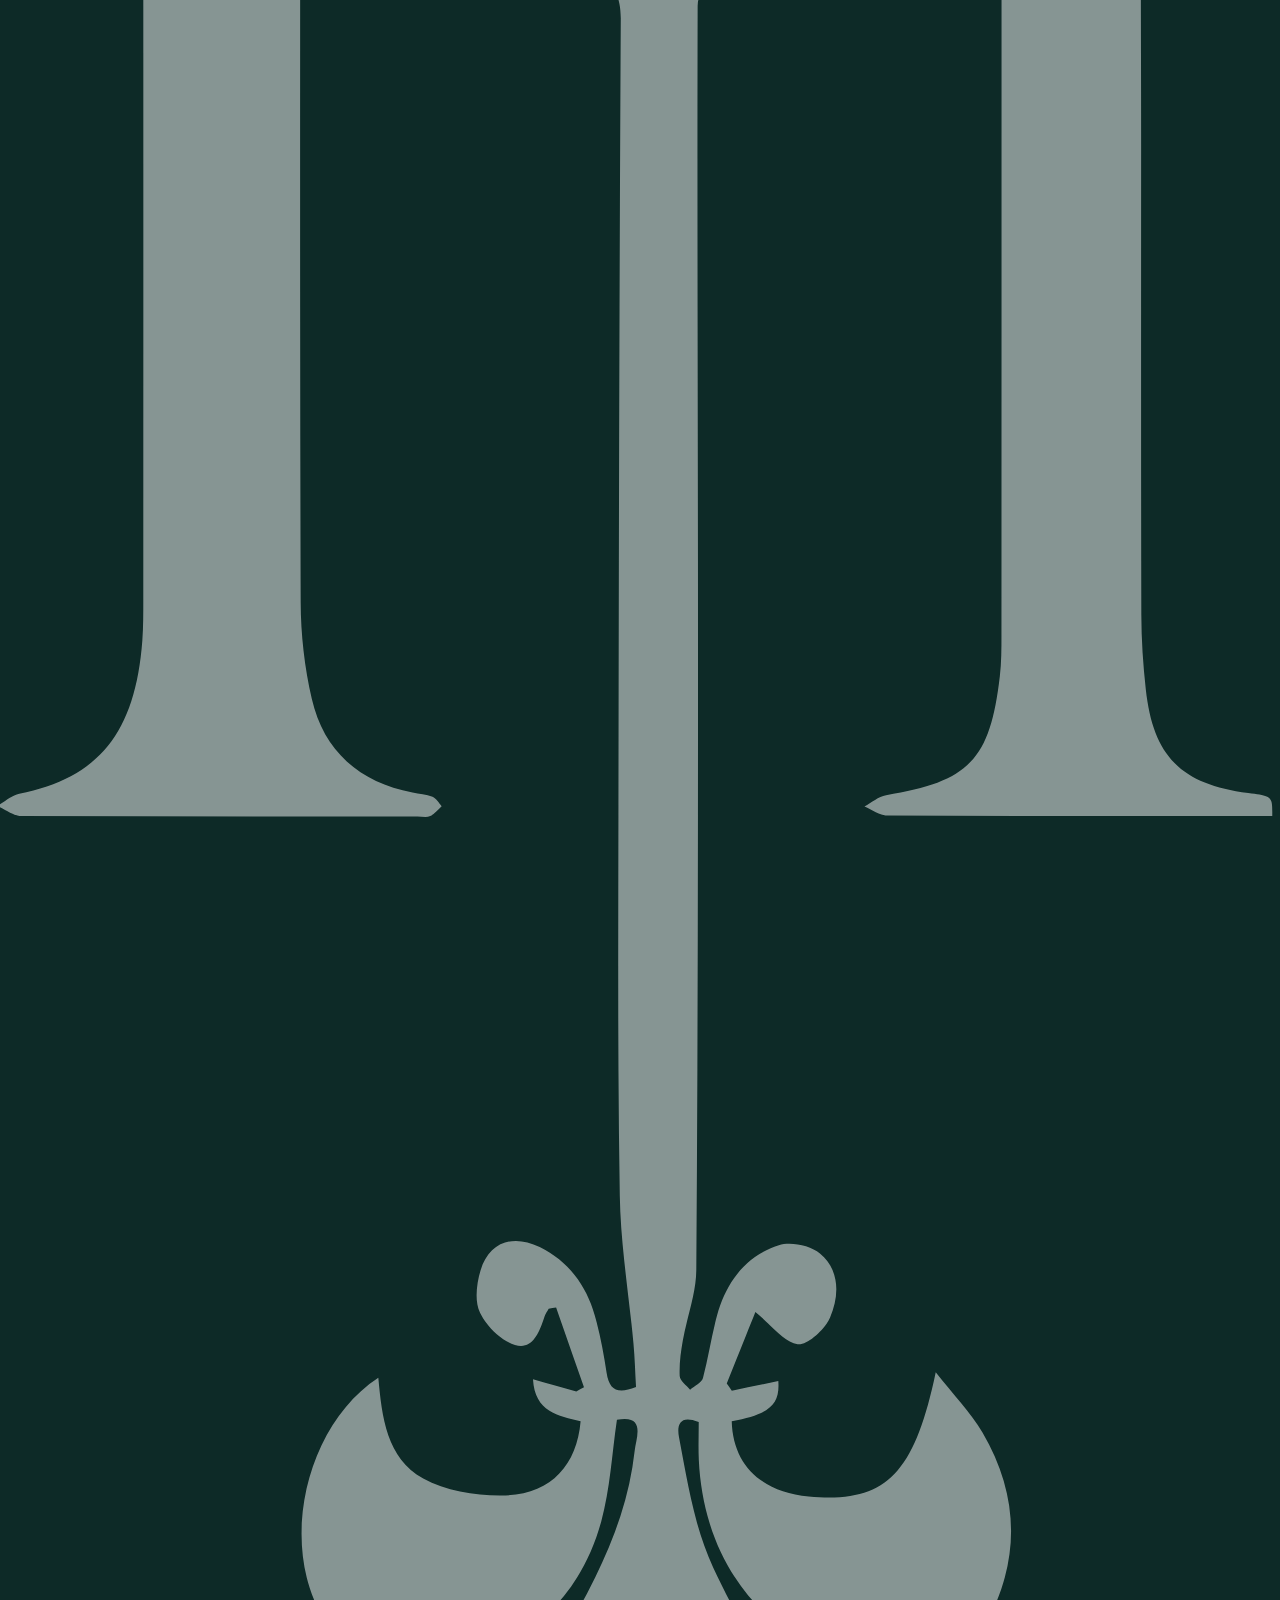
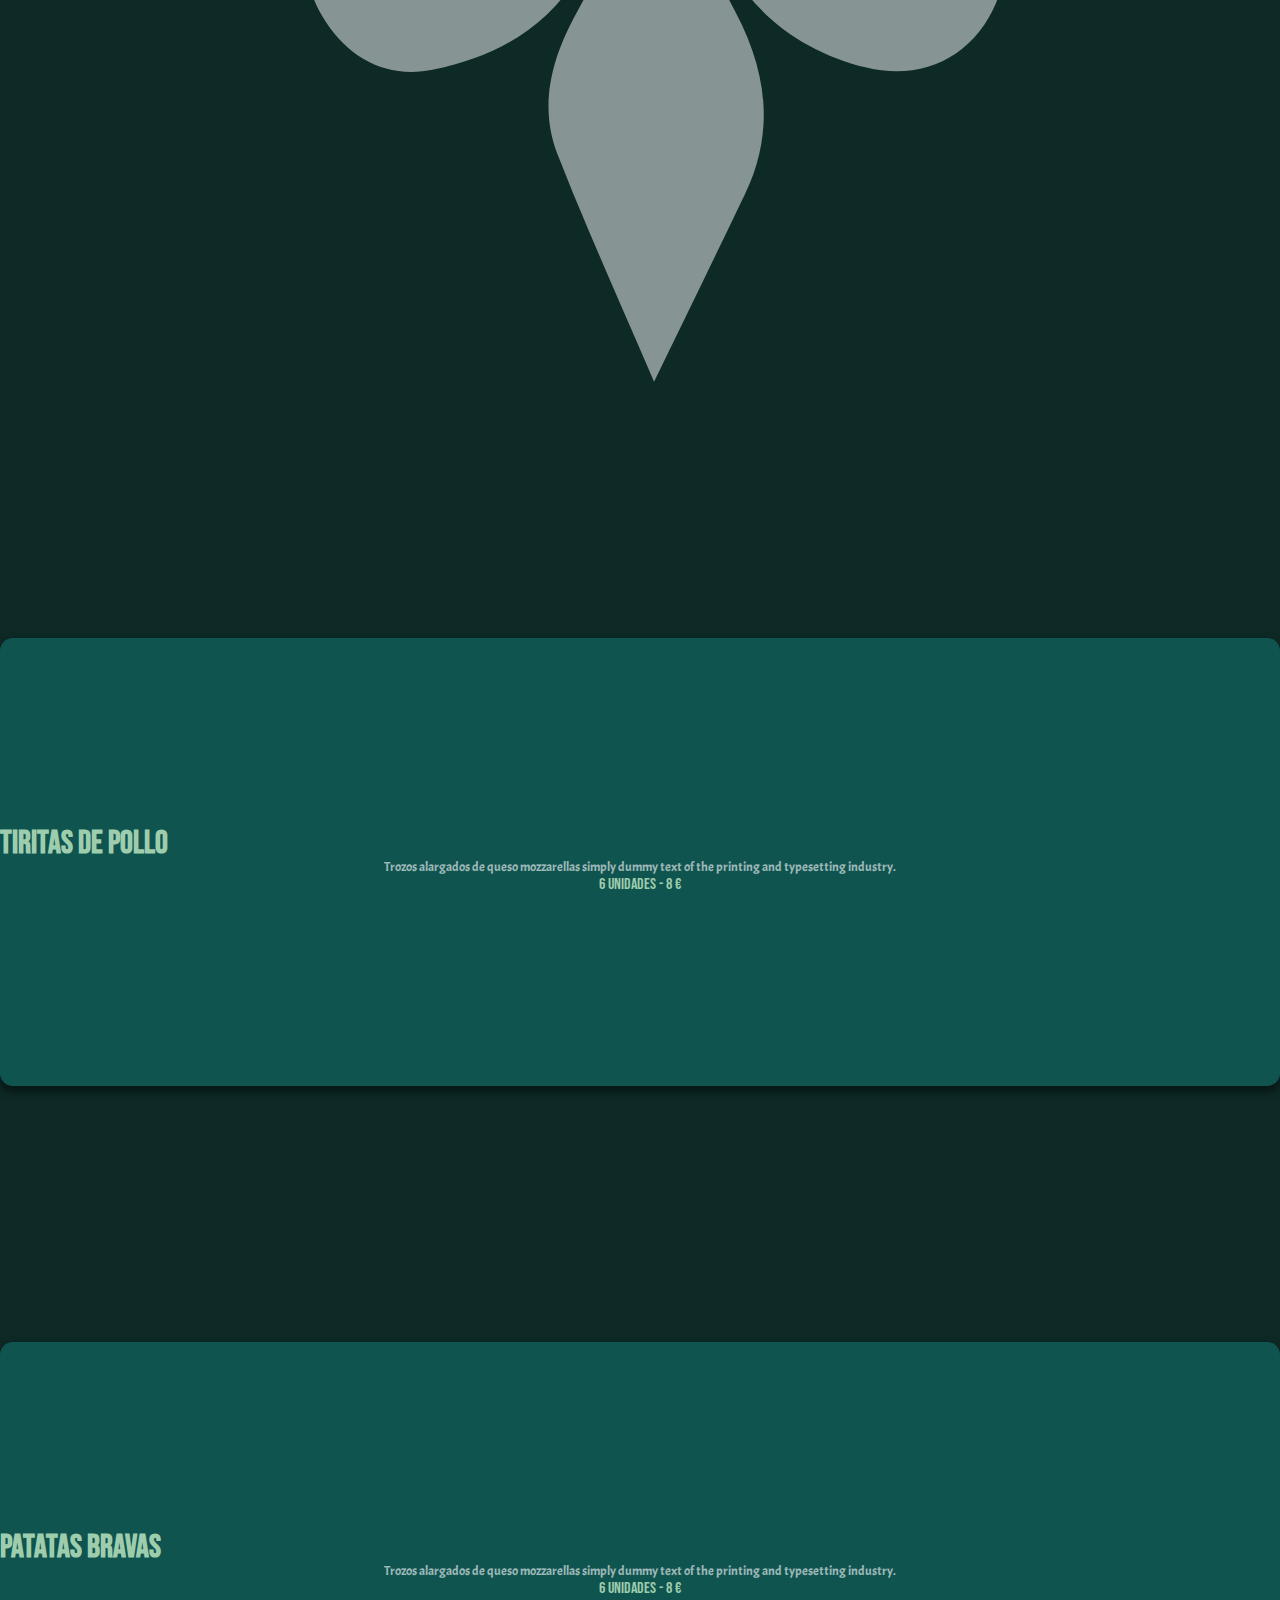
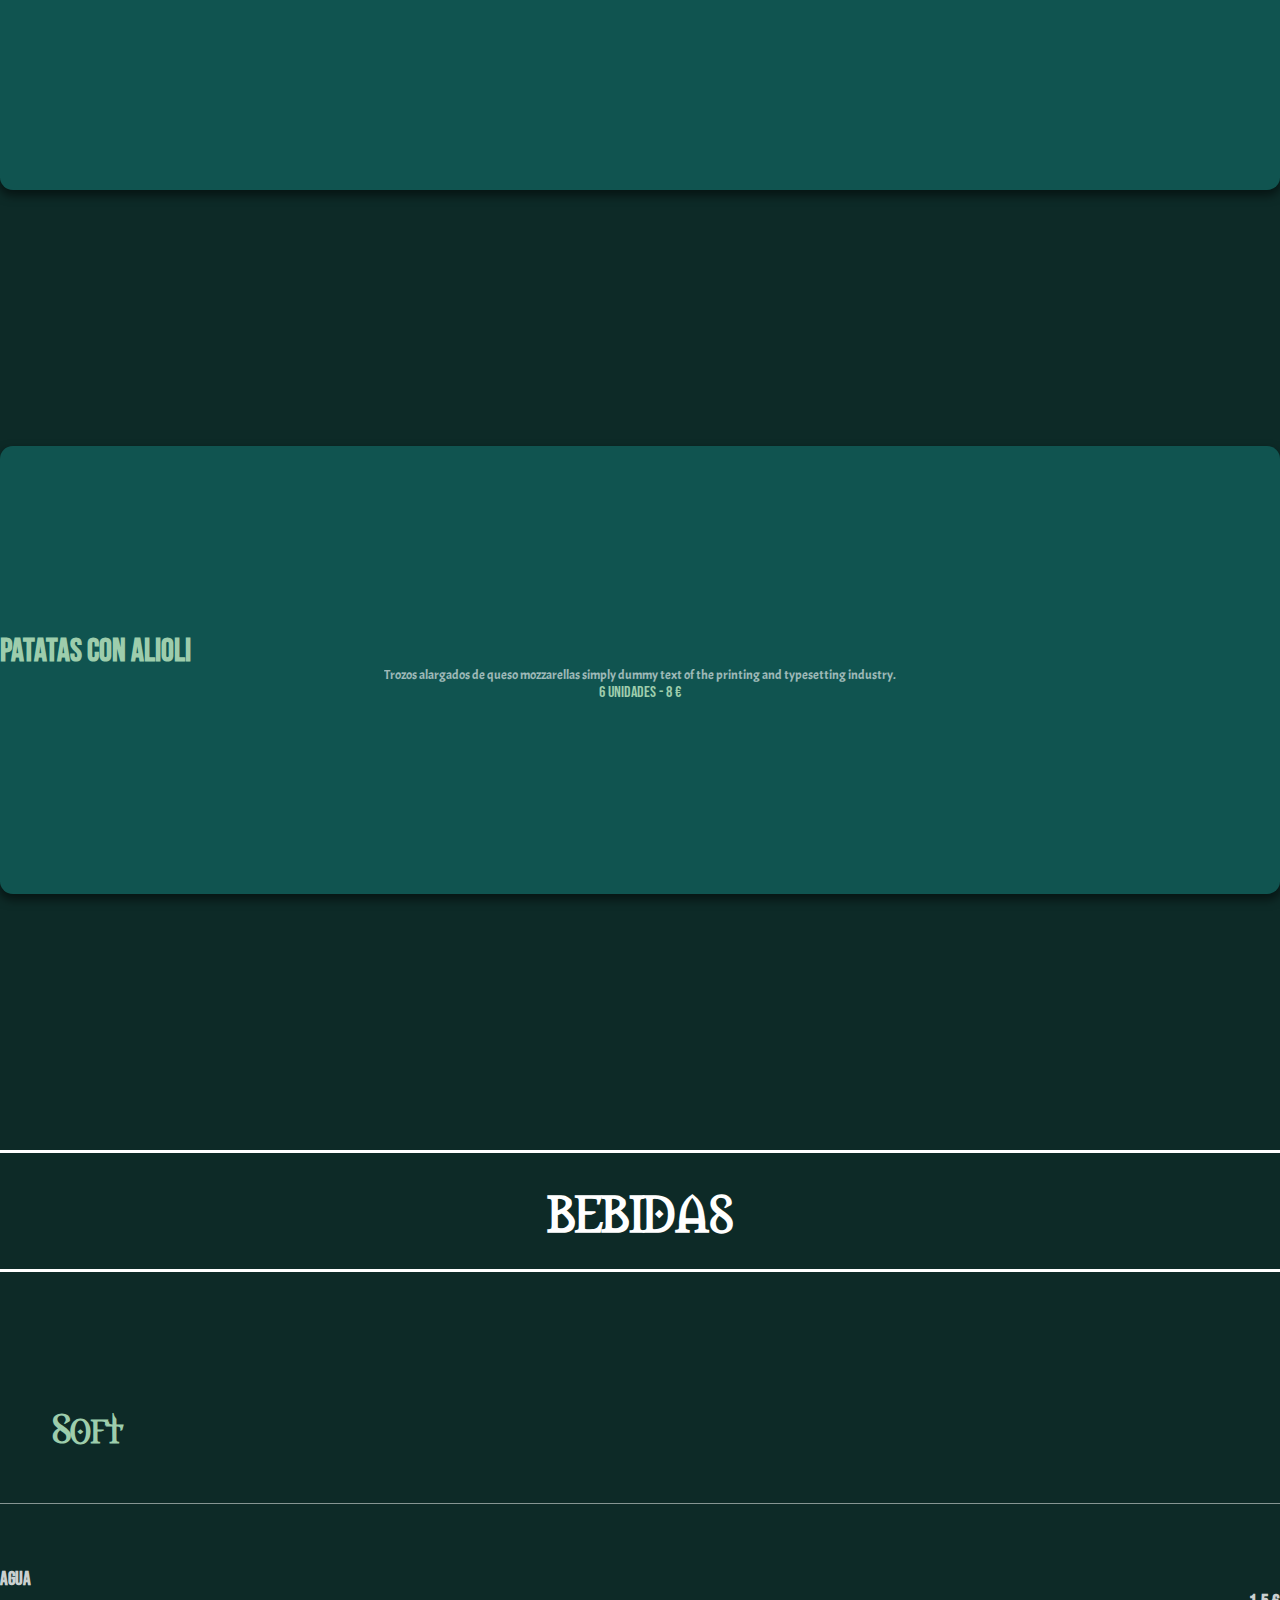
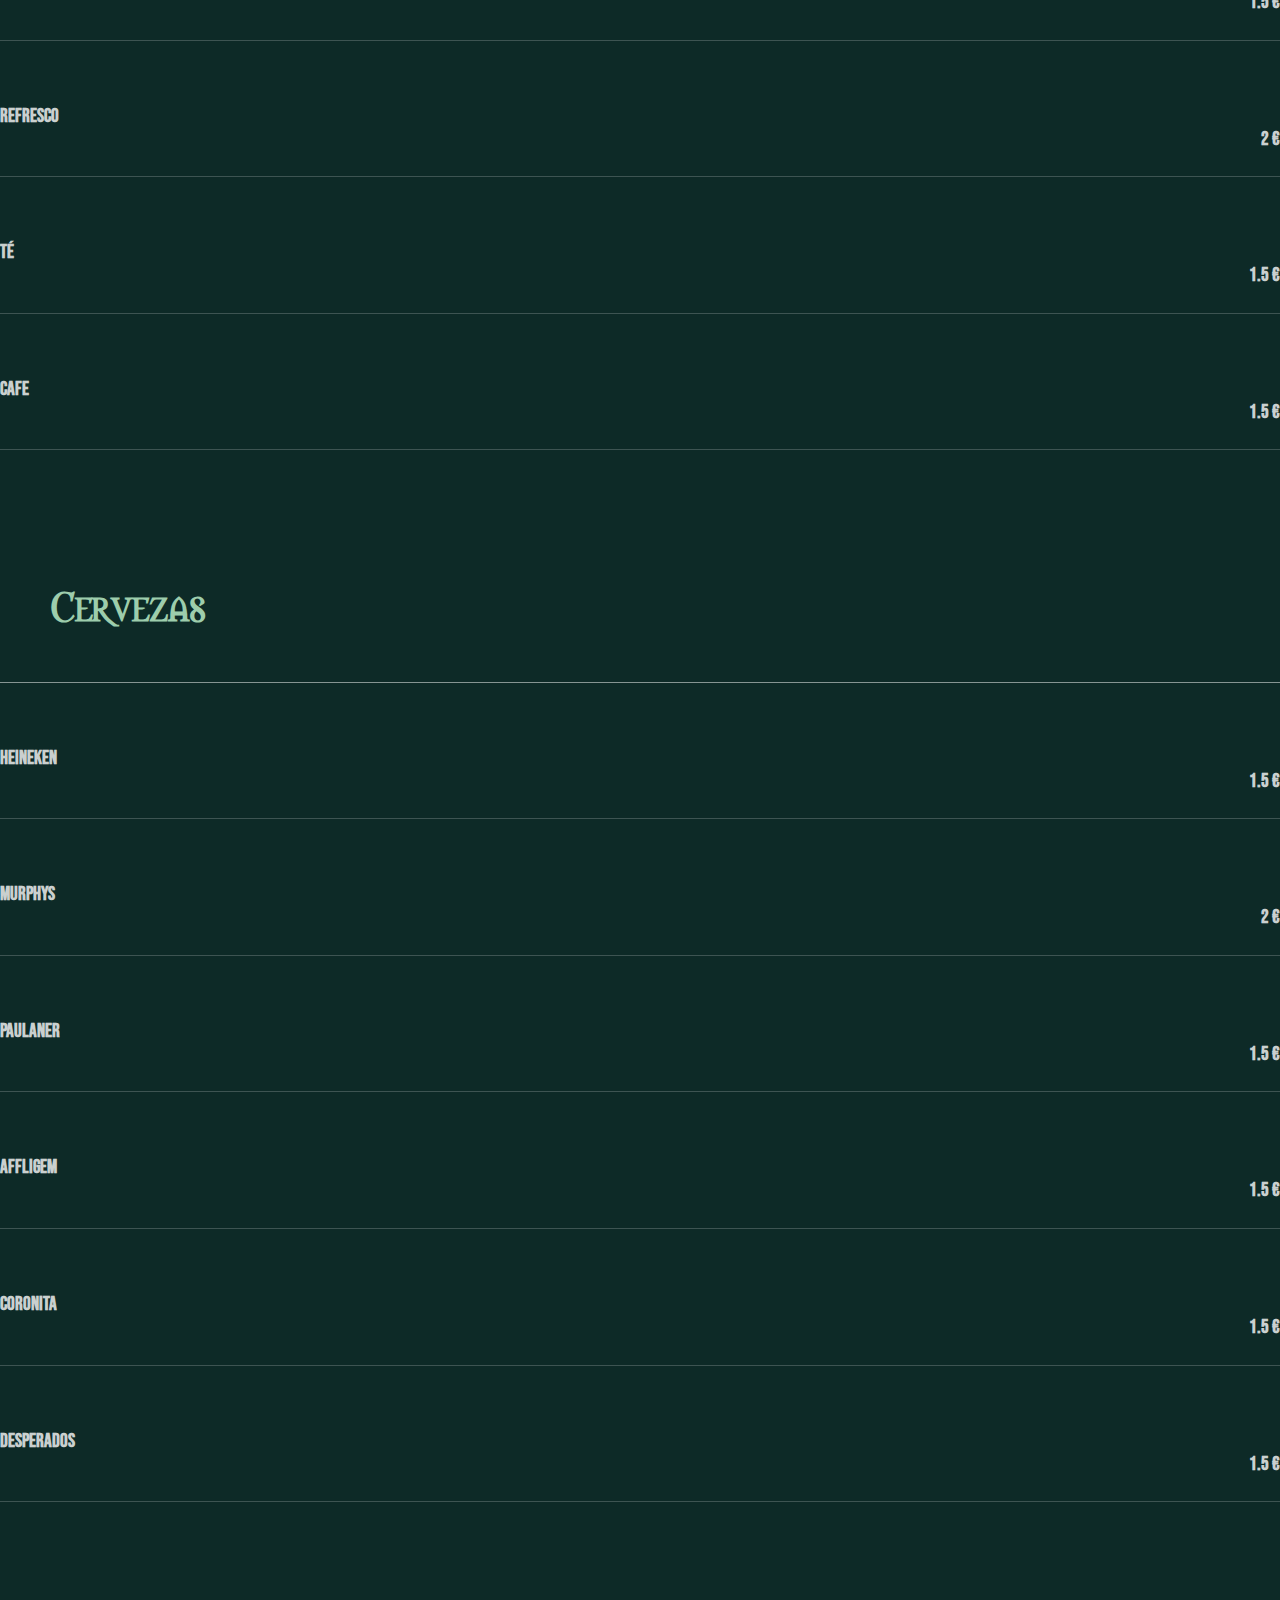
==== commit 0de40437: "test gin" ====
--- a/index.html
+++ b/index.html
@@ -304,9 +304,60 @@
                 </div>
             </div>
         </div>
-        <div class="test">
-
-        </div>
+        <div class="container-fluid menuBebidas">
+            <h2 class="bebidaTiltle">GIN TONIC</h2>
+        </div>
+        <div class="container-fluid ginBlock">
+            <div class="row gintonicCard">
+                <div class="col-4 bottleGin">
+                    <img src="img/drinks/bottle.png" alt="" class="btl">
+                </div>
+                <div class="col-8 ginDescription">
+                    <h3 class="ginTitle">London I</h3>
+                    <p class="ginDescription">La azulada es uno de los más reconocibles y
+                        especiadas ginebra del sector premium.</p>
+                    <h4 class="ginTopping">BARRA DE CANELA</h4>
+                    <h4 class="ginTopping">RODAJA DE NARANJA</h4>
+                </div>
+            </div>
+            <div class="row gintonicCard">
+                <div class="col-4 bottleGin">
+                    <img src="img/drinks/bottle.png" alt="" class="btl">
+                </div>
+                <div class="col-8 ginDescription">
+                    <h3 class="ginTitle">London I</h3>
+                    <p class="ginDescription">La azulada es uno de los más reconocibles y
+                        especiadas ginebra del sector premium.</p>
+                    <h4 class="ginTopping">BARRA DE CANELA</h4>
+                    <h4 class="ginTopping">RODAJA DE NARANJA</h4>
+                </div>
+            </div>
+            <div class="row gintonicCard">
+                <div class="col-4 bottleGin">
+                    <img src="img/drinks/bottle.png" alt="" class="btl">
+                </div>
+                <div class="col-8 ginDescription">
+                    <h3 class="ginTitle">London I</h3>
+                    <p class="ginDescription">La azulada es uno de los más reconocibles y
+                        especiadas ginebra del sector premium.</p>
+                    <h4 class="ginTopping">BARRA DE CANELA</h4>
+                    <h4 class="ginTopping">RODAJA DE NARANJA</h4>
+                </div>
+            </div>
+            <div class="row gintonicCard">
+                <div class="col-4 bottleGin">
+                    <img src="img/drinks/bottle.png" alt="" class="btl">
+                </div>
+                <div class="col-8 ginDescription">
+                    <h3 class="ginTitle">London I</h3>
+                    <p class="ginDescription">La azulada es uno de los más reconocibles y
+                        especiadas ginebra del sector premium.</p>
+                    <h4 class="ginTopping">BARRA DE CANELA</h4>
+                    <h4 class="ginTopping">RODAJA DE NARANJA</h4>
+                </div>
+            </div>
+        </div>
+        <div class="test"></div>
 </body>
 
 </html>--- a/styleCSS/style.css
+++ b/styleCSS/style.css
@@ -320,4 +320,46 @@
   height: 50vh;
   background-color: #0d2a27;
 }
+
+.ginBlock .gintonicCard {
+  height: 32vh;
+  padding-top: 10%;
+}
+
+.ginBlock .gintonicCard .bottleGin .btl {
+  width: 120%;
+}
+
+.ginBlock .gintonicCard .ginDescription {
+  color: white;
+  margin-top: 8%;
+  height: 60%;
+  padding: 0%;
+}
+
+.ginBlock .gintonicCard .ginDescription .ginTitle {
+  font-size: 2.2rem;
+  font-family: "Morpheus";
+  height: 30%;
+  padding: 0%;
+  padding-bottom: 20%;
+  margin: 0%;
+}
+
+.ginBlock .gintonicCard .ginDescription .ginDescription {
+  font-size: 0.8rem;
+  font-family: "Acme", cursive;
+  height: 40%;
+  padding: 0%;
+  padding-bottom: 20%;
+  margin: 0%;
+}
+
+.ginBlock .gintonicCard .ginDescription .ginTopping {
+  font-size: 1rem;
+  font-family: "Bebas Neue", cursive;
+  height: 15%;
+  padding: 0%;
+  margin: 0%;
+}
 /*# sourceMappingURL=style.css.map */